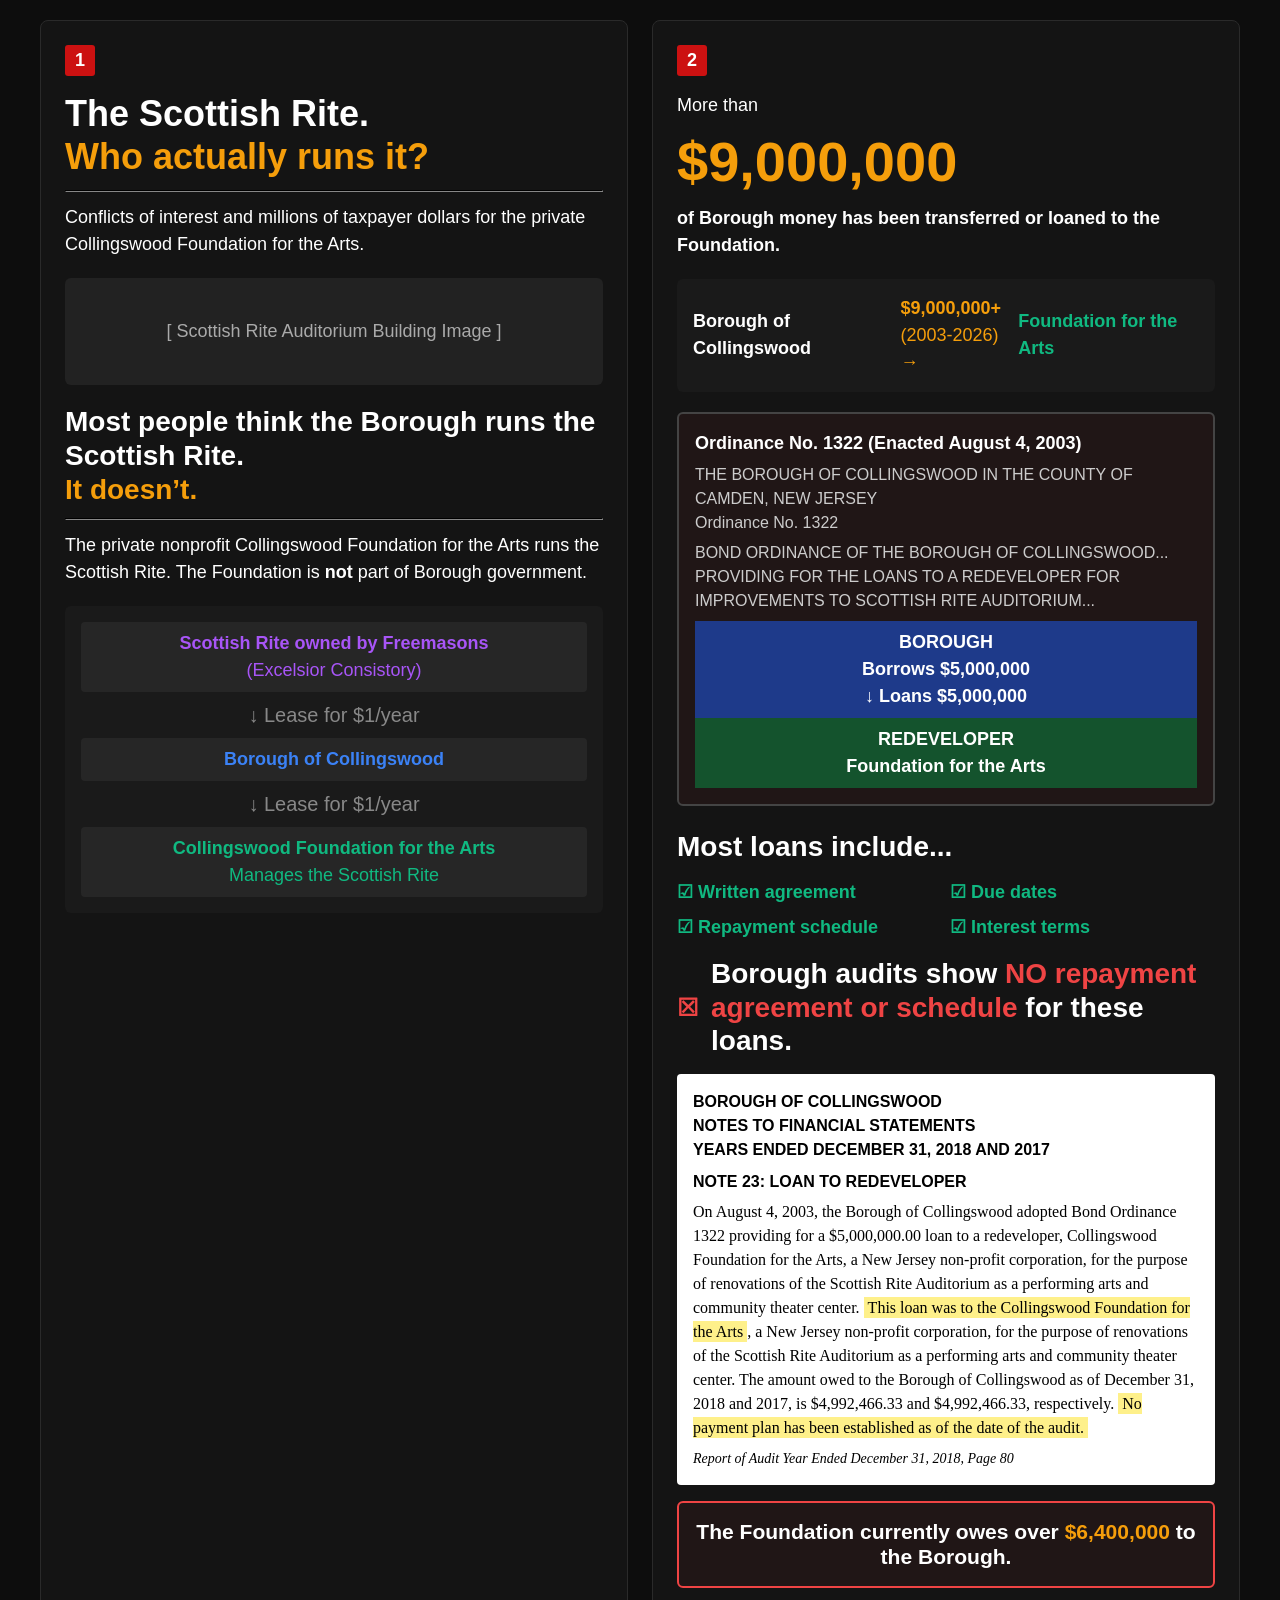
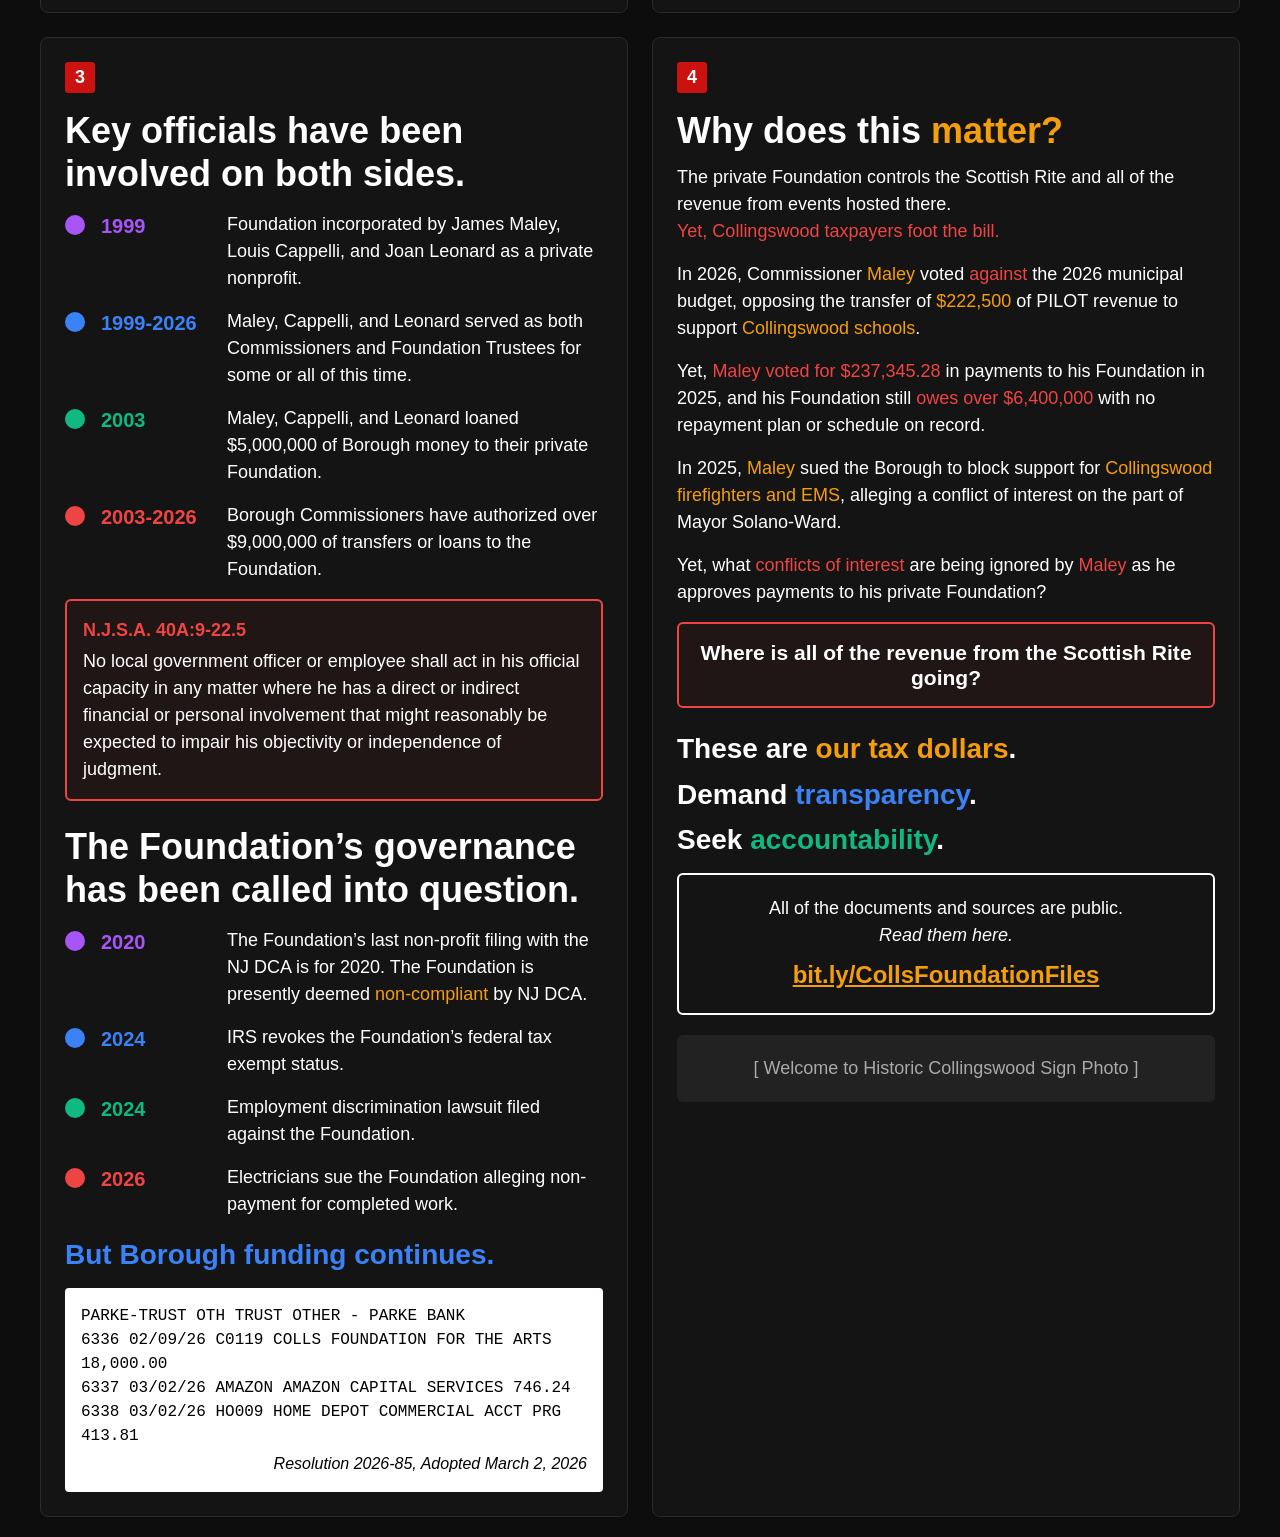
==== index.html @ 7a0a4e3b "Add index.html via upload" ====
<!DOCTYPE html>
<html lang="en">
<head>
    <meta charset="UTF-8">
    <meta name="viewport" content="width=device-width, initial-scale=1.0">
    <title>Collingswood Foundation for the Arts Information</title>
    <style>
        /* Base Reset & Styling */
        * {
            box-sizing: border-box;
            margin: 0;
            padding: 0;
        }

        body {
            background-color: #0d0d0d;
            color: #ffffff;
            font-family: -apple-system, BlinkMacSystemFont, "Segoe UI", Roboto, Helvetica, Arial, sans-serif;
            font-size: 18px; /* Ensures text stays larger than 16px constraint */
            line-height: 1.5;
            padding: 20px;
        }

        .container {
            max-width: 1200px;
            margin: 0 auto;
            display: grid;
            grid-template-columns: 1fr;
            gap: 24px;
        }

        @media (min-width: 900px) {
            .container {
                grid-template-columns: 1fr 1fr;
            }
        }

        /* Card / Section Modules */
        .card {
            background-color: #141414;
            border: 1px solid #2a2a2a;
            border-radius: 8px;
            padding: 24px;
            position: relative;
        }

        .slide-tag {
            display: inline-block;
            background-color: #cc1111;
            color: #ffffff;
            font-weight: bold;
            font-size: 18px;
            padding: 2px 10px;
            border-radius: 3px;
            margin-bottom: 16px;
        }

        /* Typography & Colors */
        h1, h2, h3 {
            line-height: 1.2;
            margin-bottom: 12px;
        }

        h1 {
            font-size: 36px;
        }

        h2 {
            font-size: 28px;
        }

        .text-orange { color: #f59e0b; }
        .text-red { color: #ef4444; }
        .text-blue { color: #3b82f6; }
        .text-green { color: #10b981; }
        .text-purple { color: #a855f7; }

        .stat-large {
            font-size: 56px;
            font-weight: 800;
            color: #f59e0b;
            line-height: 1.1;
            margin: 12px 0;
        }

        /* Lists & Outlines */
        ul {
            list-style: none;
            padding: 0;
        }

        li {
            margin-bottom: 12px;
            position: relative;
        }

        .bordered-box {
            border: 2px solid #ef4444;
            padding: 16px;
            border-radius: 6px;
            margin-top: 16px;
            background-color: rgba(239, 68, 68, 0.05);
        }

        .bordered-box-white {
            border: 2px solid #ffffff;
            padding: 20px;
            border-radius: 6px;
            margin-top: 16px;
            text-align: center;
        }

        /* Diagram Mockups */
        .flow-diagram {
            display: flex;
            flex-direction: column;
            align-items: center;
            gap: 8px;
            margin: 20px 0;
            background-color: #1a1a1a;
            padding: 16px;
            border-radius: 6px;
        }

        .flow-step {
            width: 100%;
            text-align: center;
            padding: 8px;
            background-color: #262626;
            border-radius: 4px;
            font-size: 18px;
        }

        .flow-arrow {
            color: #888888;
            font-size: 20px;
        }

        /* Timeline Items */
        .timeline {
            display: flex;
            flex-direction: column;
            gap: 16px;
            margin-top: 16px;
        }

        .timeline-item {
            display: flex;
            gap: 16px;
            align-items: flex-start;
        }

        .dot {
            height: 20px;
            width: 20px;
            border-radius: 50%;
            display: inline-block;
            flex-shrink: 0;
            margin-top: 4px;
        }

        .dot-purple { background-color: #a855f7; }
        .dot-blue { background-color: #3b82f6; }
        .dot-green { background-color: #10b981; }
        .dot-red { background-color: #ef4444; }

        .timeline-date {
            font-weight: bold;
            font-size: 20px;
            min-width: 110px;
        }

        /* Document / Audit Blocks */
        .doc-box {
            background-color: #ffffff;
            color: #000000;
            padding: 16px;
            border-radius: 4px;
            font-family: Georgia, serif;
            font-size: 16px;
            margin-top: 16px;
        }

        .doc-box strong {
            font-family: sans-serif;
        }

        .highlight-yellow {
            background-color: #fef08a;
            padding: 2px 4px;
        }

        /* Checklist */
        .checklist-grid {
            display: grid;
            grid-template-columns: 1fr 1fr;
            gap: 8px;
            margin: 16px 0;
        }

        .check-item {
            color: #10b981;
            font-weight: bold;
        }

        .cross-item {
            color: #ef4444;
            font-size: 24px;
            font-weight: bold;
        }

        a {
            color: #f59e0b;
            text-decoration: underline;
            word-break: break-all;
        }
    </style>
</head>
<body>

<div class="container">

    <!-- IMAGE 1 PANEL -->
    <div class="card">
        <span class="slide-tag">1</span>
        <h1>The Scottish Rite.<br><span class="text-orange">Who actually runs it?</span></h1>
        <hr style="border-color: #333; margin: 12px 0;">
        <p>Conflicts of interest and millions of taxpayer dollars for the private Collingswood Foundation for the Arts.</p>
        
        <div style="margin: 20px 0; background-color: #222; padding: 40px; text-align: center; border-radius: 6px; color: #aaa;">
            [ Scottish Rite Auditorium Building Image ]
        </div>

        <h2>Most people think the Borough runs the Scottish Rite.<br><span class="text-orange">It doesn’t.</span></h2>
        <hr style="border-color: #333; margin: 12px 0;">
        <p>The private nonprofit Collingswood Foundation for the Arts runs the Scottish Rite. The Foundation is <strong>not</strong> part of Borough government.</p>

        <div class="flow-diagram">
            <div class="flow-step text-purple"><strong>Scottish Rite owned by Freemasons</strong><br>(Excelsior Consistory)</div>
            <div class="flow-arrow">↓ Lease for $1/year</div>
            <div class="flow-step text-blue"><strong>Borough of Collingswood</strong></div>
            <div class="flow-arrow">↓ Lease for $1/year</div>
            <div class="flow-step text-green"><strong>Collingswood Foundation for the Arts</strong><br>Manages the Scottish Rite</div>
        </div>
    </div>

    <!-- IMAGE 2 PANEL -->
    <div class="card">
        <span class="slide-tag">2</span>
        <p>More than</p>
        <div class="stat-large">$9,000,000</div>
        <p><strong>of Borough money has been transferred or loaned to the Foundation.</strong></p>

        <div class="flow-diagram" style="flex-direction: row; justify-content: space-around;">
            <div><strong>Borough of Collingswood</strong></div>
            <div class="text-orange"><strong>$9,000,000+</strong><br>(2003-2026) →</div>
            <div class="text-green"><strong>Foundation for the Arts</strong></div>
        </div>

        <div class="bordered-box" style="border-color: #444;">
            <p><strong>Ordinance No. 1322 (Enacted August 4, 2003)</strong></p>
            <p style="font-size: 16px; color: #ccc; margin-top: 6px;">THE BOROUGH OF COLLINGSWOOD IN THE COUNTY OF CAMDEN, NEW JERSEY<br>Ordinance No. 1322</p>
            <p style="font-size: 16px; color: #ccc; margin-top: 6px;">BOND ORDINANCE OF THE BOROUGH OF COLLINGSWOOD... PROVIDING FOR THE LOANS TO A REDEVELOPER FOR IMPROVEMENTS TO SCOTTISH RITE AUDITORIUM...</p>
            <div style="background-color: #1e3a8a; padding: 8px; text-align: center; margin-top: 8px; font-weight: bold;">BOROUGH<br>Borrows $5,000,000<br>↓ Loans $5,000,000</div>
            <div style="background-color: #14532d; padding: 8px; text-align: center; font-weight: bold;">REDEVELOPER<br>Foundation for the Arts</div>
        </div>

        <h2 style="margin-top: 24px;">Most loans include...</h2>
        <div class="checklist-grid">
            <div class="check-item">☑ Written agreement</div>
            <div class="check-item">☑ Due dates</div>
            <div class="check-item">☑ Repayment schedule</div>
            <div class="check-item">☑ Interest terms</div>
        </div>

        <div style="display: flex; gap: 12px; align-items: center; margin-top: 16px;">
            <span class="cross-item">☒</span>
            <h2 style="margin: 0;">Borough audits show <span class="text-red">NO repayment agreement or schedule</span> for these loans.</h2>
        </div>

        <div class="doc-box">
            <strong>BOROUGH OF COLLINGSWOOD<br>NOTES TO FINANCIAL STATEMENTS<br>YEARS ENDED DECEMBER 31, 2018 AND 2017</strong>
            <p style="margin-top: 8px;"><strong>NOTE 23: LOAN TO REDEVELOPER</strong></p>
            <p style="margin-top: 6px;">On August 4, 2003, the Borough of Collingswood adopted Bond Ordinance 1322 providing for a $5,000,000.00 loan to a redeveloper, Collingswood Foundation for the Arts, a New Jersey non-profit corporation, for the purpose of renovations of the Scottish Rite Auditorium as a performing arts and community theater center. <span class="highlight-yellow">This loan was to the Collingswood Foundation for the Arts</span>, a New Jersey non-profit corporation, for the purpose of renovations of the Scottish Rite Auditorium as a performing arts and community theater center. The amount owed to the Borough of Collingswood as of December 31, 2018 and 2017, is $4,992,466.33 and $4,992,466.33, respectively. <span class="highlight-yellow">No payment plan has been established as of the date of the audit.</span></p>
            <p style="margin-top: 8px; font-style: italic; font-size: 14px;">Report of Audit Year Ended December 31, 2018, Page 80</p>
        </div>

        <div class="bordered-box">
            <h3 style="text-align: center; margin: 0;">The Foundation currently owes over <span class="text-orange">$6,400,000</span> to the Borough.</h3>
        </div>
    </div>

    <!-- IMAGE 3 PANEL -->
    <div class="card">
        <span class="slide-tag">3</span>
        <h1>Key officials have been involved on both sides.</h1>

        <div class="timeline">
            <div class="timeline-item">
                <span class="dot dot-purple"></span>
                <span class="timeline-date text-purple">1999</span>
                <div>Foundation incorporated by James Maley, Louis Cappelli, and Joan Leonard as a private nonprofit.</div>
            </div>
            <div class="timeline-item">
                <span class="dot dot-blue"></span>
                <span class="timeline-date text-blue">1999-2026</span>
                <div>Maley, Cappelli, and Leonard served as both Commissioners and Foundation Trustees for some or all of this time.</div>
            </div>
            <div class="timeline-item">
                <span class="dot dot-green"></span>
                <span class="timeline-date text-green">2003</span>
                <div>Maley, Cappelli, and Leonard loaned $5,000,000 of Borough money to their private Foundation.</div>
            </div>
            <div class="timeline-item">
                <span class="dot dot-red"></span>
                <span class="timeline-date text-red">2003-2026</span>
                <div>Borough Commissioners have authorized over $9,000,000 of transfers or loans to the Foundation.</div>
            </div>
        </div>

        <div class="bordered-box">
            <p class="text-red" style="font-weight: bold;">N.J.S.A. 40A:9-22.5</p>
            <p style="margin-top: 4px;">No local government officer or employee shall act in his official capacity in any matter where he has a direct or indirect financial or personal involvement that might reasonably be expected to impair his objectivity or independence of judgment.</p>
        </div>

        <h1 style="margin-top: 24px;">The Foundation’s governance has been called into question.</h1>

        <div class="timeline">
            <div class="timeline-item">
                <span class="dot dot-purple"></span>
                <span class="timeline-date text-purple">2020</span>
                <div>The Foundation’s last non-profit filing with the NJ DCA is for 2020. The Foundation is presently deemed <span class="text-orange">non-compliant</span> by NJ DCA.</div>
            </div>
            <div class="timeline-item">
                <span class="dot dot-blue"></span>
                <span class="timeline-date text-blue">2024</span>
                <div>IRS revokes the Foundation’s federal tax exempt status.</div>
            </div>
            <div class="timeline-item">
                <span class="dot dot-green"></span>
                <span class="timeline-date text-green">2024</span>
                <div>Employment discrimination lawsuit filed against the Foundation.</div>
            </div>
            <div class="timeline-item">
                <span class="dot dot-red"></span>
                <span class="timeline-date text-red">2026</span>
                <div>Electricians sue the Foundation alleging non-payment for completed work.</div>
            </div>
        </div>

        <h2 class="text-blue" style="margin-top: 20px;">But Borough funding continues.</h2>

        <div class="doc-box" style="font-family: monospace; font-size: 16px;">
            PARKE-TRUST OTH TRUST OTHER - PARKE BANK<br>
            6336 02/09/26 C0119 COLLS FOUNDATION FOR THE ARTS 18,000.00<br>
            6337 03/02/26 AMAZON AMAZON CAPITAL SERVICES 746.24<br>
            6338 03/02/26 HO009 HOME DEPOT COMMERCIAL ACCT PRG 413.81<br>
            <div style="text-align: right; font-style: italic; font-family: sans-serif; margin-top: 4px;">Resolution 2026-85, Adopted March 2, 2026</div>
        </div>
    </div>

    <!-- IMAGE 4 PANEL -->
    <div class="card">
        <span class="slide-tag">4</span>
        <h1>Why does this <span class="text-orange">matter?</span></h1>
        
        <p>The private Foundation controls the Scottish Rite and all of the revenue from events hosted there.<br><span class="text-red">Yet, Collingswood taxpayers foot the bill.</span></p>

        <p style="margin-top: 16px;">In 2026, Commissioner <span class="text-orange">Maley</span> voted <span class="text-red">against</span> the 2026 municipal budget, opposing the transfer of <span class="text-orange">$222,500</span> of PILOT revenue to support <span class="text-orange">Collingswood schools</span>.</p>

        <p style="margin-top: 16px;">Yet, <span class="text-red">Maley voted for $237,345.28</span> in payments to his Foundation in 2025, and his Foundation still <span class="text-red">owes over $6,400,000</span> with no repayment plan or schedule on record.</p>

        <p style="margin-top: 16px;">In 2025, <span class="text-orange">Maley</span> sued the Borough to block support for <span class="text-orange">Collingswood firefighters and EMS</span>, alleging a conflict of interest on the part of Mayor Solano-Ward.</p>

        <p style="margin-top: 16px;">Yet, what <span class="text-red">conflicts of interest</span> are being ignored by <span class="text-red">Maley</span> as he approves payments to his private Foundation?</p>

        <div class="bordered-box">
            <h3 style="text-align: center; margin: 0;">Where is all of the revenue from the Scottish Rite going?</h3>
        </div>

        <h2 style="margin-top: 24px;">These are <span class="text-orange">our tax dollars</span>.</h2>
        <h2>Demand <span class="text-blue">transparency</span>.</h2>
        <h2>Seek <span class="text-green">accountability</span>.</h2>

        <div class="bordered-box-white">
            <p>All of the documents and sources are public.<br><em>Read them here.</em></p>
            <p style="margin-top: 8px; font-size: 24px; font-weight: bold;">
                <a href="https://bit.ly/CollsFoundationFiles" target="_blank" rel="noopener">bit.ly/CollsFoundationFiles</a>
            </p>
        </div>

        <div style="margin-top: 20px; text-align: center; background-color: #222; padding: 20px; border-radius: 6px; color: #aaa;">
            [ Welcome to Historic Collingswood Sign Photo ]
        </div>
    </div>

</div>

<script>
    // Vanilla JS to confirm interactive ready state without dependencies
    document.addEventListener('DOMContentLoaded', () => {
        console.log("Collingswood Foundation document initialized successfully.");
    });
</script>
</body>
</html>
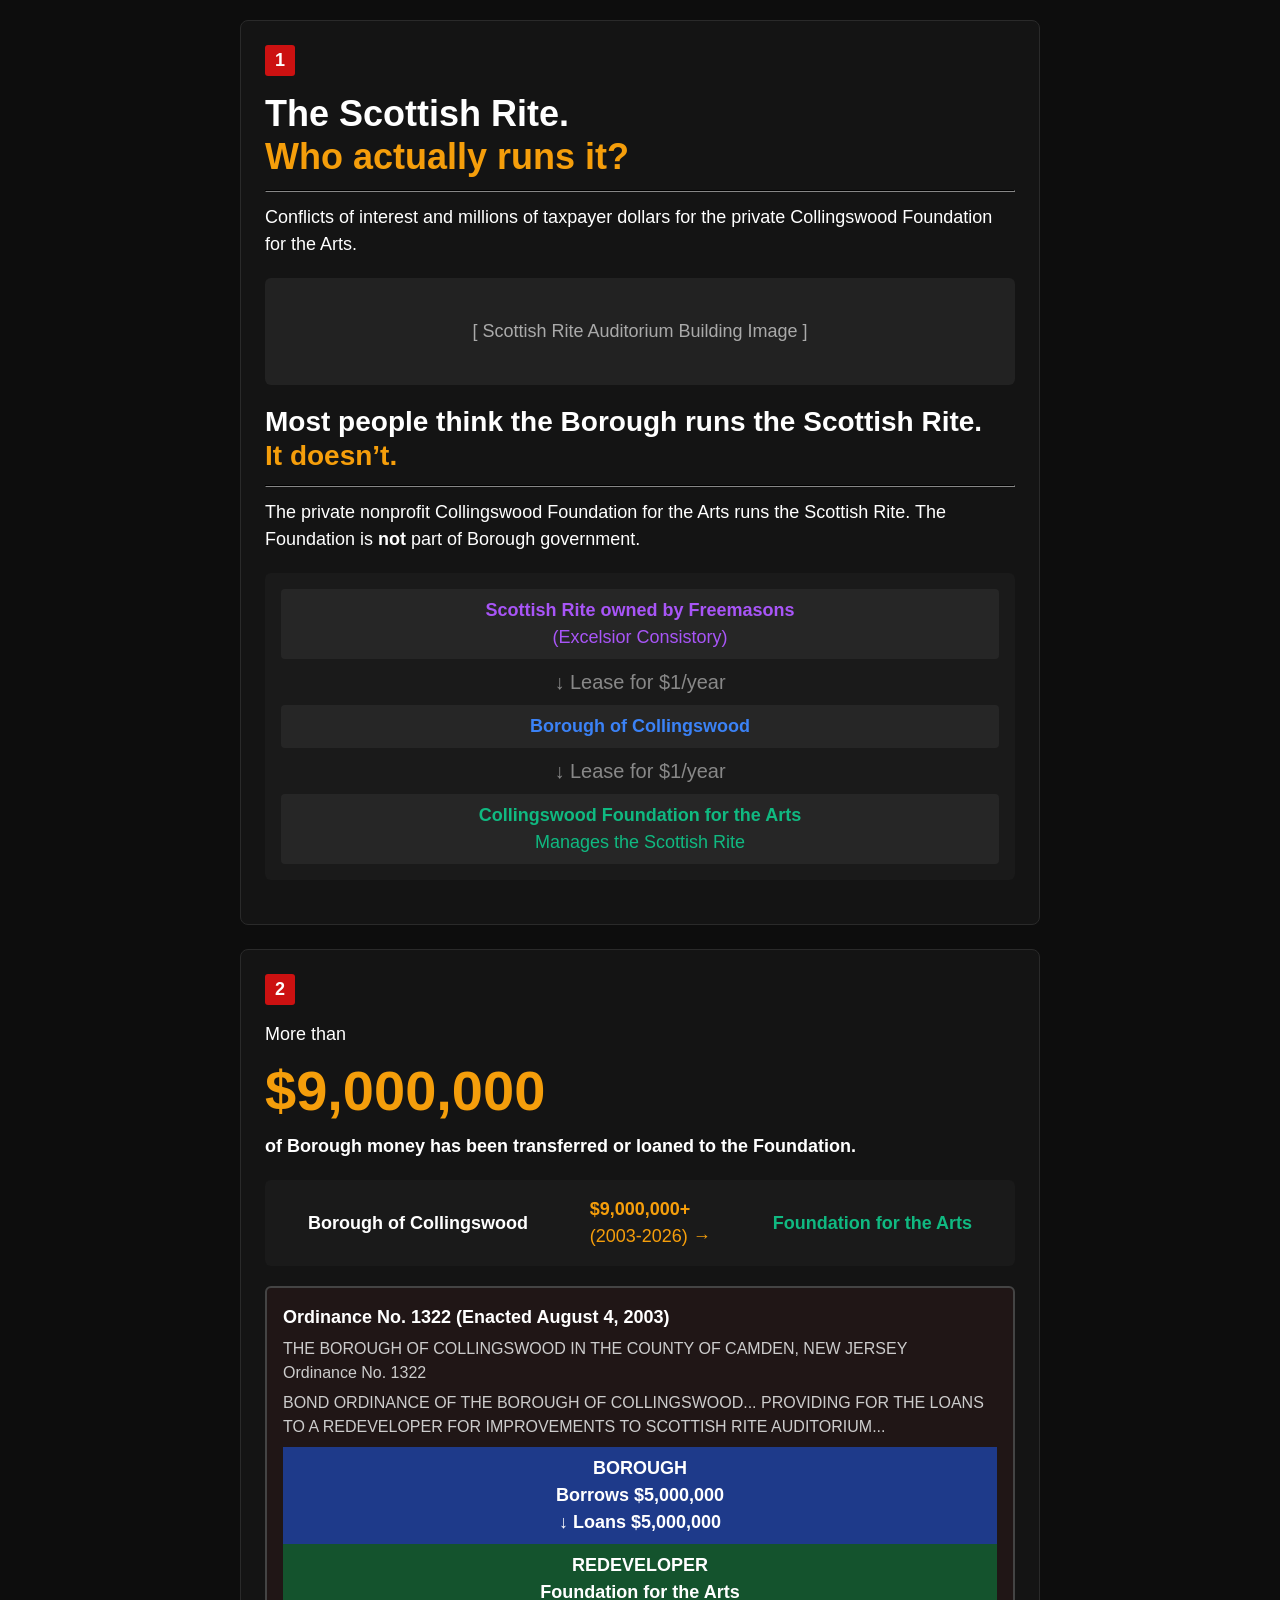
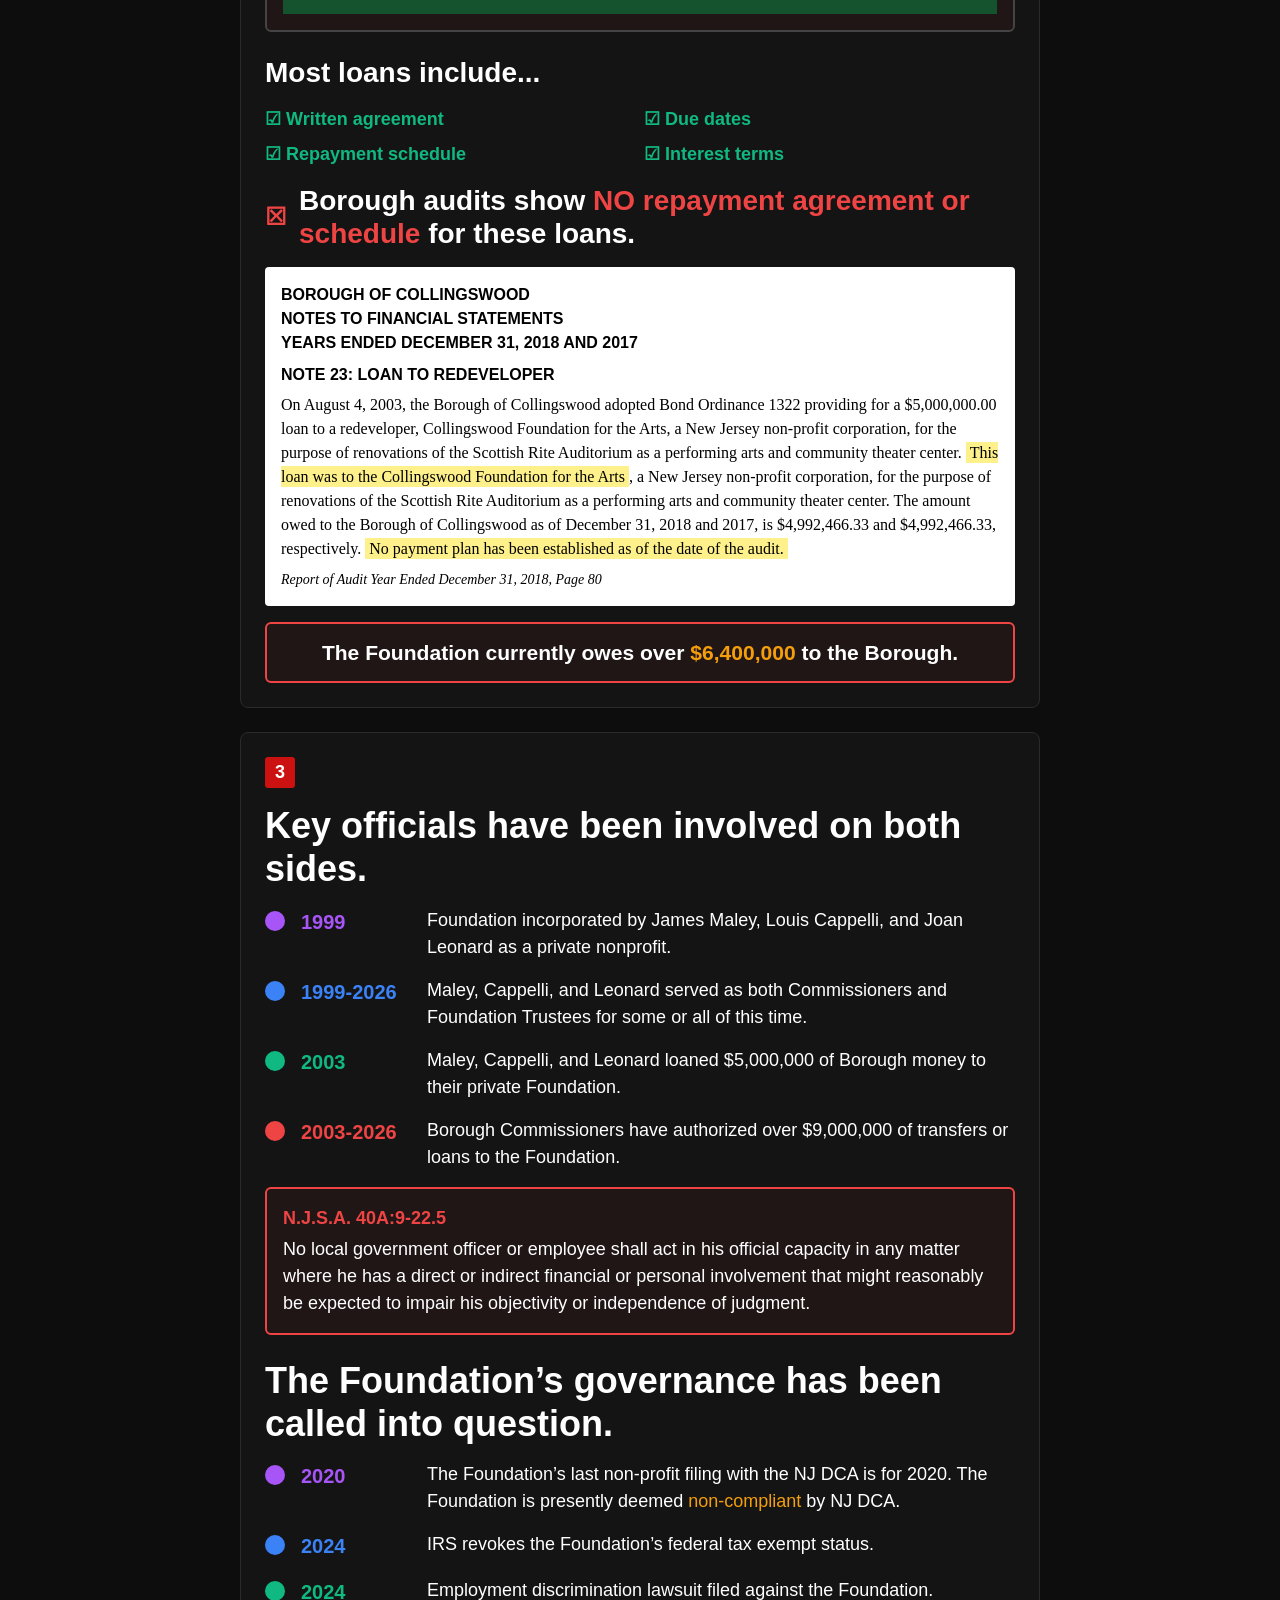
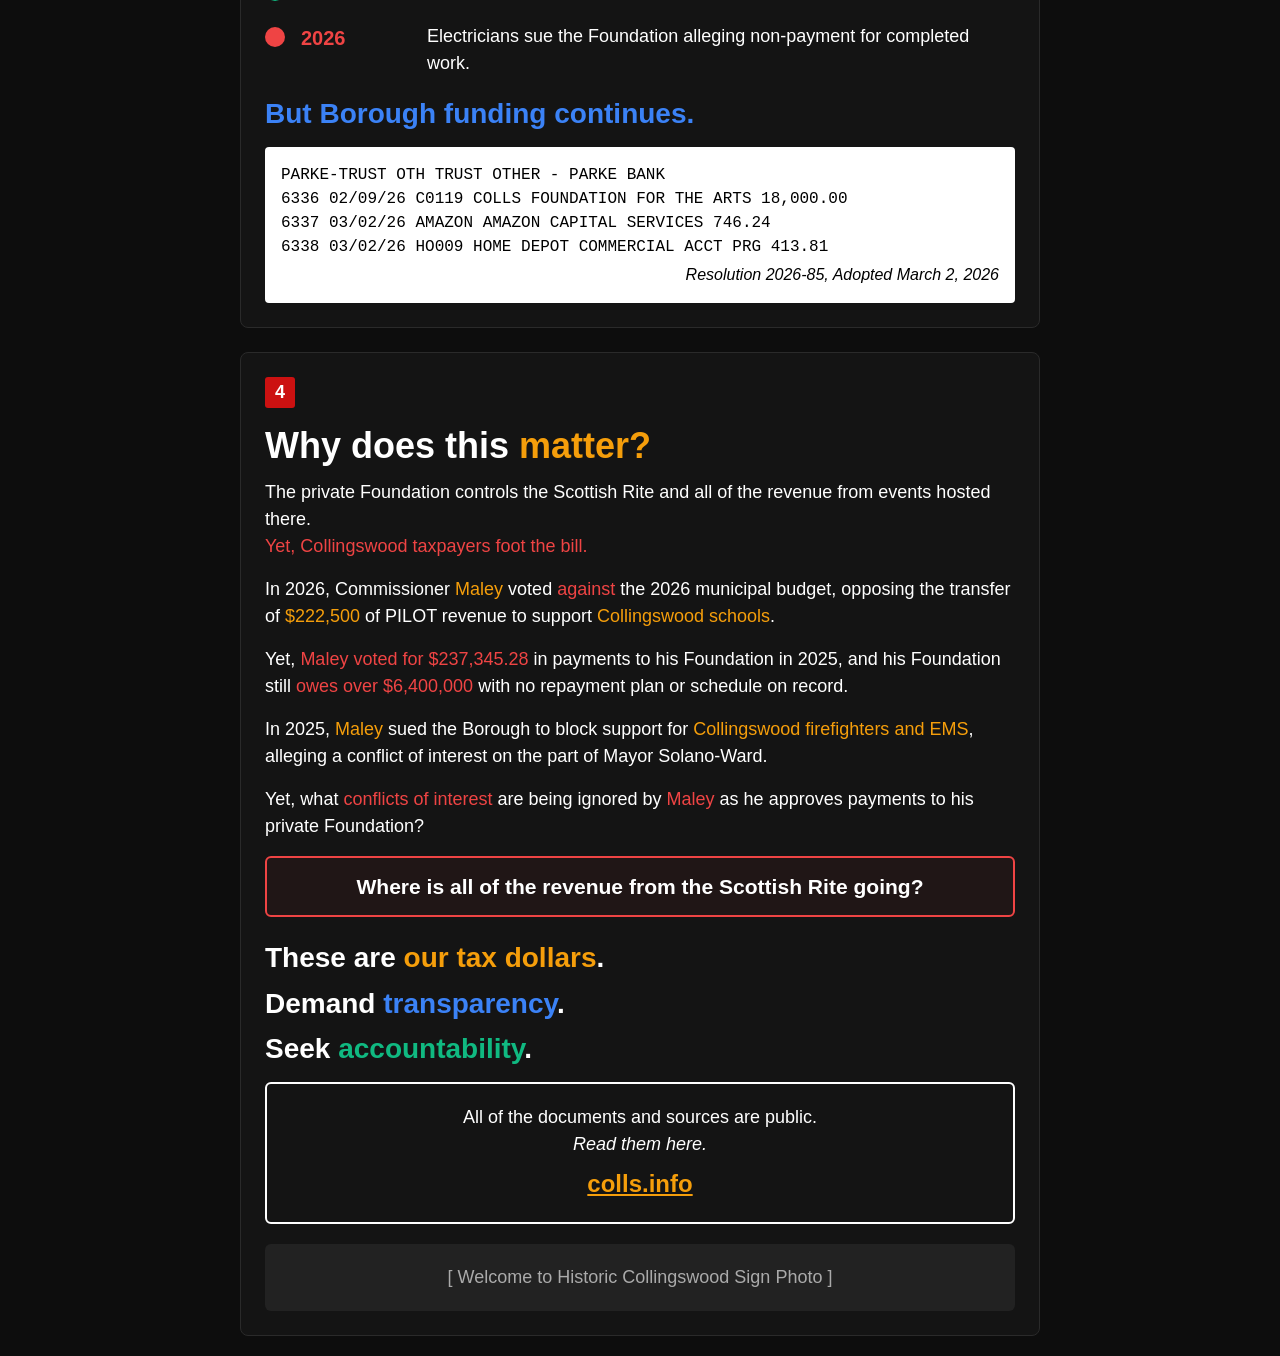
==== commit 7159fb01: "Update index.html Update to single column, new url" ====
--- a/index.html
+++ b/index.html
@@ -5,7 +5,7 @@
     <meta name="viewport" content="width=device-width, initial-scale=1.0">
     <title>Collingswood Foundation for the Arts Information</title>
     <style>
-        /* Base Reset & Styling */
+        /* Base Reset & Single Column Layout */
         * {
             box-sizing: border-box;
             margin: 0;
@@ -22,17 +22,11 @@
         }
 
         .container {
-            max-width: 1200px;
+            max-width: 800px; /* Constrained width for clean single-column reading */
             margin: 0 auto;
-            display: grid;
-            grid-template-columns: 1fr;
+            display: flex;
+            flex-direction: column;
             gap: 24px;
-        }
-
-        @media (min-width: 900px) {
-            .container {
-                grid-template-columns: 1fr 1fr;
-            }
         }
 
         /* Card / Section Modules */
@@ -193,9 +187,15 @@
         /* Checklist */
         .checklist-grid {
             display: grid;
-            grid-template-columns: 1fr 1fr;
+            grid-template-columns: 1fr;
             gap: 8px;
             margin: 16px 0;
+        }
+
+        @media (min-width: 500px) {
+            .checklist-grid {
+                grid-template-columns: 1fr 1fr;
+            }
         }
 
         .check-item {
@@ -385,7 +385,7 @@
         <div class="bordered-box-white">
             <p>All of the documents and sources are public.<br><em>Read them here.</em></p>
             <p style="margin-top: 8px; font-size: 24px; font-weight: bold;">
-                <a href="https://bit.ly/CollsFoundationFiles" target="_blank" rel="noopener">bit.ly/CollsFoundationFiles</a>
+                <a href="https://colls.info" target="_blank" rel="noopener">colls.info</a>
             </p>
         </div>
 
@@ -397,10 +397,9 @@
 </div>
 
 <script>
-    // Vanilla JS to confirm interactive ready state without dependencies
     document.addEventListener('DOMContentLoaded', () => {
-        console.log("Collingswood Foundation document initialized successfully.");
+        console.log("Collingswood Foundation document initialized with updated colls.info URL.");
     });
 </script>
 </body>
-</html>+</html>
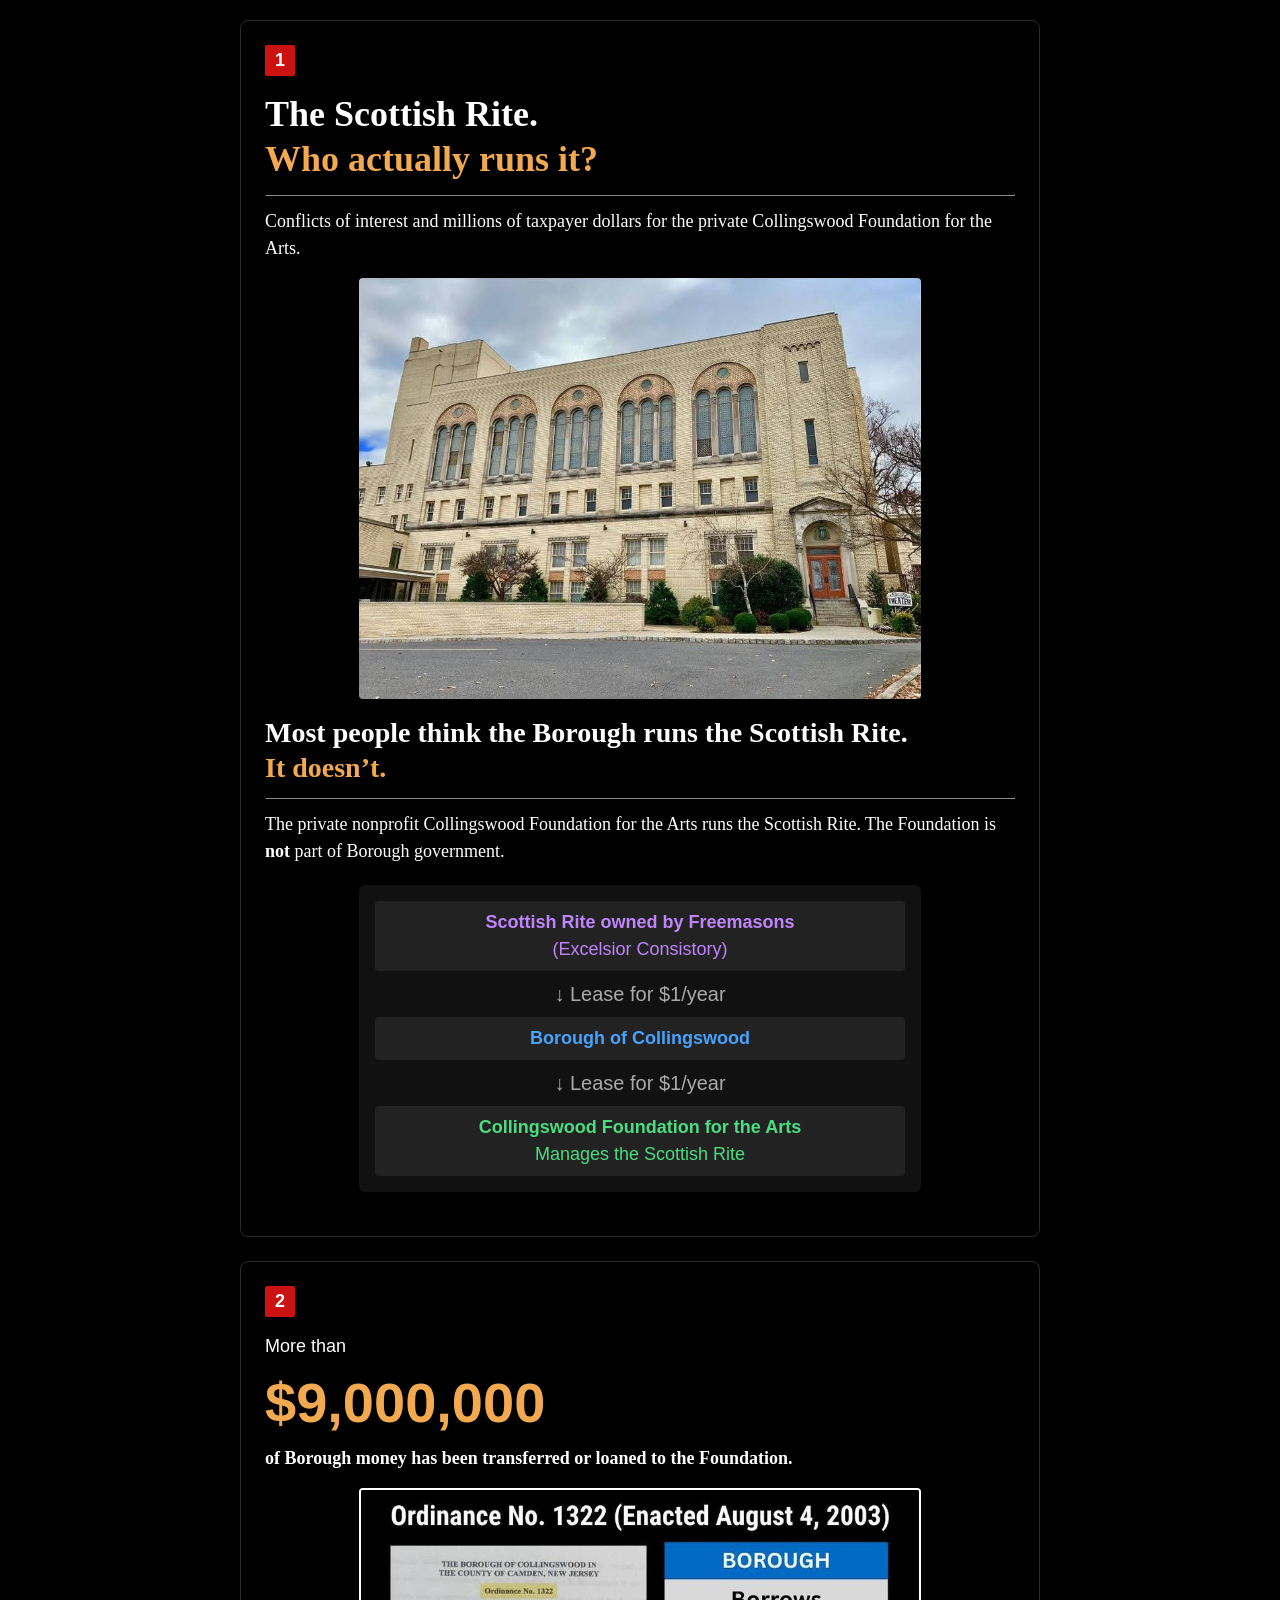
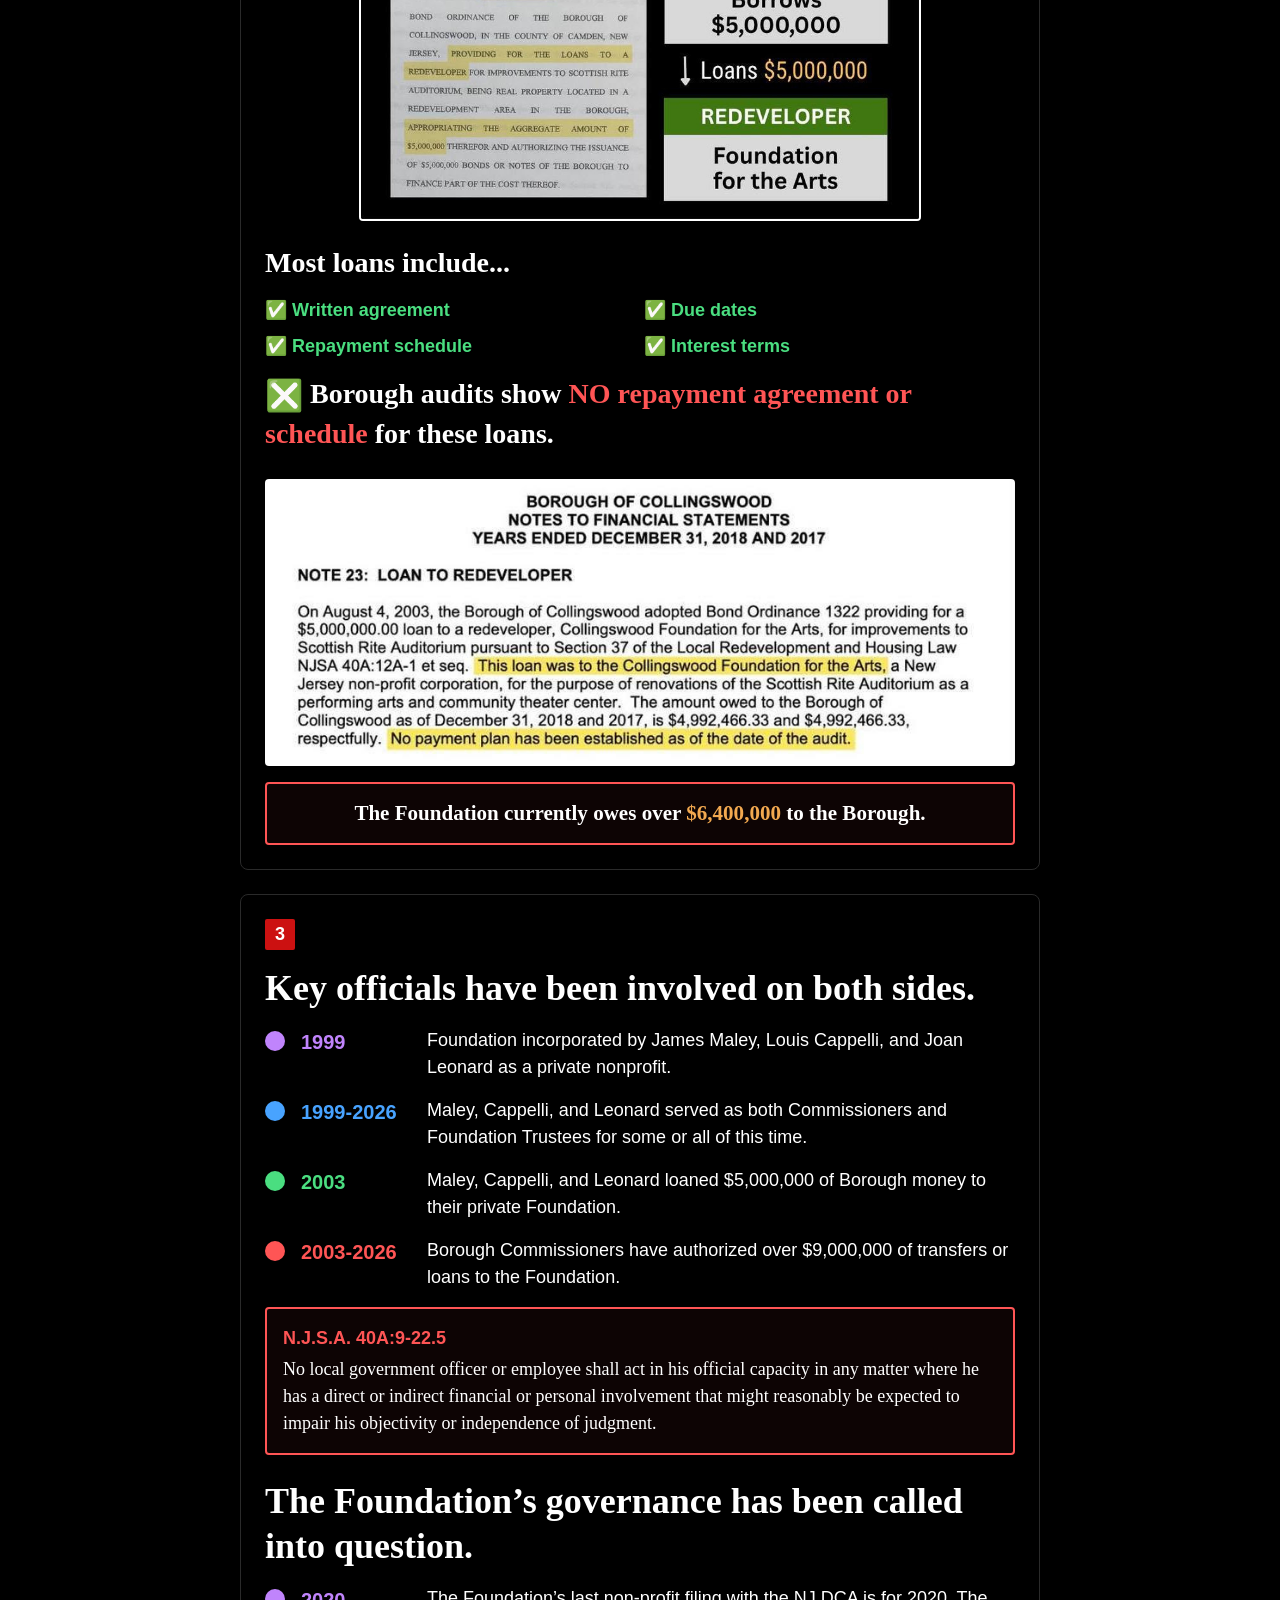
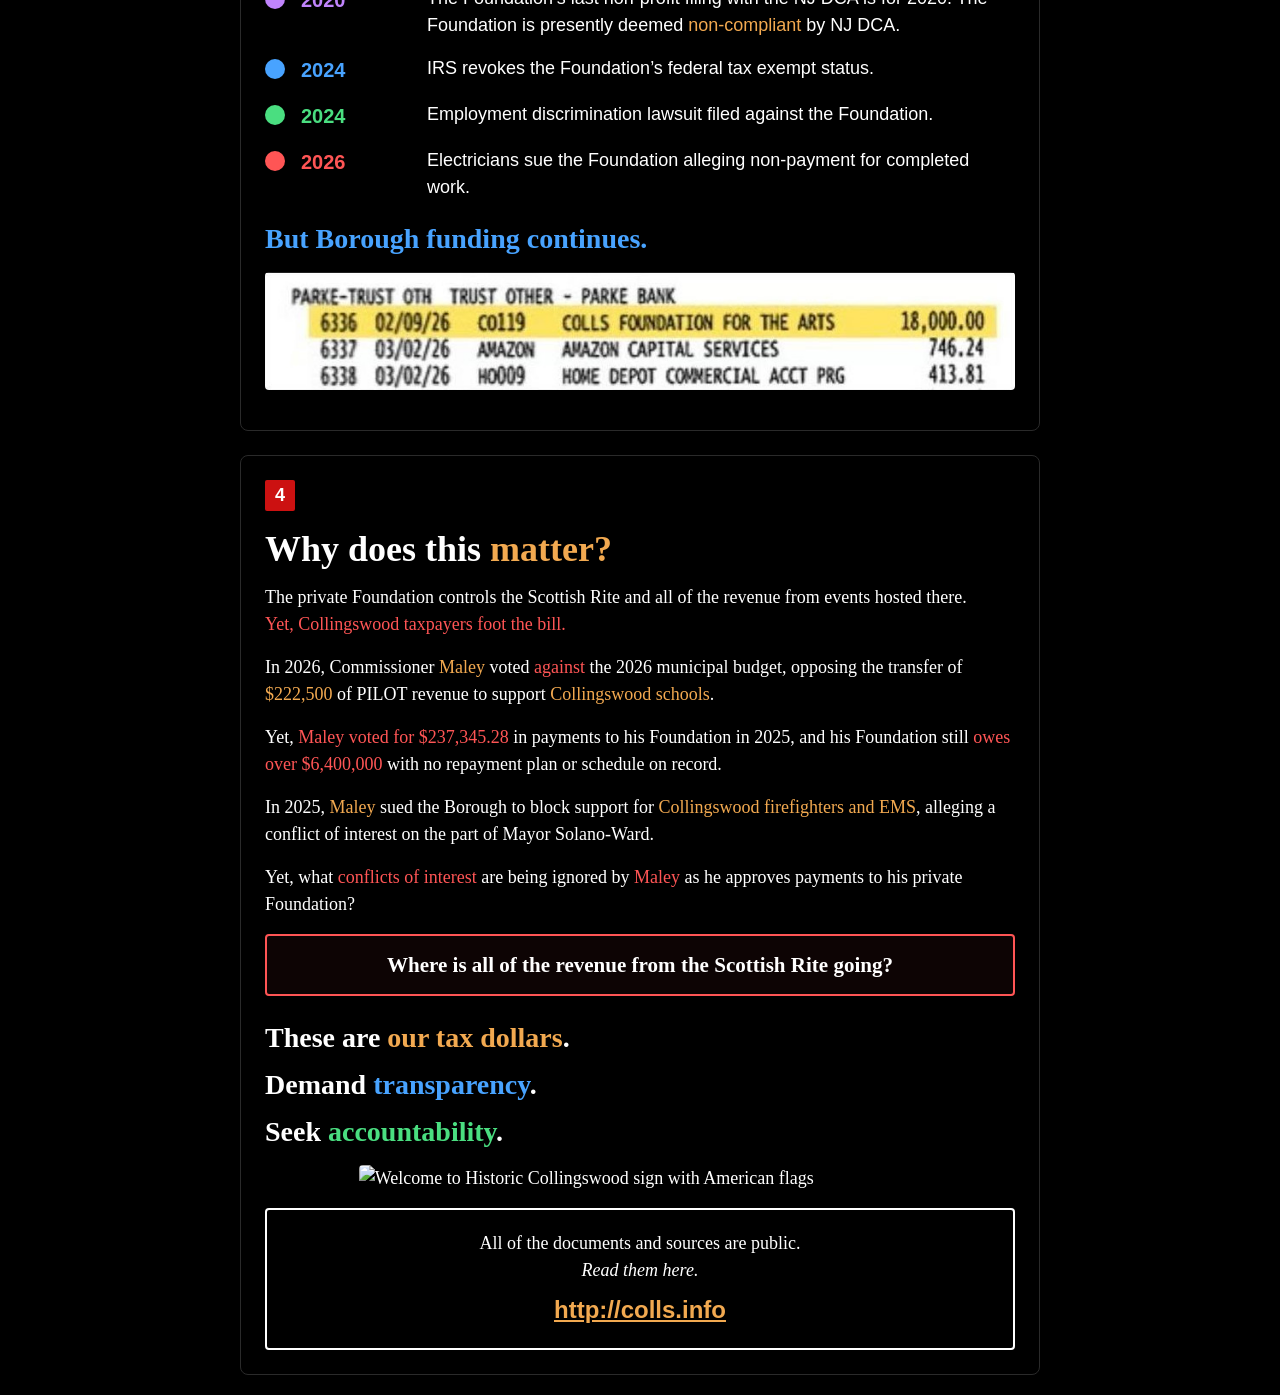
==== commit 33440d95: "Update index.html Updates + minification" ====
--- a/index.html
+++ b/index.html
@@ -1,405 +1,18 @@
 <!DOCTYPE html>
-<html lang="en">
-<head>
-    <meta charset="UTF-8">
-    <meta name="viewport" content="width=device-width, initial-scale=1.0">
-    <title>Collingswood Foundation for the Arts Information</title>
-    <style>
-        /* Base Reset & Single Column Layout */
-        * {
-            box-sizing: border-box;
-            margin: 0;
-            padding: 0;
-        }
-
-        body {
-            background-color: #0d0d0d;
-            color: #ffffff;
-            font-family: -apple-system, BlinkMacSystemFont, "Segoe UI", Roboto, Helvetica, Arial, sans-serif;
-            font-size: 18px; /* Ensures text stays larger than 16px constraint */
-            line-height: 1.5;
-            padding: 20px;
-        }
-
-        .container {
-            max-width: 800px; /* Constrained width for clean single-column reading */
-            margin: 0 auto;
-            display: flex;
-            flex-direction: column;
-            gap: 24px;
-        }
-
-        /* Card / Section Modules */
-        .card {
-            background-color: #141414;
-            border: 1px solid #2a2a2a;
-            border-radius: 8px;
-            padding: 24px;
-            position: relative;
-        }
-
-        .slide-tag {
-            display: inline-block;
-            background-color: #cc1111;
-            color: #ffffff;
-            font-weight: bold;
-            font-size: 18px;
-            padding: 2px 10px;
-            border-radius: 3px;
-            margin-bottom: 16px;
-        }
-
-        /* Typography & Colors */
-        h1, h2, h3 {
-            line-height: 1.2;
-            margin-bottom: 12px;
-        }
-
-        h1 {
-            font-size: 36px;
-        }
-
-        h2 {
-            font-size: 28px;
-        }
-
-        .text-orange { color: #f59e0b; }
-        .text-red { color: #ef4444; }
-        .text-blue { color: #3b82f6; }
-        .text-green { color: #10b981; }
-        .text-purple { color: #a855f7; }
-
-        .stat-large {
-            font-size: 56px;
-            font-weight: 800;
-            color: #f59e0b;
-            line-height: 1.1;
-            margin: 12px 0;
-        }
-
-        /* Lists & Outlines */
-        ul {
-            list-style: none;
-            padding: 0;
-        }
-
-        li {
-            margin-bottom: 12px;
-            position: relative;
-        }
-
-        .bordered-box {
-            border: 2px solid #ef4444;
-            padding: 16px;
-            border-radius: 6px;
-            margin-top: 16px;
-            background-color: rgba(239, 68, 68, 0.05);
-        }
-
-        .bordered-box-white {
-            border: 2px solid #ffffff;
-            padding: 20px;
-            border-radius: 6px;
-            margin-top: 16px;
-            text-align: center;
-        }
-
-        /* Diagram Mockups */
-        .flow-diagram {
-            display: flex;
-            flex-direction: column;
-            align-items: center;
-            gap: 8px;
-            margin: 20px 0;
-            background-color: #1a1a1a;
-            padding: 16px;
-            border-radius: 6px;
-        }
-
-        .flow-step {
-            width: 100%;
-            text-align: center;
-            padding: 8px;
-            background-color: #262626;
-            border-radius: 4px;
-            font-size: 18px;
-        }
-
-        .flow-arrow {
-            color: #888888;
-            font-size: 20px;
-        }
-
-        /* Timeline Items */
-        .timeline {
-            display: flex;
-            flex-direction: column;
-            gap: 16px;
-            margin-top: 16px;
-        }
-
-        .timeline-item {
-            display: flex;
-            gap: 16px;
-            align-items: flex-start;
-        }
-
-        .dot {
-            height: 20px;
-            width: 20px;
-            border-radius: 50%;
-            display: inline-block;
-            flex-shrink: 0;
-            margin-top: 4px;
-        }
-
-        .dot-purple { background-color: #a855f7; }
-        .dot-blue { background-color: #3b82f6; }
-        .dot-green { background-color: #10b981; }
-        .dot-red { background-color: #ef4444; }
-
-        .timeline-date {
-            font-weight: bold;
-            font-size: 20px;
-            min-width: 110px;
-        }
-
-        /* Document / Audit Blocks */
-        .doc-box {
-            background-color: #ffffff;
-            color: #000000;
-            padding: 16px;
-            border-radius: 4px;
-            font-family: Georgia, serif;
-            font-size: 16px;
-            margin-top: 16px;
-        }
-
-        .doc-box strong {
-            font-family: sans-serif;
-        }
-
-        .highlight-yellow {
-            background-color: #fef08a;
-            padding: 2px 4px;
-        }
-
-        /* Checklist */
-        .checklist-grid {
-            display: grid;
-            grid-template-columns: 1fr;
-            gap: 8px;
-            margin: 16px 0;
-        }
-
-        @media (min-width: 500px) {
-            .checklist-grid {
-                grid-template-columns: 1fr 1fr;
-            }
-        }
-
-        .check-item {
-            color: #10b981;
-            font-weight: bold;
-        }
-
-        .cross-item {
-            color: #ef4444;
-            font-size: 24px;
-            font-weight: bold;
-        }
-
-        a {
-            color: #f59e0b;
-            text-decoration: underline;
-            word-break: break-all;
-        }
-    </style>
-</head>
-<body>
-
-<div class="container">
-
-    <!-- IMAGE 1 PANEL -->
-    <div class="card">
-        <span class="slide-tag">1</span>
-        <h1>The Scottish Rite.<br><span class="text-orange">Who actually runs it?</span></h1>
-        <hr style="border-color: #333; margin: 12px 0;">
-        <p>Conflicts of interest and millions of taxpayer dollars for the private Collingswood Foundation for the Arts.</p>
-        
-        <div style="margin: 20px 0; background-color: #222; padding: 40px; text-align: center; border-radius: 6px; color: #aaa;">
-            [ Scottish Rite Auditorium Building Image ]
-        </div>
-
-        <h2>Most people think the Borough runs the Scottish Rite.<br><span class="text-orange">It doesn’t.</span></h2>
-        <hr style="border-color: #333; margin: 12px 0;">
-        <p>The private nonprofit Collingswood Foundation for the Arts runs the Scottish Rite. The Foundation is <strong>not</strong> part of Borough government.</p>
-
-        <div class="flow-diagram">
-            <div class="flow-step text-purple"><strong>Scottish Rite owned by Freemasons</strong><br>(Excelsior Consistory)</div>
-            <div class="flow-arrow">↓ Lease for $1/year</div>
-            <div class="flow-step text-blue"><strong>Borough of Collingswood</strong></div>
-            <div class="flow-arrow">↓ Lease for $1/year</div>
-            <div class="flow-step text-green"><strong>Collingswood Foundation for the Arts</strong><br>Manages the Scottish Rite</div>
-        </div>
-    </div>
-
-    <!-- IMAGE 2 PANEL -->
-    <div class="card">
-        <span class="slide-tag">2</span>
-        <p>More than</p>
-        <div class="stat-large">$9,000,000</div>
-        <p><strong>of Borough money has been transferred or loaned to the Foundation.</strong></p>
-
-        <div class="flow-diagram" style="flex-direction: row; justify-content: space-around;">
-            <div><strong>Borough of Collingswood</strong></div>
-            <div class="text-orange"><strong>$9,000,000+</strong><br>(2003-2026) →</div>
-            <div class="text-green"><strong>Foundation for the Arts</strong></div>
-        </div>
-
-        <div class="bordered-box" style="border-color: #444;">
-            <p><strong>Ordinance No. 1322 (Enacted August 4, 2003)</strong></p>
-            <p style="font-size: 16px; color: #ccc; margin-top: 6px;">THE BOROUGH OF COLLINGSWOOD IN THE COUNTY OF CAMDEN, NEW JERSEY<br>Ordinance No. 1322</p>
-            <p style="font-size: 16px; color: #ccc; margin-top: 6px;">BOND ORDINANCE OF THE BOROUGH OF COLLINGSWOOD... PROVIDING FOR THE LOANS TO A REDEVELOPER FOR IMPROVEMENTS TO SCOTTISH RITE AUDITORIUM...</p>
-            <div style="background-color: #1e3a8a; padding: 8px; text-align: center; margin-top: 8px; font-weight: bold;">BOROUGH<br>Borrows $5,000,000<br>↓ Loans $5,000,000</div>
-            <div style="background-color: #14532d; padding: 8px; text-align: center; font-weight: bold;">REDEVELOPER<br>Foundation for the Arts</div>
-        </div>
-
-        <h2 style="margin-top: 24px;">Most loans include...</h2>
-        <div class="checklist-grid">
-            <div class="check-item">☑ Written agreement</div>
-            <div class="check-item">☑ Due dates</div>
-            <div class="check-item">☑ Repayment schedule</div>
-            <div class="check-item">☑ Interest terms</div>
-        </div>
-
-        <div style="display: flex; gap: 12px; align-items: center; margin-top: 16px;">
-            <span class="cross-item">☒</span>
-            <h2 style="margin: 0;">Borough audits show <span class="text-red">NO repayment agreement or schedule</span> for these loans.</h2>
-        </div>
-
-        <div class="doc-box">
-            <strong>BOROUGH OF COLLINGSWOOD<br>NOTES TO FINANCIAL STATEMENTS<br>YEARS ENDED DECEMBER 31, 2018 AND 2017</strong>
-            <p style="margin-top: 8px;"><strong>NOTE 23: LOAN TO REDEVELOPER</strong></p>
-            <p style="margin-top: 6px;">On August 4, 2003, the Borough of Collingswood adopted Bond Ordinance 1322 providing for a $5,000,000.00 loan to a redeveloper, Collingswood Foundation for the Arts, a New Jersey non-profit corporation, for the purpose of renovations of the Scottish Rite Auditorium as a performing arts and community theater center. <span class="highlight-yellow">This loan was to the Collingswood Foundation for the Arts</span>, a New Jersey non-profit corporation, for the purpose of renovations of the Scottish Rite Auditorium as a performing arts and community theater center. The amount owed to the Borough of Collingswood as of December 31, 2018 and 2017, is $4,992,466.33 and $4,992,466.33, respectively. <span class="highlight-yellow">No payment plan has been established as of the date of the audit.</span></p>
-            <p style="margin-top: 8px; font-style: italic; font-size: 14px;">Report of Audit Year Ended December 31, 2018, Page 80</p>
-        </div>
-
-        <div class="bordered-box">
-            <h3 style="text-align: center; margin: 0;">The Foundation currently owes over <span class="text-orange">$6,400,000</span> to the Borough.</h3>
-        </div>
-    </div>
-
-    <!-- IMAGE 3 PANEL -->
-    <div class="card">
-        <span class="slide-tag">3</span>
-        <h1>Key officials have been involved on both sides.</h1>
-
-        <div class="timeline">
-            <div class="timeline-item">
-                <span class="dot dot-purple"></span>
-                <span class="timeline-date text-purple">1999</span>
-                <div>Foundation incorporated by James Maley, Louis Cappelli, and Joan Leonard as a private nonprofit.</div>
-            </div>
-            <div class="timeline-item">
-                <span class="dot dot-blue"></span>
-                <span class="timeline-date text-blue">1999-2026</span>
-                <div>Maley, Cappelli, and Leonard served as both Commissioners and Foundation Trustees for some or all of this time.</div>
-            </div>
-            <div class="timeline-item">
-                <span class="dot dot-green"></span>
-                <span class="timeline-date text-green">2003</span>
-                <div>Maley, Cappelli, and Leonard loaned $5,000,000 of Borough money to their private Foundation.</div>
-            </div>
-            <div class="timeline-item">
-                <span class="dot dot-red"></span>
-                <span class="timeline-date text-red">2003-2026</span>
-                <div>Borough Commissioners have authorized over $9,000,000 of transfers or loans to the Foundation.</div>
-            </div>
-        </div>
-
-        <div class="bordered-box">
-            <p class="text-red" style="font-weight: bold;">N.J.S.A. 40A:9-22.5</p>
-            <p style="margin-top: 4px;">No local government officer or employee shall act in his official capacity in any matter where he has a direct or indirect financial or personal involvement that might reasonably be expected to impair his objectivity or independence of judgment.</p>
-        </div>
-
-        <h1 style="margin-top: 24px;">The Foundation’s governance has been called into question.</h1>
-
-        <div class="timeline">
-            <div class="timeline-item">
-                <span class="dot dot-purple"></span>
-                <span class="timeline-date text-purple">2020</span>
-                <div>The Foundation’s last non-profit filing with the NJ DCA is for 2020. The Foundation is presently deemed <span class="text-orange">non-compliant</span> by NJ DCA.</div>
-            </div>
-            <div class="timeline-item">
-                <span class="dot dot-blue"></span>
-                <span class="timeline-date text-blue">2024</span>
-                <div>IRS revokes the Foundation’s federal tax exempt status.</div>
-            </div>
-            <div class="timeline-item">
-                <span class="dot dot-green"></span>
-                <span class="timeline-date text-green">2024</span>
-                <div>Employment discrimination lawsuit filed against the Foundation.</div>
-            </div>
-            <div class="timeline-item">
-                <span class="dot dot-red"></span>
-                <span class="timeline-date text-red">2026</span>
-                <div>Electricians sue the Foundation alleging non-payment for completed work.</div>
-            </div>
-        </div>
-
-        <h2 class="text-blue" style="margin-top: 20px;">But Borough funding continues.</h2>
-
-        <div class="doc-box" style="font-family: monospace; font-size: 16px;">
-            PARKE-TRUST OTH TRUST OTHER - PARKE BANK<br>
-            6336 02/09/26 C0119 COLLS FOUNDATION FOR THE ARTS 18,000.00<br>
-            6337 03/02/26 AMAZON AMAZON CAPITAL SERVICES 746.24<br>
-            6338 03/02/26 HO009 HOME DEPOT COMMERCIAL ACCT PRG 413.81<br>
-            <div style="text-align: right; font-style: italic; font-family: sans-serif; margin-top: 4px;">Resolution 2026-85, Adopted March 2, 2026</div>
-        </div>
-    </div>
-
-    <!-- IMAGE 4 PANEL -->
-    <div class="card">
-        <span class="slide-tag">4</span>
-        <h1>Why does this <span class="text-orange">matter?</span></h1>
-        
-        <p>The private Foundation controls the Scottish Rite and all of the revenue from events hosted there.<br><span class="text-red">Yet, Collingswood taxpayers foot the bill.</span></p>
-
-        <p style="margin-top: 16px;">In 2026, Commissioner <span class="text-orange">Maley</span> voted <span class="text-red">against</span> the 2026 municipal budget, opposing the transfer of <span class="text-orange">$222,500</span> of PILOT revenue to support <span class="text-orange">Collingswood schools</span>.</p>
-
-        <p style="margin-top: 16px;">Yet, <span class="text-red">Maley voted for $237,345.28</span> in payments to his Foundation in 2025, and his Foundation still <span class="text-red">owes over $6,400,000</span> with no repayment plan or schedule on record.</p>
-
-        <p style="margin-top: 16px;">In 2025, <span class="text-orange">Maley</span> sued the Borough to block support for <span class="text-orange">Collingswood firefighters and EMS</span>, alleging a conflict of interest on the part of Mayor Solano-Ward.</p>
-
-        <p style="margin-top: 16px;">Yet, what <span class="text-red">conflicts of interest</span> are being ignored by <span class="text-red">Maley</span> as he approves payments to his private Foundation?</p>
-
-        <div class="bordered-box">
-            <h3 style="text-align: center; margin: 0;">Where is all of the revenue from the Scottish Rite going?</h3>
-        </div>
-
-        <h2 style="margin-top: 24px;">These are <span class="text-orange">our tax dollars</span>.</h2>
-        <h2>Demand <span class="text-blue">transparency</span>.</h2>
-        <h2>Seek <span class="text-green">accountability</span>.</h2>
-
-        <div class="bordered-box-white">
-            <p>All of the documents and sources are public.<br><em>Read them here.</em></p>
-            <p style="margin-top: 8px; font-size: 24px; font-weight: bold;">
-                <a href="https://colls.info" target="_blank" rel="noopener">colls.info</a>
-            </p>
-        </div>
-
-        <div style="margin-top: 20px; text-align: center; background-color: #222; padding: 20px; border-radius: 6px; color: #aaa;">
-            [ Welcome to Historic Collingswood Sign Photo ]
-        </div>
-    </div>
-
-</div>
-
-<script>
-    document.addEventListener('DOMContentLoaded', () => {
-        console.log("Collingswood Foundation document initialized with updated colls.info URL.");
-    });
-</script>
-</body>
-</html>
+<html lang="en"><head><meta charset="UTF-8"><meta name="viewport" content="width=device-width, initial-scale=1.0"><title>Collingswood Foundation for the Arts Information</title><style>*{box-sizing:border-box;margin:0;padding:0}body{background-color:#000;color:#fff;font-family:Georgia,Cambria,"Times New Roman",Times,serif;font-size:18px;line-height:1.5;padding:20px}.container{max-width:800px;width:100%;margin:0 auto;display:flex;flex-direction:column;gap:24px}@media (max-width:768px){body{padding:12px}.container{max-width:100%}.card{padding:16px}.flow-diagram{width:100%!important}.img-constrained{width:100%!important}.mobile-img-link{display:block;cursor:pointer}}@media (min-width:769px){.mobile-img-link{pointer-events:none;cursor:default}}.card{background-color:#000;border:1px solid #2a2a2a;border-radius:8px;padding:24px;position:relative}.slide-tag{display:inline-block;background-color:#cc1111;color:#fff;font-family:-apple-system,BlinkMacSystemFont,"Segoe UI",Roboto,sans-serif;font-weight:700;font-size:18px;padding:2px 10px;border-radius:2px;margin-bottom:16px}h1,h2,h3{line-height:1.25;margin-bottom:12px}h1,h2{font-family:Georgia,Cambria,serif}h1{font-size:36px}h2{font-size:28px}.text-gold{color:#f2a950}.text-red{color:#ff5555}.text-blue{color:#48a3ff}.text-green{color:#4ade80}.text-purple{color:#c084fc}.stat-large{font-size:56px;font-weight:800;color:#f2a950;line-height:1.1;margin:12px 0;font-family:-apple-system,BlinkMacSystemFont,"Segoe UI",Roboto,sans-serif}.img-block{width:100%;height:auto;display:block;border-radius:4px;margin:16px 0}.img-constrained{width:75%;margin-left:auto;margin-right:auto}.img-bordered{border:2px solid #fff}.bordered-box{border:2px solid #ff5555;padding:16px;border-radius:4px;margin-top:16px;background-color:rgba(255,85,85,.05)}.bordered-box-white{border:2px solid #fff;padding:20px;border-radius:4px;margin-top:16px;text-align:center}.flow-diagram{width:75%;margin:20px auto;display:flex;flex-direction:column;align-items:center;gap:8px;background-color:#111;padding:16px;border-radius:6px;font-family:-apple-system,BlinkMacSystemFont,"Segoe UI",Roboto,sans-serif}.flow-step{width:100%;text-align:center;padding:8px;background-color:#222;border-radius:4px;font-size:18px}.flow-arrow{color:#aaa;font-size:20px}.timeline{display:flex;flex-direction:column;gap:16px;margin-top:16px;font-family:-apple-system,BlinkMacSystemFont,"Segoe UI",Roboto,sans-serif}.timeline-item{display:flex;gap:16px;align-items:flex-start}.dot{height:20px;width:20px;border-radius:50%;display:inline-block;flex-shrink:0;margin-top:4px}.dot-purple{background-color:#c084fc}.dot-blue{background-color:#48a3ff}.dot-green{background-color:#4ade80}.dot-red{background-color:#ff5555}.timeline-date{font-weight:700;font-size:20px;min-width:110px}.checklist-grid{display:grid;grid-template-columns:1fr;gap:8px;margin:16px 0;font-family:-apple-system,BlinkMacSystemFont,"Segoe UI",Roboto,sans-serif}@media (min-width:500px){.checklist-grid{grid-template-columns:1fr 1fr}}.check-item{color:#4ade80;font-weight:700}.emoji-icon{font-family:"Apple Color Emoji","Segoe UI Emoji","Segoe UI Symbol","Noto Color Emoji",sans-serif}a{color:#f2a950;text-decoration:underline;word-break:break-all}</style></head><body><div class="container"><div class="card"><span class="slide-tag">1</span><h1>The Scottish Rite.<br><span class="text-gold">Who actually runs it?</span></h1><hr style="border-color:#333;margin:12px 0"><p>Conflicts of interest and millions of taxpayer dollars for the private Collingswood Foundation for the Arts.</p><img src="sr.jpg" alt="Exterior view of the historic Scottish Rite Auditorium building in Collingswood" class="img-block img-constrained"><h2>Most people think the Borough runs the Scottish Rite.<br><span class="text-gold">It doesn’t.</span></h2><hr style="border-color:#333;margin:12px 0"><p>The private nonprofit Collingswood Foundation for the Arts runs the Scottish Rite. The Foundation is <strong>not</strong> part of Borough government.</p><div class="flow-diagram"><div class="flow-step text-purple"><strong>Scottish Rite owned by Freemasons</strong><br>(Excelsior Consistory)</div><div class="flow-arrow">↓ Lease for $1/year</div><div class="flow-step text-blue"><strong>Borough of Collingswood</strong></div><div class="flow-arrow">↓ Lease for $1/year</div><div class="flow-step text-green"><strong>Collingswood Foundation for the Arts</strong><br>Manages the Scottish Rite</div></div></div><div class="card"><span class="slide-tag">2</span><p style="font-family:-apple-system,BlinkMacSystemFont,'Segoe UI',Roboto,sans-serif">More than</p><div class="stat-large">$9,000,000</div><p><strong>of Borough money has been transferred or loaned to the Foundation.</strong></p><a href="ordinance.jpg" target="_blank" rel="noopener" class="mobile-img-link"><img src="ordinance.jpg" alt="Ordinance No. 1322 (Enacted August 4, 2003)
+THE BOROUGH OF COLLINGSWOOD IN THE COUNTY OF CAMDEN, NEW JERSEY
+Ordinance No. 1322
+BOND ORDINANCE OF THE BOROUGH OF COLLINGSWOOD... PROVIDING FOR THE LOANS TO A REDEVELOPER FOR IMPROVEMENTS TO SCOTTISH RITE AUDITORIUM...
+BOROUGH
+Borrows $5,000,000
+↓ Loans $5,000,000
+REDEVELOPER
+Foundation for the Arts" class="img-block img-constrained img-bordered"></a><h2 style="margin-top:24px">Most loans include...</h2><div class="checklist-grid"><div class="check-item"><span class="emoji-icon">✅</span> Written agreement</div><div class="check-item"><span class="emoji-icon">✅</span> Due dates</div><div class="check-item"><span class="emoji-icon">✅</span> Repayment schedule</div><div class="check-item"><span class="emoji-icon">✅</span> Interest terms</div></div><div style="display:flex;gap:12px;align-items:baseline;margin-top:16px"><h2><span class="emoji-icon" style="font-size:1.1em;vertical-align:middle">❎</span> <strong>Borough</strong> audits show <span class="text-red">NO repayment agreement or schedule</span> for these loans.</h2></div><a href="loan.jpg" target="_blank" rel="noopener" class="mobile-img-link"><img src="loan.jpg" alt="BOROUGH OF COLLINGSWOOD
+NOTES TO FINANCIAL STATEMENTS
+YEARS ENDED DECEMBER 31, 2018 AND 2017NOTE 23: LOAN TO REDEVELOPER
+On August 4, 2003, the Borough of Collingswood adopted Bond Ordinance 1322 providing for a $5,000,000.00 loan to a redeveloper, Collingswood Foundation for the Arts, a New Jersey non-profit corporation, for the purpose of renovations of the Scottish Rite Auditorium as a performing arts and community theater center. This loan was to the Collingswood Foundation for the Arts, a New Jersey non-profit corporation, for the purpose of renovations of the Scottish Rite Auditorium as a performing arts and community theater center. The amount owed to the Borough of Collingswood as of December 31, 2018 and 2017, is $4,992,466.33 and $4,992,466.33, respectively. No payment plan has been established as of the date of the audit.
+Report of Audit Year Ended December 31, 2018, Page 80" class="img-block"></a><div class="bordered-box"><h3 style="text-align:center;margin:0">The Foundation currently owes over <span class="text-gold">$6,400,000</span> to the Borough.</h3></div></div><div class="card"><span class="slide-tag">3</span><h1>Key officials have been involved on both sides.</h1><div class="timeline"><div class="timeline-item"><span class="dot dot-purple"></span><span class="timeline-date text-purple">1999</span><div>Foundation incorporated by James Maley, Louis Cappelli, and Joan Leonard as a private nonprofit.</div></div><div class="timeline-item"><span class="dot dot-blue"></span><span class="timeline-date text-blue">1999-2026</span><div>Maley, Cappelli, and Leonard served as both Commissioners and Foundation Trustees for some or all of this time.</div></div><div class="timeline-item"><span class="dot dot-green"></span><span class="timeline-date text-green">2003</span><div>Maley, Cappelli, and Leonard loaned $5,000,000 of Borough money to their private Foundation.</div></div><div class="timeline-item"><span class="dot dot-red"></span><span class="timeline-date text-red">2003-2026</span><div>Borough Commissioners have authorized over $9,000,000 of transfers or loans to the Foundation.</div></div></div><div class="bordered-box"><p class="text-red" style="font-weight:700;font-family:-apple-system,BlinkMacSystemFont,'Segoe UI',Roboto,sans-serif">N.J.S.A. 40A:9-22.5</p><p style="margin-top:4px">No local government officer or employee shall act in his official capacity in any matter where he has a direct or indirect financial or personal involvement that might reasonably be expected to impair his objectivity or independence of judgment.</p></div><h1 style="margin-top:24px">The Foundation’s governance has been called into question.</h1><div class="timeline"><div class="timeline-item"><span class="dot dot-purple"></span><span class="timeline-date text-purple">2020</span><div>The Foundation’s last non-profit filing with the NJ DCA is for 2020. The Foundation is presently deemed <span class="text-gold">non-compliant</span> by NJ DCA.</div></div><div class="timeline-item"><span class="dot dot-blue"></span><span class="timeline-date text-blue">2024</span><div>IRS revokes the Foundation’s federal tax exempt status.</div></div><div class="timeline-item"><span class="dot dot-green"></span><span class="timeline-date text-green">2024</span><div>Employment discrimination lawsuit filed against the Foundation.</div></div><div class="timeline-item"><span class="dot dot-red"></span><span class="timeline-date text-red">2026</span><div>Electricians sue the Foundation alleging non-payment for completed work.</div></div></div><h2 class="text-blue" style="margin-top:20px">But Borough funding continues.</h2><a href="funding.jpg" target="_blank" rel="noopener" class="mobile-img-link"><img src="funding.jpg" alt="PARKE-TRUST OTH TRUST OTHER - PARKE BANK
+6336 02/09/26 C0119 COLLS FOUNDATION FOR THE ARTS 18,000.00
+6337 03/02/26 AMAZON AMAZON CAPITAL SERVICES 746.24
+6338 03/02/26 HO009 HOME DEPOT COMMERCIAL ACCT PRG 413.81
+Resolution 2026-85, Adopted March 2, 2026" class="img-block"></a></div><div class="card"><span class="slide-tag">4</span><h1>Why does this <span class="text-gold">matter?</span></h1><p>The private Foundation controls the Scottish Rite and all of the revenue from events hosted there.<br><span class="text-red">Yet, Collingswood taxpayers foot the bill.</span></p><p style="margin-top:16px">In 2026, Commissioner <span class="text-gold">Maley</span> voted <span class="text-red">against</span> the 2026 municipal budget, opposing the transfer of <span class="text-gold">$222,500</span> of PILOT revenue to support <span class="text-gold">Collingswood schools</span>.</p><p style="margin-top:16px">Yet, <span class="text-red">Maley voted for $237,345.28</span> in payments to his Foundation in 2025, and his Foundation still <span class="text-red">owes over $6,400,000</span> with no repayment plan or schedule on record.</p><p style="margin-top:16px">In 2025, <span class="text-gold">Maley</span> sued the Borough to block support for <span class="text-gold">Collingswood firefighters and EMS</span>, alleging a conflict of interest on the part of Mayor Solano-Ward.</p><p style="margin-top:16px">Yet, what <span class="text-red">conflicts of interest</span> are being ignored by <span class="text-red">Maley</span> as he approves payments to his private Foundation?</p><div class="bordered-box"><h3 style="text-align:center;margin:0">Where is all of the revenue from the Scottish Rite going?</h3></div><h2 style="margin-top:24px">These are <span class="text-gold">our tax dollars</span>.</h2><h2>Demand <span class="text-blue">transparency</span>.</h2><h2>Seek <span class="text-green">accountability</span>.</h2><img src="welcome.jpg" alt="Welcome to Historic Collingswood sign with American flags" class="img-block img-constrained"><div class="bordered-box-white"><p>All of the documents and sources are public.<br><em>Read them here.</em></p><p style="margin-top:8px;font-size:24px;font-weight:700;font-family:-apple-system,BlinkMacSystemFont,'Segoe UI',Roboto,sans-serif"><a href="http://colls.info" target="_blank" rel="noopener">http://colls.info</a></p></div></div></div><script>document.addEventListener("DOMContentLoaded",()=>{console.log("Minified document ready.")});</script></body></html>
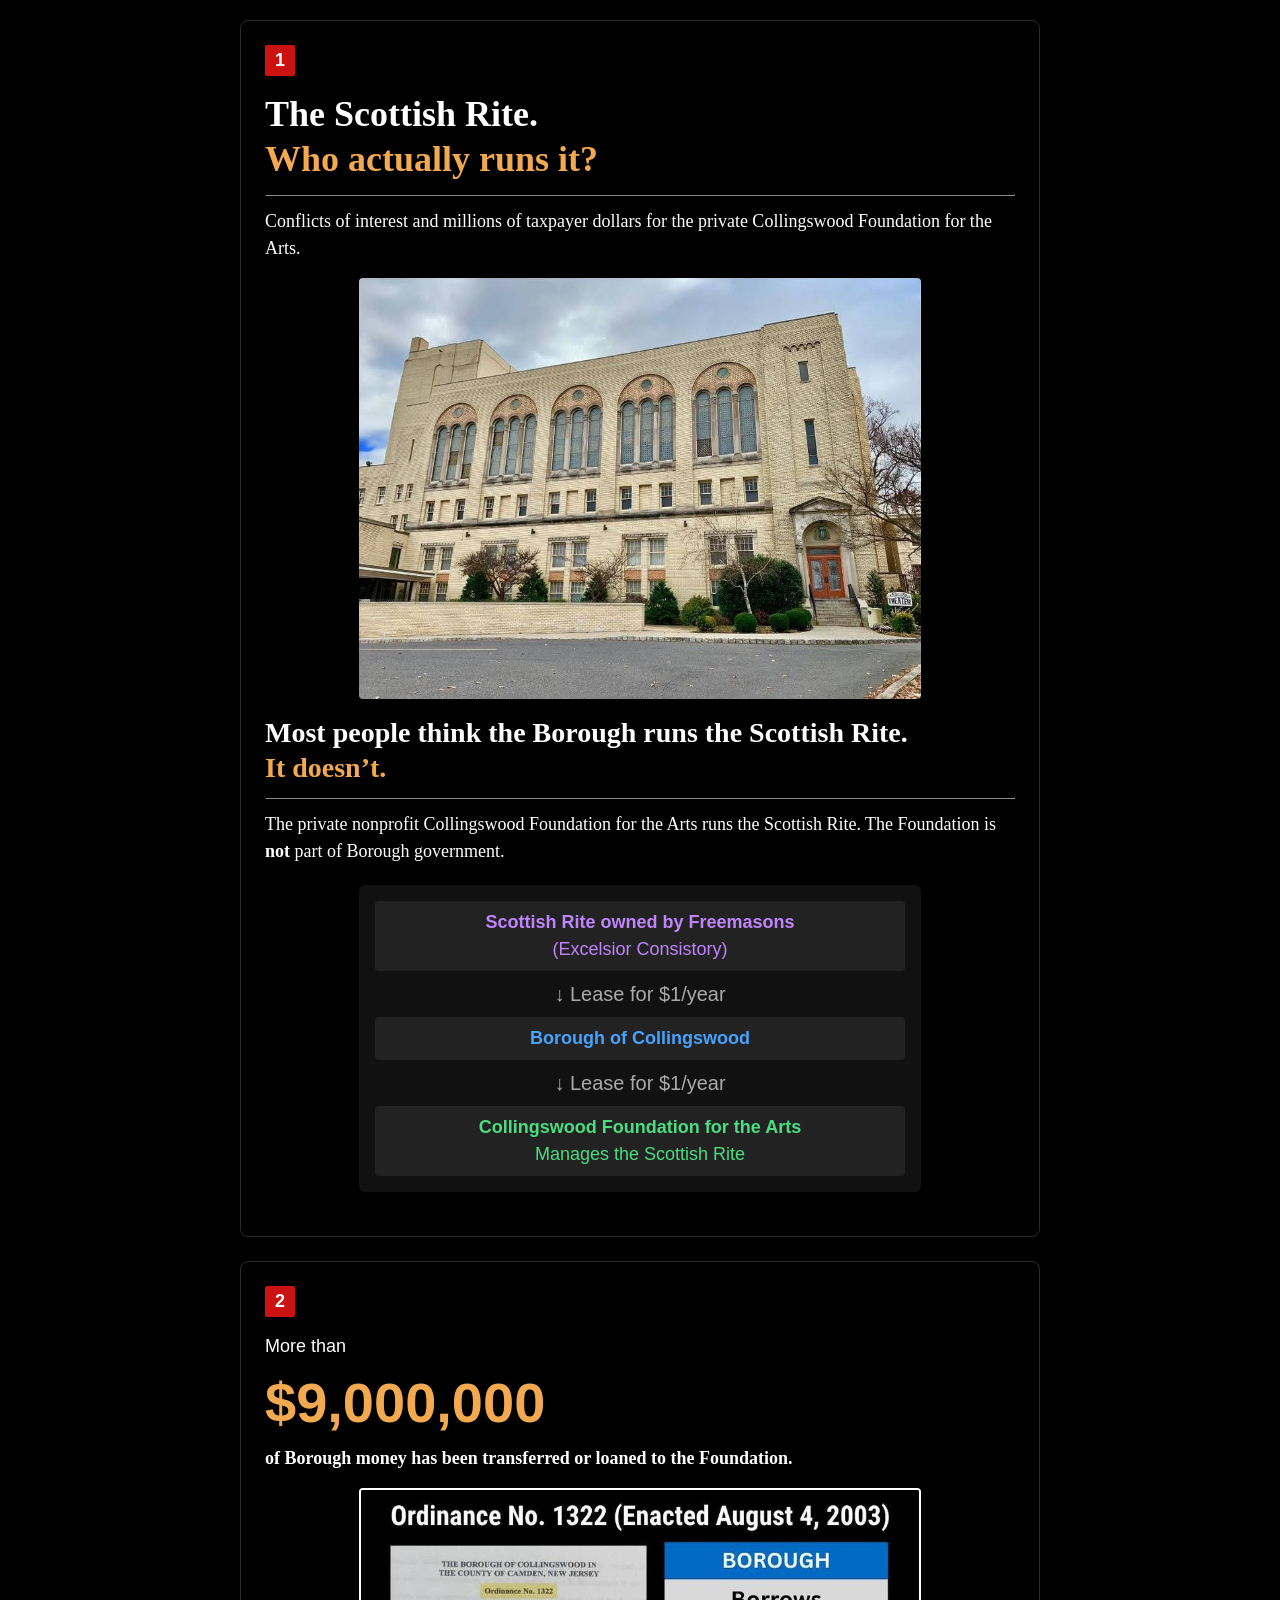
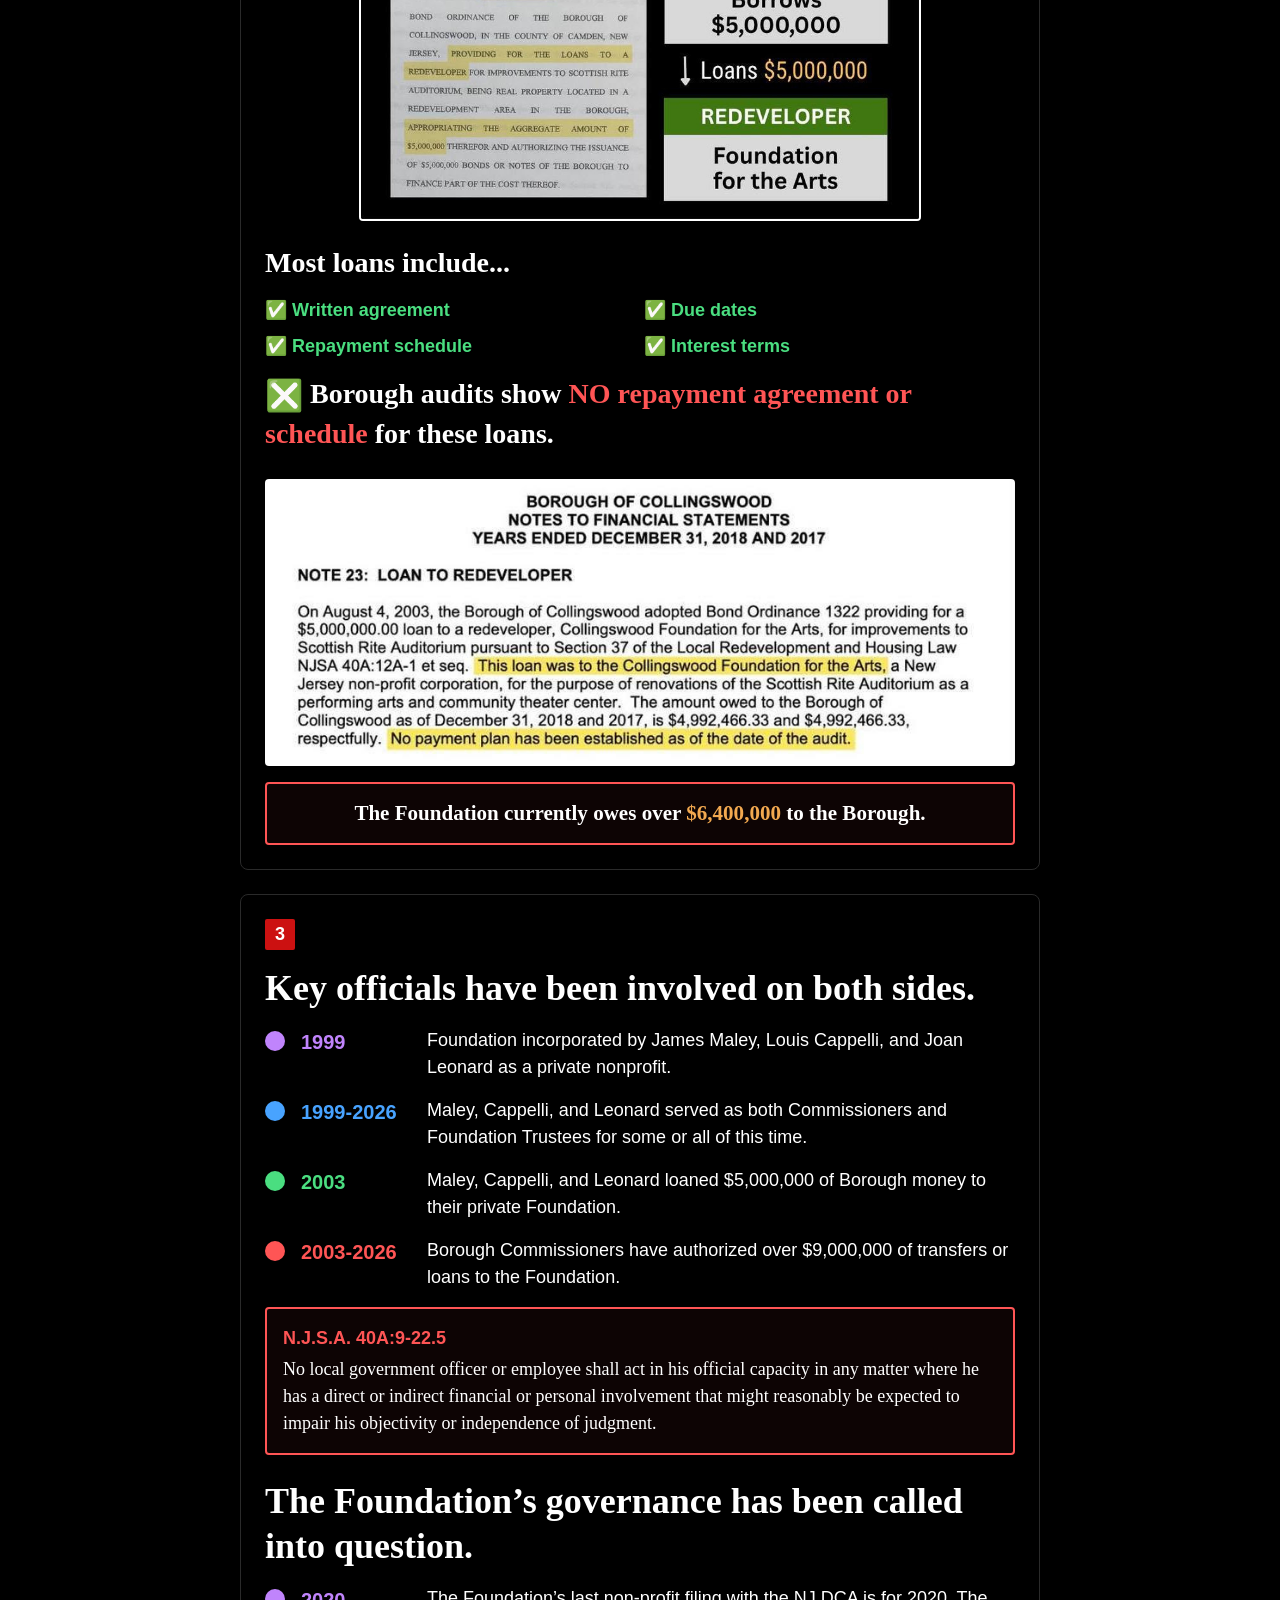
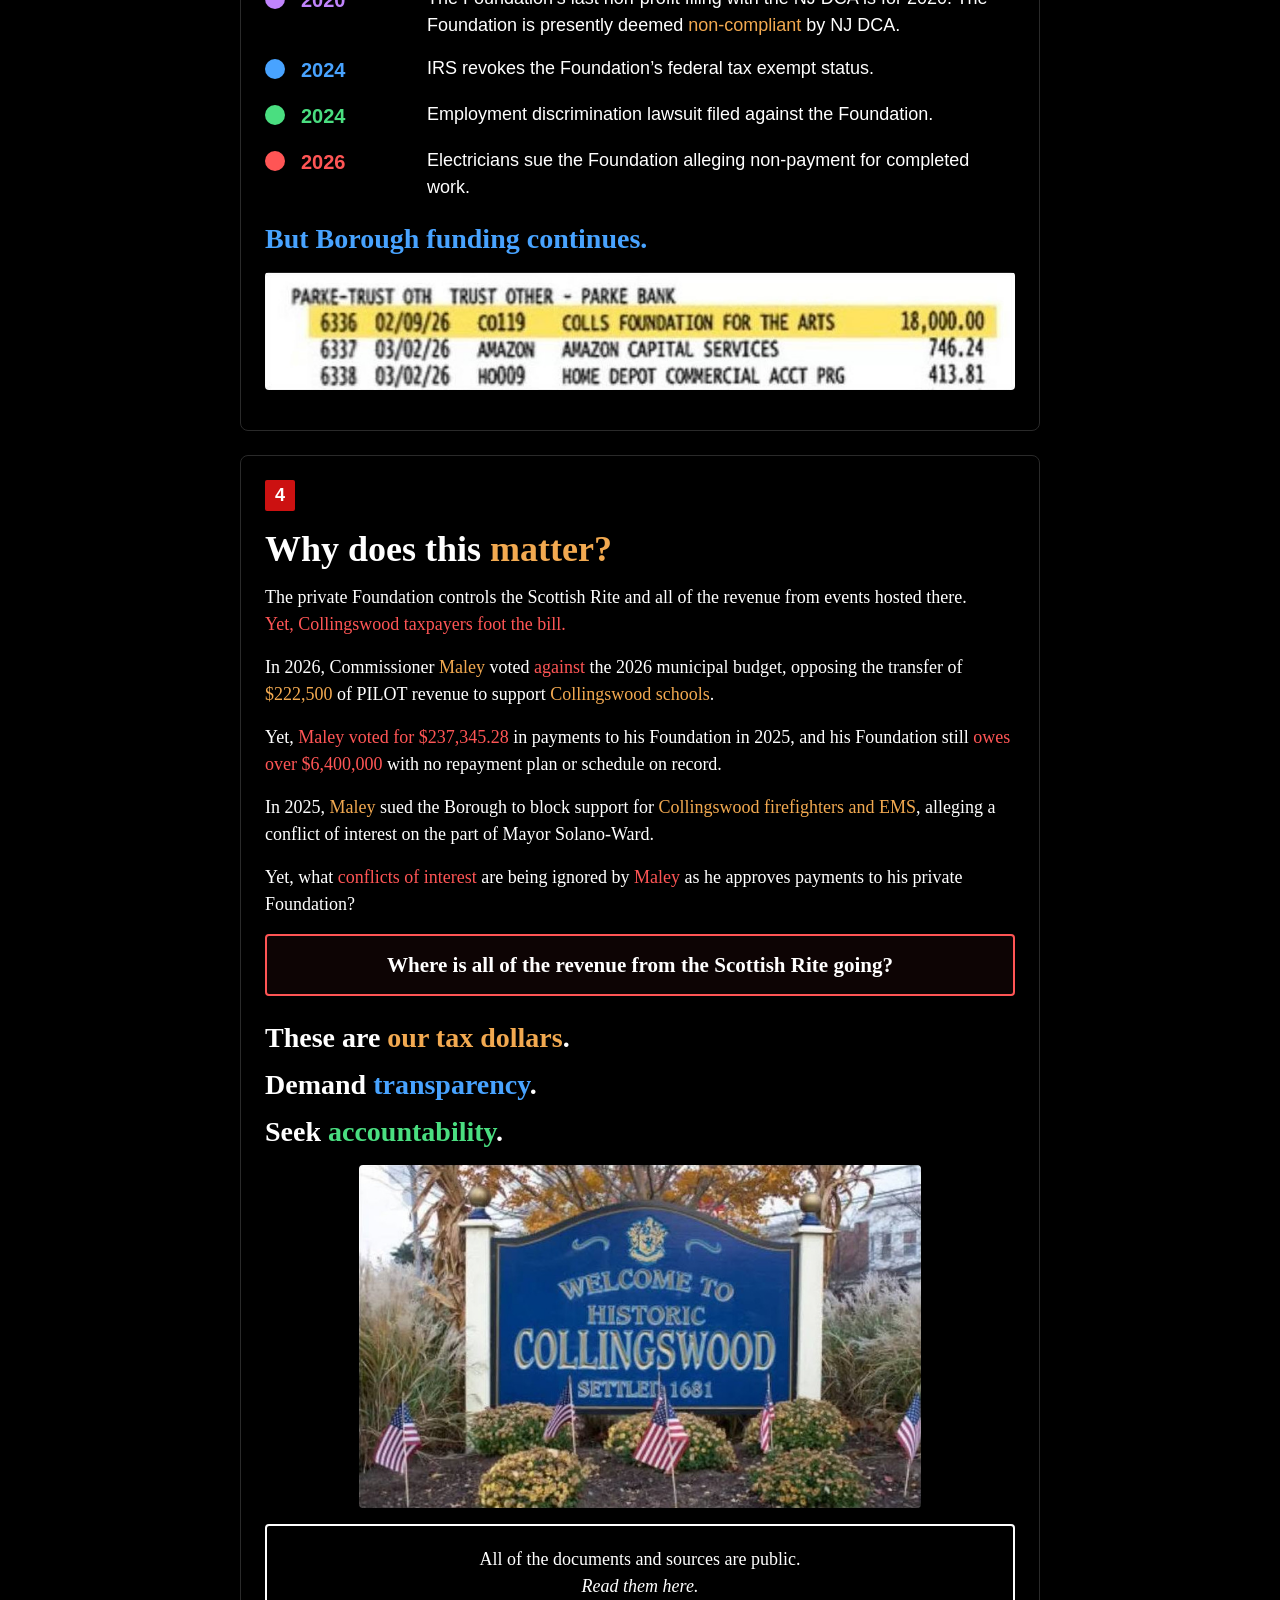
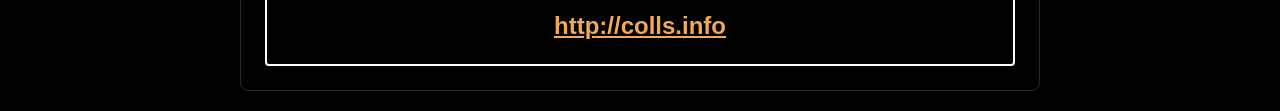
==== commit f19f03a3: "Update index.html" ====
--- a/index.html
+++ b/index.html
@@ -1,5 +1,5 @@
 <!DOCTYPE html>
-<html lang="en"><head><meta charset="UTF-8"><meta name="viewport" content="width=device-width, initial-scale=1.0"><title>Collingswood Foundation for the Arts Information</title><style>*{box-sizing:border-box;margin:0;padding:0}body{background-color:#000;color:#fff;font-family:Georgia,Cambria,"Times New Roman",Times,serif;font-size:18px;line-height:1.5;padding:20px}.container{max-width:800px;width:100%;margin:0 auto;display:flex;flex-direction:column;gap:24px}@media (max-width:768px){body{padding:12px}.container{max-width:100%}.card{padding:16px}.flow-diagram{width:100%!important}.img-constrained{width:100%!important}.mobile-img-link{display:block;cursor:pointer}}@media (min-width:769px){.mobile-img-link{pointer-events:none;cursor:default}}.card{background-color:#000;border:1px solid #2a2a2a;border-radius:8px;padding:24px;position:relative}.slide-tag{display:inline-block;background-color:#cc1111;color:#fff;font-family:-apple-system,BlinkMacSystemFont,"Segoe UI",Roboto,sans-serif;font-weight:700;font-size:18px;padding:2px 10px;border-radius:2px;margin-bottom:16px}h1,h2,h3{line-height:1.25;margin-bottom:12px}h1,h2{font-family:Georgia,Cambria,serif}h1{font-size:36px}h2{font-size:28px}.text-gold{color:#f2a950}.text-red{color:#ff5555}.text-blue{color:#48a3ff}.text-green{color:#4ade80}.text-purple{color:#c084fc}.stat-large{font-size:56px;font-weight:800;color:#f2a950;line-height:1.1;margin:12px 0;font-family:-apple-system,BlinkMacSystemFont,"Segoe UI",Roboto,sans-serif}.img-block{width:100%;height:auto;display:block;border-radius:4px;margin:16px 0}.img-constrained{width:75%;margin-left:auto;margin-right:auto}.img-bordered{border:2px solid #fff}.bordered-box{border:2px solid #ff5555;padding:16px;border-radius:4px;margin-top:16px;background-color:rgba(255,85,85,.05)}.bordered-box-white{border:2px solid #fff;padding:20px;border-radius:4px;margin-top:16px;text-align:center}.flow-diagram{width:75%;margin:20px auto;display:flex;flex-direction:column;align-items:center;gap:8px;background-color:#111;padding:16px;border-radius:6px;font-family:-apple-system,BlinkMacSystemFont,"Segoe UI",Roboto,sans-serif}.flow-step{width:100%;text-align:center;padding:8px;background-color:#222;border-radius:4px;font-size:18px}.flow-arrow{color:#aaa;font-size:20px}.timeline{display:flex;flex-direction:column;gap:16px;margin-top:16px;font-family:-apple-system,BlinkMacSystemFont,"Segoe UI",Roboto,sans-serif}.timeline-item{display:flex;gap:16px;align-items:flex-start}.dot{height:20px;width:20px;border-radius:50%;display:inline-block;flex-shrink:0;margin-top:4px}.dot-purple{background-color:#c084fc}.dot-blue{background-color:#48a3ff}.dot-green{background-color:#4ade80}.dot-red{background-color:#ff5555}.timeline-date{font-weight:700;font-size:20px;min-width:110px}.checklist-grid{display:grid;grid-template-columns:1fr;gap:8px;margin:16px 0;font-family:-apple-system,BlinkMacSystemFont,"Segoe UI",Roboto,sans-serif}@media (min-width:500px){.checklist-grid{grid-template-columns:1fr 1fr}}.check-item{color:#4ade80;font-weight:700}.emoji-icon{font-family:"Apple Color Emoji","Segoe UI Emoji","Segoe UI Symbol","Noto Color Emoji",sans-serif}a{color:#f2a950;text-decoration:underline;word-break:break-all}</style></head><body><div class="container"><div class="card"><span class="slide-tag">1</span><h1>The Scottish Rite.<br><span class="text-gold">Who actually runs it?</span></h1><hr style="border-color:#333;margin:12px 0"><p>Conflicts of interest and millions of taxpayer dollars for the private Collingswood Foundation for the Arts.</p><img src="sr.jpg" alt="Exterior view of the historic Scottish Rite Auditorium building in Collingswood" class="img-block img-constrained"><h2>Most people think the Borough runs the Scottish Rite.<br><span class="text-gold">It doesn’t.</span></h2><hr style="border-color:#333;margin:12px 0"><p>The private nonprofit Collingswood Foundation for the Arts runs the Scottish Rite. The Foundation is <strong>not</strong> part of Borough government.</p><div class="flow-diagram"><div class="flow-step text-purple"><strong>Scottish Rite owned by Freemasons</strong><br>(Excelsior Consistory)</div><div class="flow-arrow">↓ Lease for $1/year</div><div class="flow-step text-blue"><strong>Borough of Collingswood</strong></div><div class="flow-arrow">↓ Lease for $1/year</div><div class="flow-step text-green"><strong>Collingswood Foundation for the Arts</strong><br>Manages the Scottish Rite</div></div></div><div class="card"><span class="slide-tag">2</span><p style="font-family:-apple-system,BlinkMacSystemFont,'Segoe UI',Roboto,sans-serif">More than</p><div class="stat-large">$9,000,000</div><p><strong>of Borough money has been transferred or loaned to the Foundation.</strong></p><a href="ordinance.jpg" target="_blank" rel="noopener" class="mobile-img-link"><img src="ordinance.jpg" alt="Ordinance No. 1322 (Enacted August 4, 2003)
+<html lang="en"><head><meta charset="UTF-8"><meta name="viewport" content="width=device-width, initial-scale=1.0"><title>Collingswood Foundation for the Arts Information</title><style>*{box-sizing:border-box;margin:0;padding:0}body{background-color:#000;color:#fff;font-family:Georgia,Cambria,"Times New Roman",Times,serif;font-size:18px;line-height:1.5;padding:20px}.container{max-width:800px;width:100%;margin:0 auto;display:flex;flex-direction:column;gap:24px}@media (max-width:768px){body{padding:12px}.container{max-width:100%}.card{padding:16px}.flow-diagram{width:100%!important}.img-constrained{width:100%!important}.mobile-img-link{display:block;cursor:pointer}}@media (min-width:769px){.mobile-img-link{pointer-events:none;cursor:default}}.card{background-color:#000;border:1px solid #2a2a2a;border-radius:8px;padding:24px;position:relative}.slide-tag{display:inline-block;background-color:#cc1111;color:#fff;font-family:-apple-system,BlinkMacSystemFont,"Segoe UI",Roboto,sans-serif;font-weight:700;font-size:18px;padding:2px 10px;border-radius:2px;margin-bottom:16px}h1,h2,h3{line-height:1.25;margin-bottom:12px}h1,h2{font-family:Georgia,Cambria,serif}h1{font-size:36px}h2{font-size:28px}.text-gold{color:#f2a950}.text-red{color:#ff5555}.text-blue{color:#48a3ff}.text-green{color:#4ade80}.text-purple{color:#c084fc}.stat-large{font-size:56px;font-weight:800;color:#f2a950;line-height:1.1;margin:12px 0;font-family:-apple-system,BlinkMacSystemFont,"Segoe UI",Roboto,sans-serif}.img-block{width:100%;height:auto;display:block;border-radius:4px;margin:16px 0}.img-constrained{width:75%;margin-left:auto;margin-right:auto}.img-bordered{border:2px solid #fff}.bordered-box{border:2px solid #ff5555;padding:16px;border-radius:4px;margin-top:16px;background-color:rgba(255,85,85,.05)}.bordered-box-white{border:2px solid #fff;padding:20px;border-radius:4px;margin-top:16px;text-align:center}.flow-diagram{width:75%;margin:20px auto;display:flex;flex-direction:column;align-items:center;gap:8px;background-color:#111;padding:16px;border-radius:6px;font-family:-apple-system,BlinkMacSystemFont,"Segoe UI",Roboto,sans-serif}.flow-step{width:100%;text-align:center;padding:8px;background-color:#222;border-radius:4px;font-size:18px}.flow-arrow{color:#aaa;font-size:20px}.timeline{display:flex;flex-direction:column;gap:16px;margin-top:16px;font-family:-apple-system,BlinkMacSystemFont,"Segoe UI",Roboto,sans-serif}.timeline-item{display:flex;gap:16px;align-items:flex-start}.dot{height:20px;width:20px;border-radius:50%;display:inline-block;flex-shrink:0;margin-top:4px}.dot-purple{background-color:#c084fc}.dot-blue{background-color:#48a3ff}.dot-green{background-color:#4ade80}.dot-red{background-color:#ff5555}.timeline-date{font-weight:700;font-size:20px;min-width:110px}.checklist-grid{display:grid;grid-template-columns:1fr;gap:8px;margin:16px 0;font-family:-apple-system,BlinkMacSystemFont,"Segoe UI",Roboto,sans-serif}@media (min-width:500px){.checklist-grid{grid-template-columns:1fr 1fr}}.check-item{color:#4ade80;font-weight:700}.emoji-icon{font-family:"Apple Color Emoji","Segoe UI Emoji","Segoe UI Symbol","Noto Color Emoji",sans-serif}a{color:#f2a950;text-decoration:underline;word-break:break-all}</style><script defer src="https://cloud.umami.is/script.js" data-website-id="50db972f-7d30-4193-a4b9-c1b0707da14d"></script></head><body><div class="container"><div class="card"><span class="slide-tag">1</span><h1>The Scottish Rite.<br><span class="text-gold">Who actually runs it?</span></h1><hr style="border-color:#333;margin:12px 0"><p>Conflicts of interest and millions of taxpayer dollars for the private Collingswood Foundation for the Arts.</p><img src="sr.jpg" alt="Exterior view of the historic Scottish Rite Auditorium building in Collingswood" class="img-block img-constrained"><h2>Most people think the Borough runs the Scottish Rite.<br><span class="text-gold">It doesn’t.</span></h2><hr style="border-color:#333;margin:12px 0"><p>The private nonprofit Collingswood Foundation for the Arts runs the Scottish Rite. The Foundation is <strong>not</strong> part of Borough government.</p><div class="flow-diagram"><div class="flow-step text-purple"><strong>Scottish Rite owned by Freemasons</strong><br>(Excelsior Consistory)</div><div class="flow-arrow">↓ Lease for $1/year</div><div class="flow-step text-blue"><strong>Borough of Collingswood</strong></div><div class="flow-arrow">↓ Lease for $1/year</div><div class="flow-step text-green"><strong>Collingswood Foundation for the Arts</strong><br>Manages the Scottish Rite</div></div></div><div class="card"><span class="slide-tag">2</span><p style="font-family:-apple-system,BlinkMacSystemFont,'Segoe UI',Roboto,sans-serif">More than</p><div class="stat-large">$9,000,000</div><p><strong>of Borough money has been transferred or loaned to the Foundation.</strong></p><a href="ordinance.jpg" target="_blank" rel="noopener" class="mobile-img-link"><img src="ordinance.jpg" alt="Ordinance No. 1322 (Enacted August 4, 2003)
 THE BOROUGH OF COLLINGSWOOD IN THE COUNTY OF CAMDEN, NEW JERSEY
 Ordinance No. 1322
 BOND ORDINANCE OF THE BOROUGH OF COLLINGSWOOD... PROVIDING FOR THE LOANS TO A REDEVELOPER FOR IMPROVEMENTS TO SCOTTISH RITE AUDITORIUM...
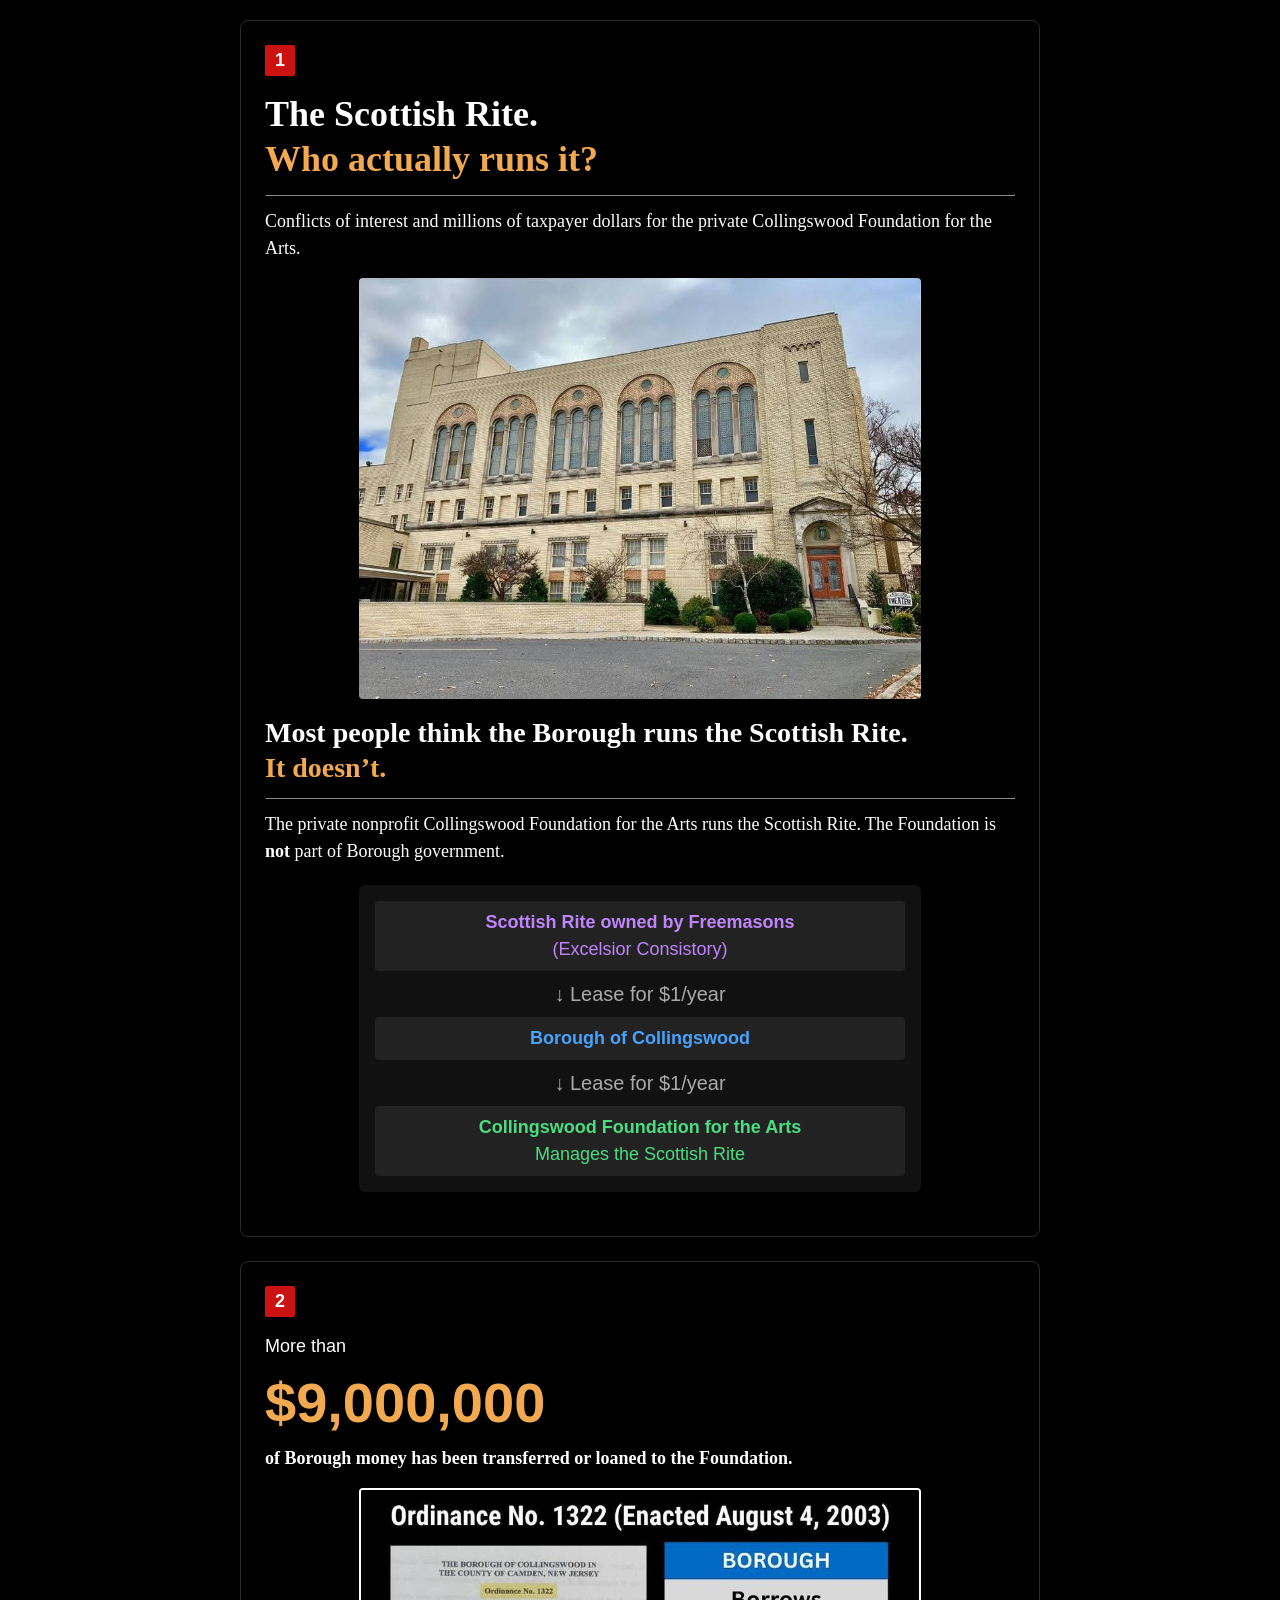
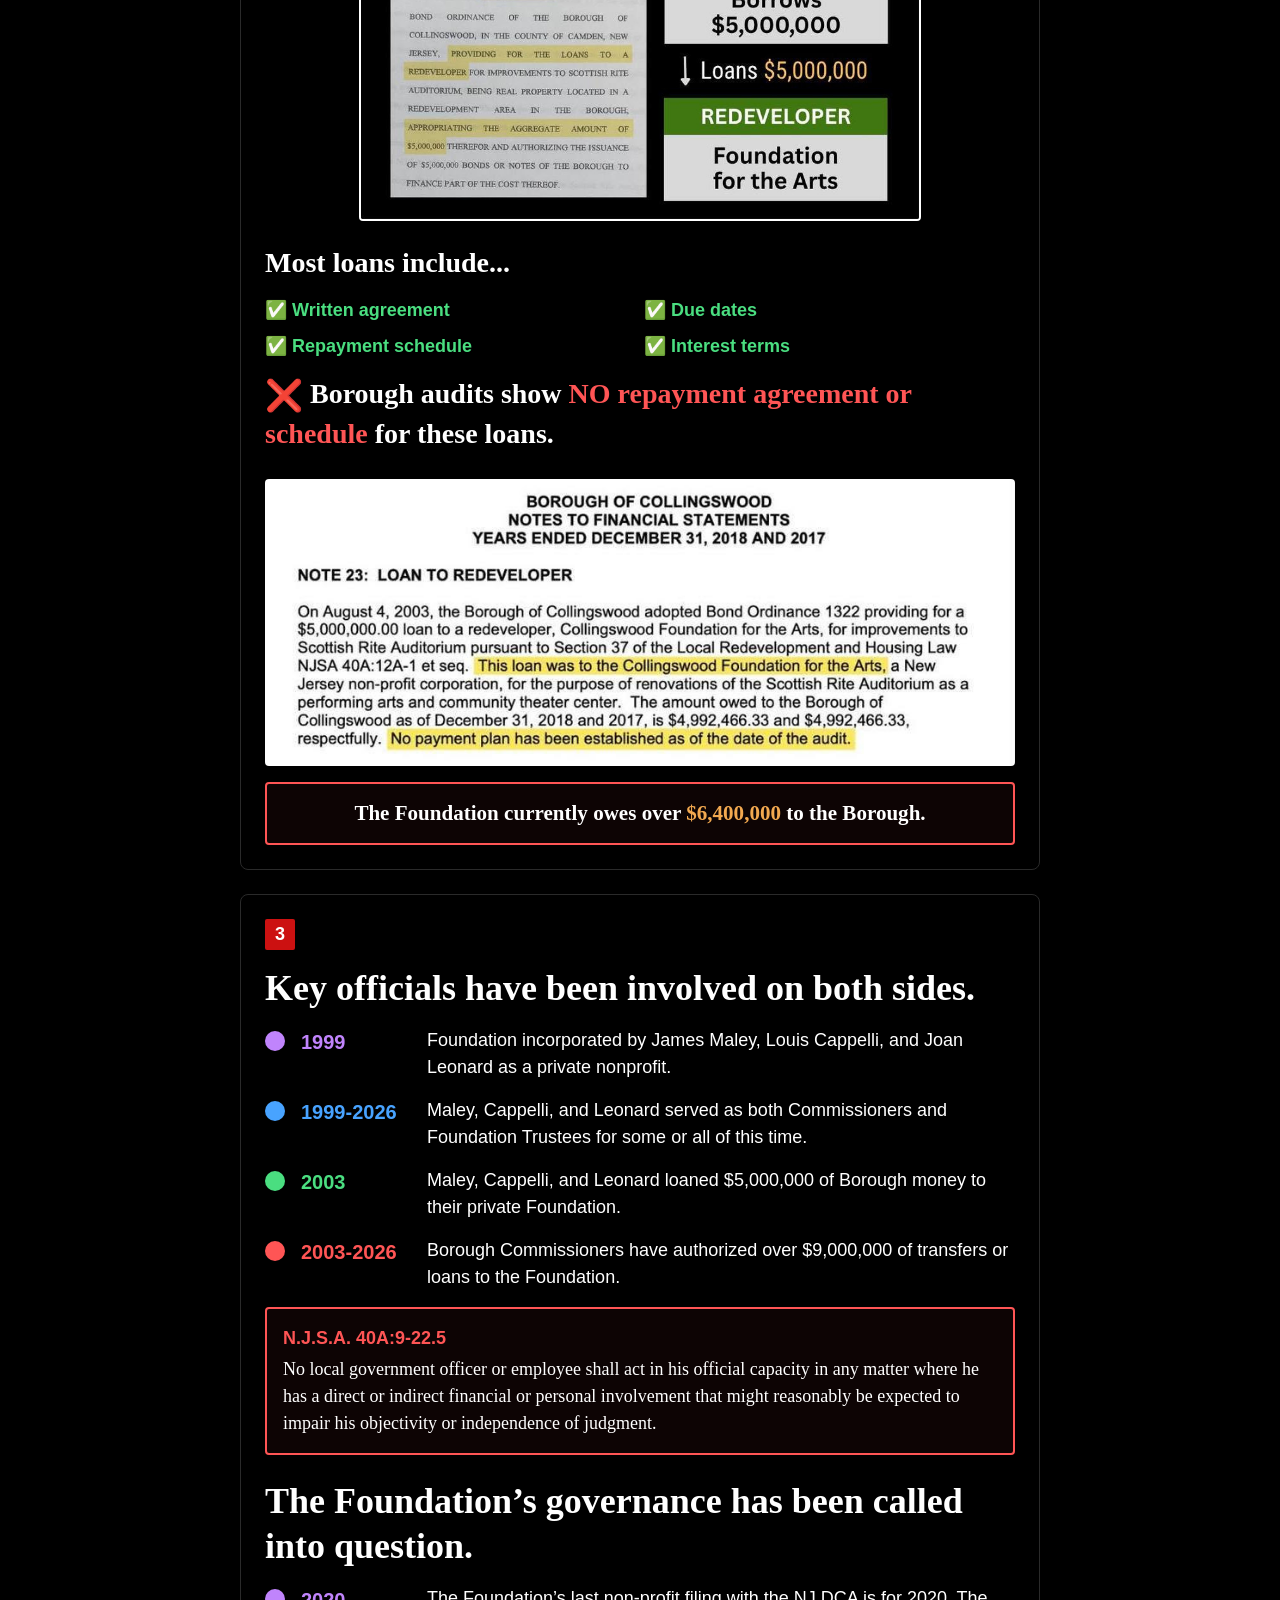
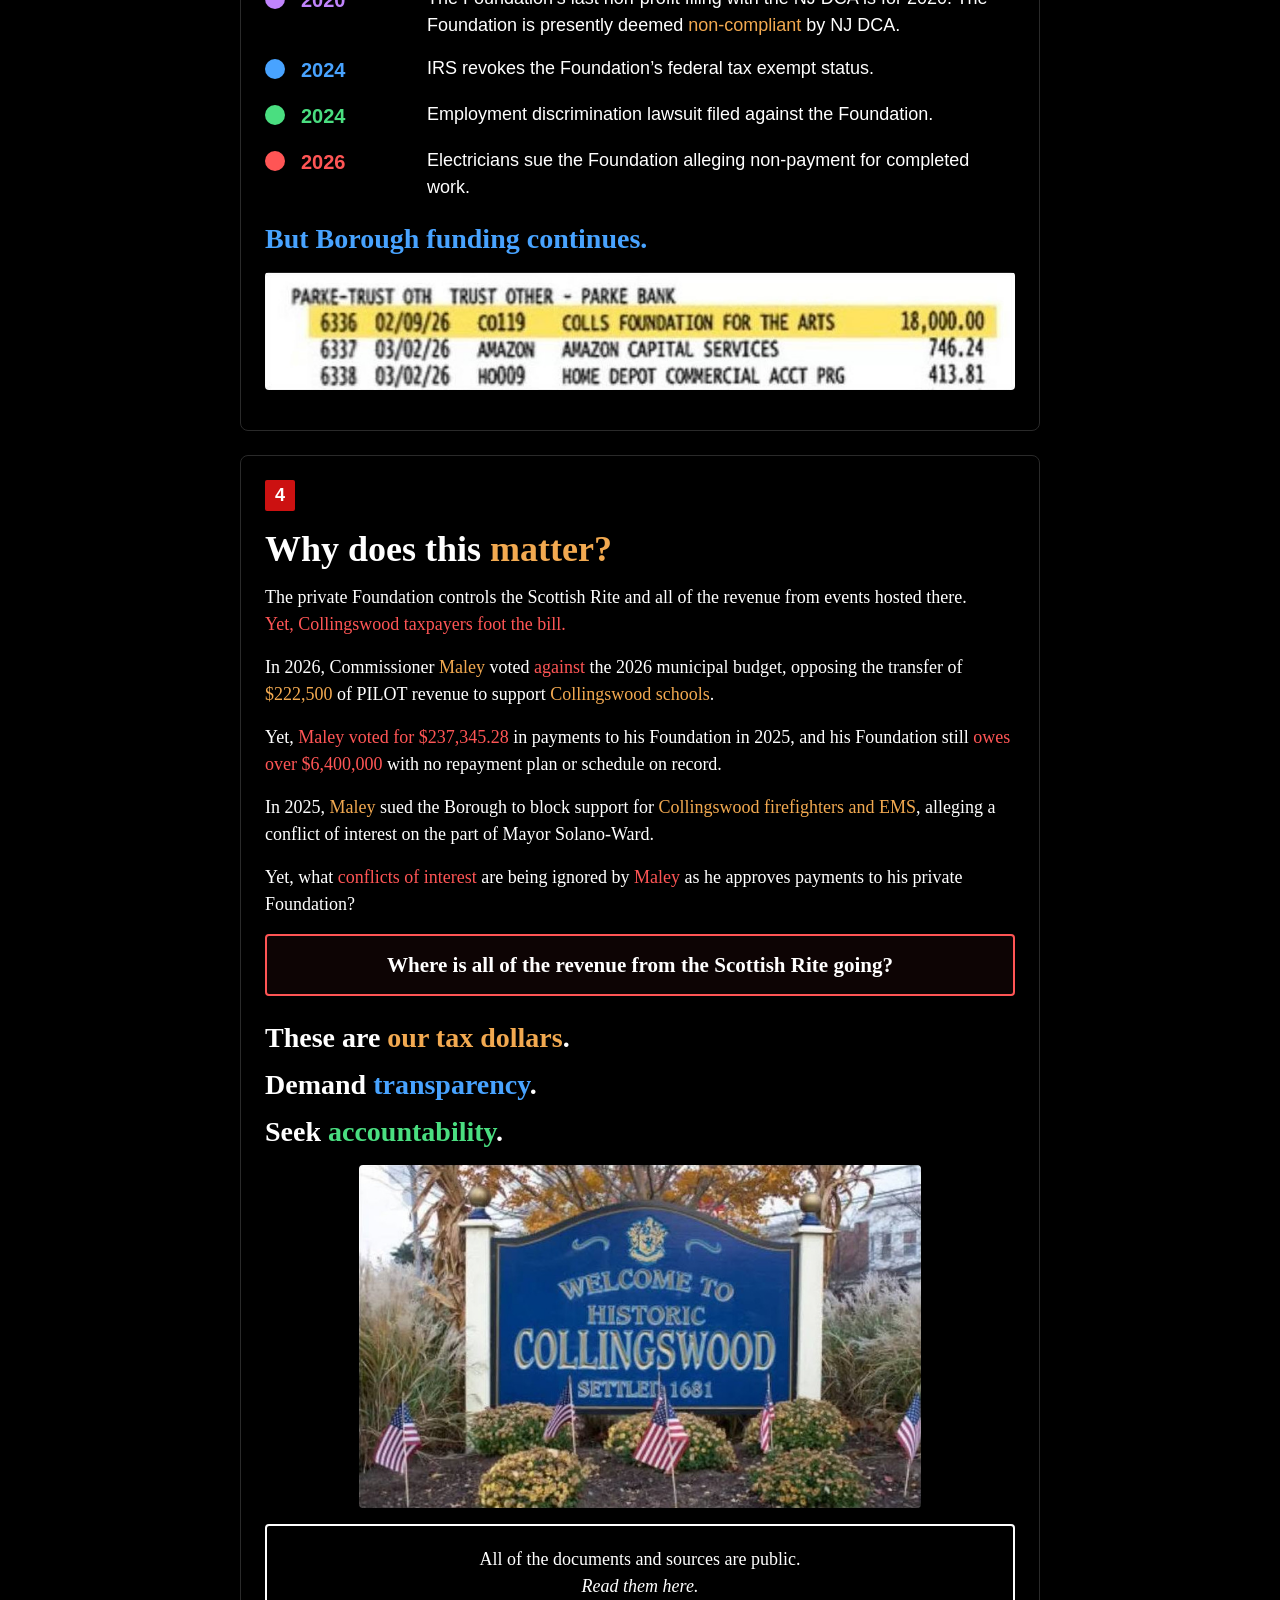
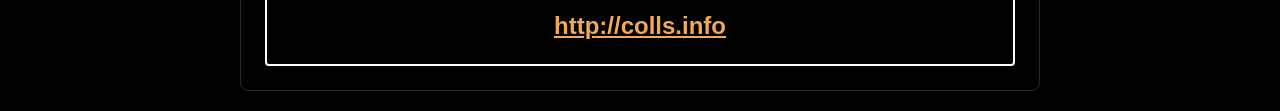
==== commit 2639d747: "Update index.html Update ❌" ====
--- a/index.html
+++ b/index.html
@@ -7,7 +7,7 @@
 Borrows $5,000,000
 ↓ Loans $5,000,000
 REDEVELOPER
-Foundation for the Arts" class="img-block img-constrained img-bordered"></a><h2 style="margin-top:24px">Most loans include...</h2><div class="checklist-grid"><div class="check-item"><span class="emoji-icon">✅</span> Written agreement</div><div class="check-item"><span class="emoji-icon">✅</span> Due dates</div><div class="check-item"><span class="emoji-icon">✅</span> Repayment schedule</div><div class="check-item"><span class="emoji-icon">✅</span> Interest terms</div></div><div style="display:flex;gap:12px;align-items:baseline;margin-top:16px"><h2><span class="emoji-icon" style="font-size:1.1em;vertical-align:middle">❎</span> <strong>Borough</strong> audits show <span class="text-red">NO repayment agreement or schedule</span> for these loans.</h2></div><a href="loan.jpg" target="_blank" rel="noopener" class="mobile-img-link"><img src="loan.jpg" alt="BOROUGH OF COLLINGSWOOD
+Foundation for the Arts" class="img-block img-constrained img-bordered"></a><h2 style="margin-top:24px">Most loans include...</h2><div class="checklist-grid"><div class="check-item"><span class="emoji-icon">✅</span> Written agreement</div><div class="check-item"><span class="emoji-icon">✅</span> Due dates</div><div class="check-item"><span class="emoji-icon">✅</span> Repayment schedule</div><div class="check-item"><span class="emoji-icon">✅</span> Interest terms</div></div><div style="display:flex;gap:12px;align-items:baseline;margin-top:16px"><h2><span class="emoji-icon" style="font-size:1.1em;vertical-align:middle">❌</span> <strong>Borough</strong> audits show <span class="text-red">NO repayment agreement or schedule</span> for these loans.</h2></div><a href="loan.jpg" target="_blank" rel="noopener" class="mobile-img-link"><img src="loan.jpg" alt="BOROUGH OF COLLINGSWOOD
 NOTES TO FINANCIAL STATEMENTS
 YEARS ENDED DECEMBER 31, 2018 AND 2017NOTE 23: LOAN TO REDEVELOPER
 On August 4, 2003, the Borough of Collingswood adopted Bond Ordinance 1322 providing for a $5,000,000.00 loan to a redeveloper, Collingswood Foundation for the Arts, a New Jersey non-profit corporation, for the purpose of renovations of the Scottish Rite Auditorium as a performing arts and community theater center. This loan was to the Collingswood Foundation for the Arts, a New Jersey non-profit corporation, for the purpose of renovations of the Scottish Rite Auditorium as a performing arts and community theater center. The amount owed to the Borough of Collingswood as of December 31, 2018 and 2017, is $4,992,466.33 and $4,992,466.33, respectively. No payment plan has been established as of the date of the audit.
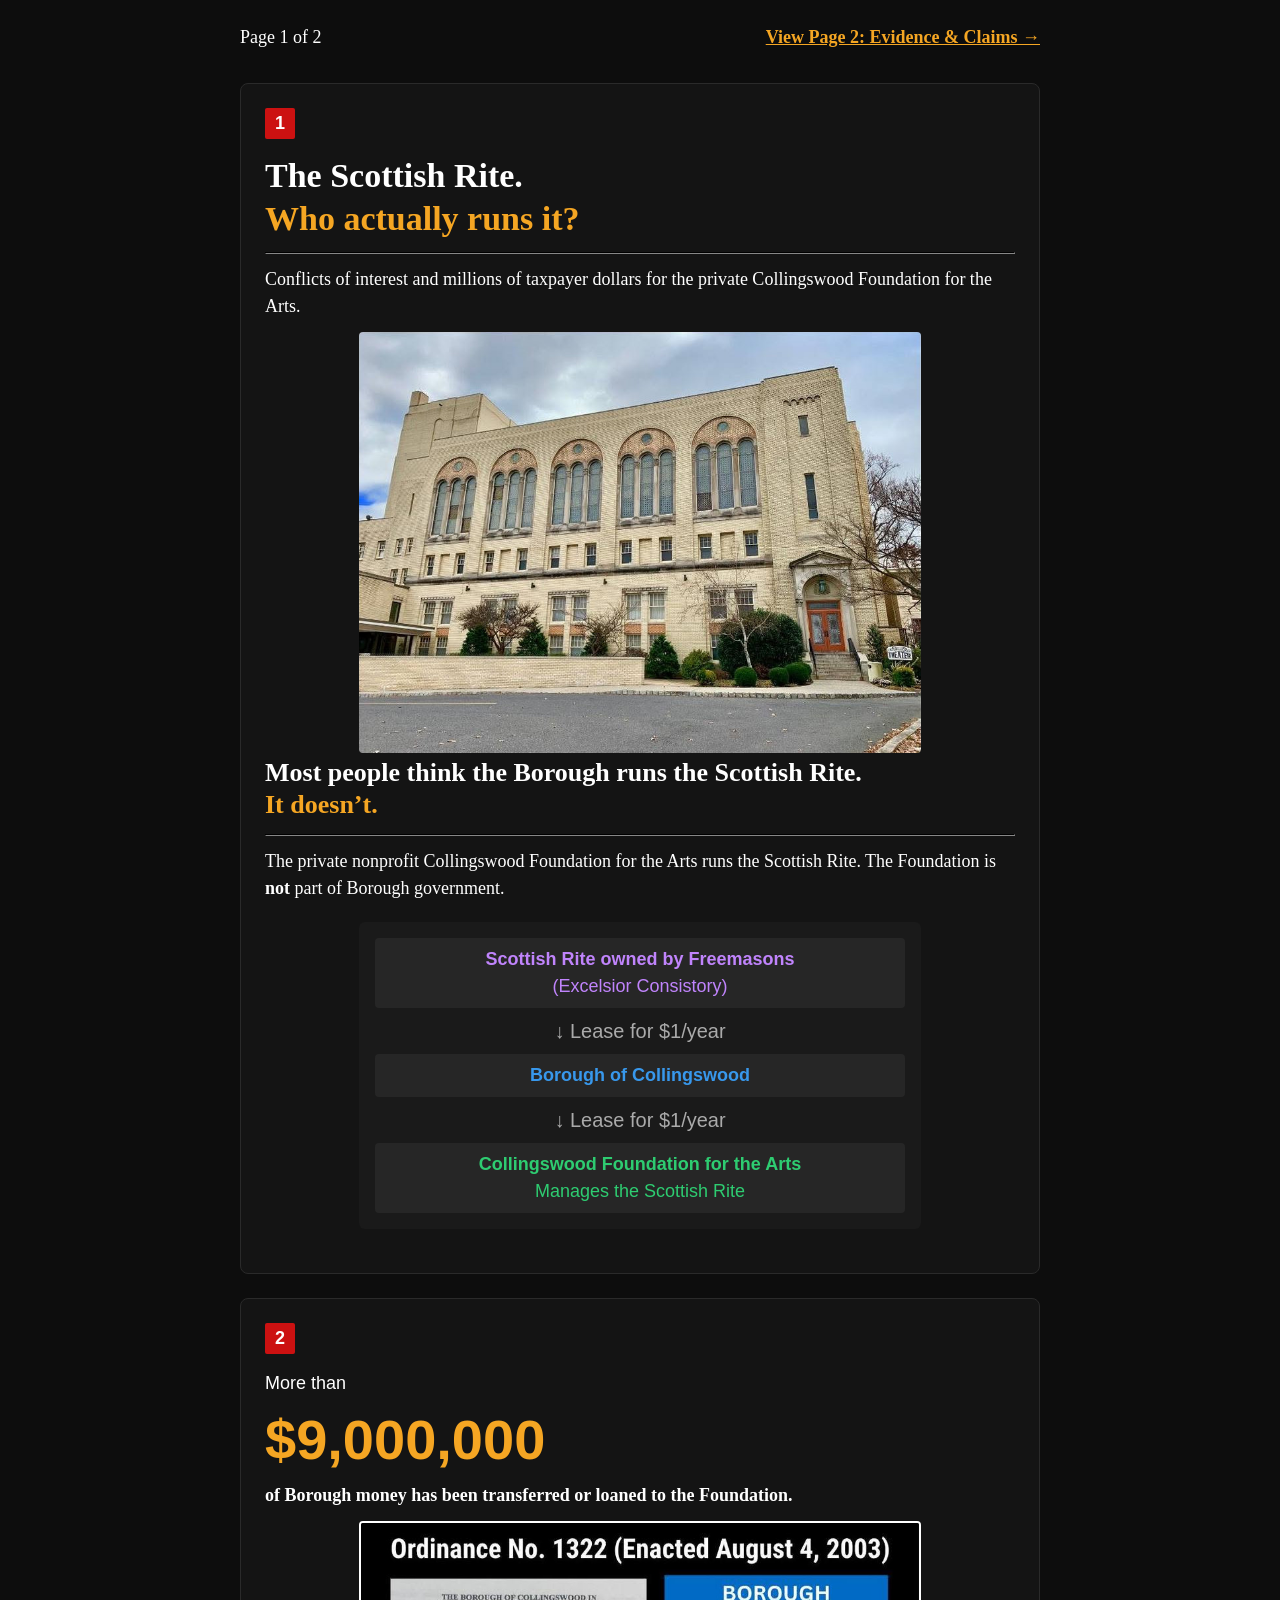
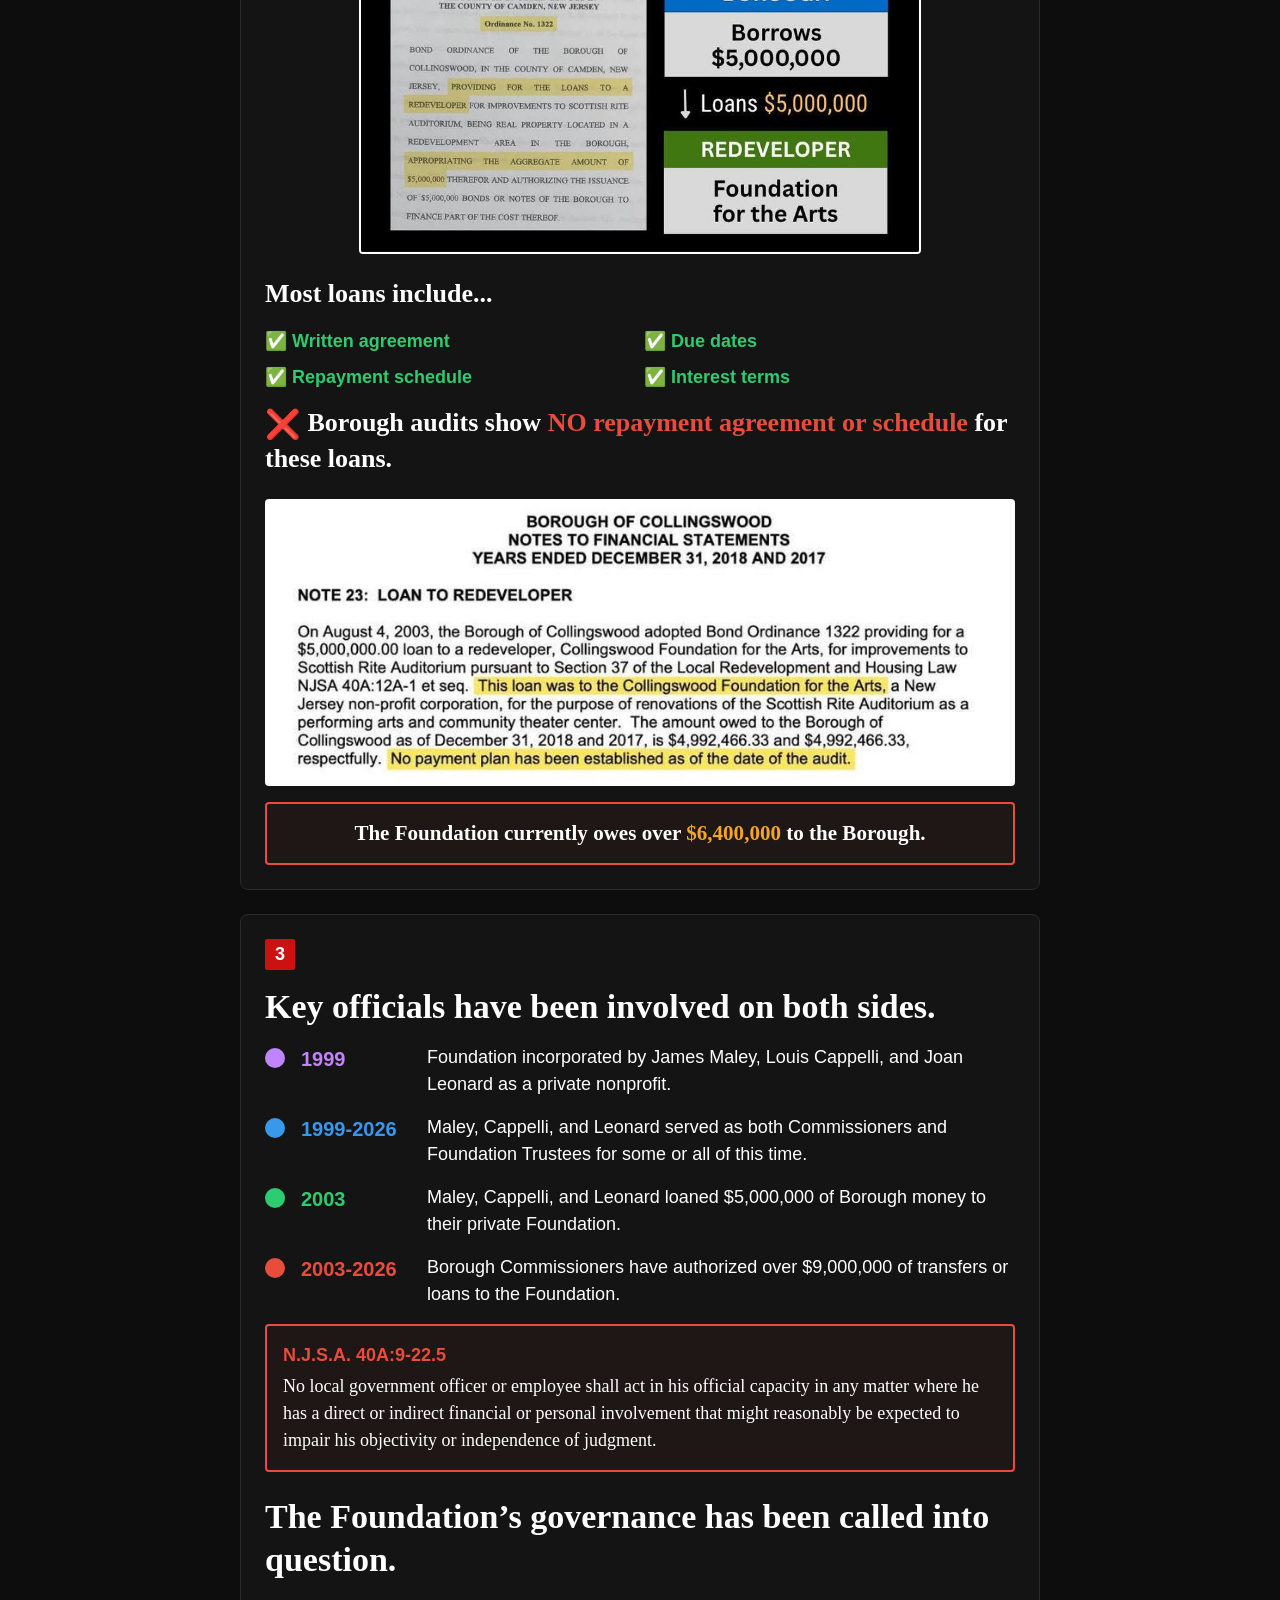
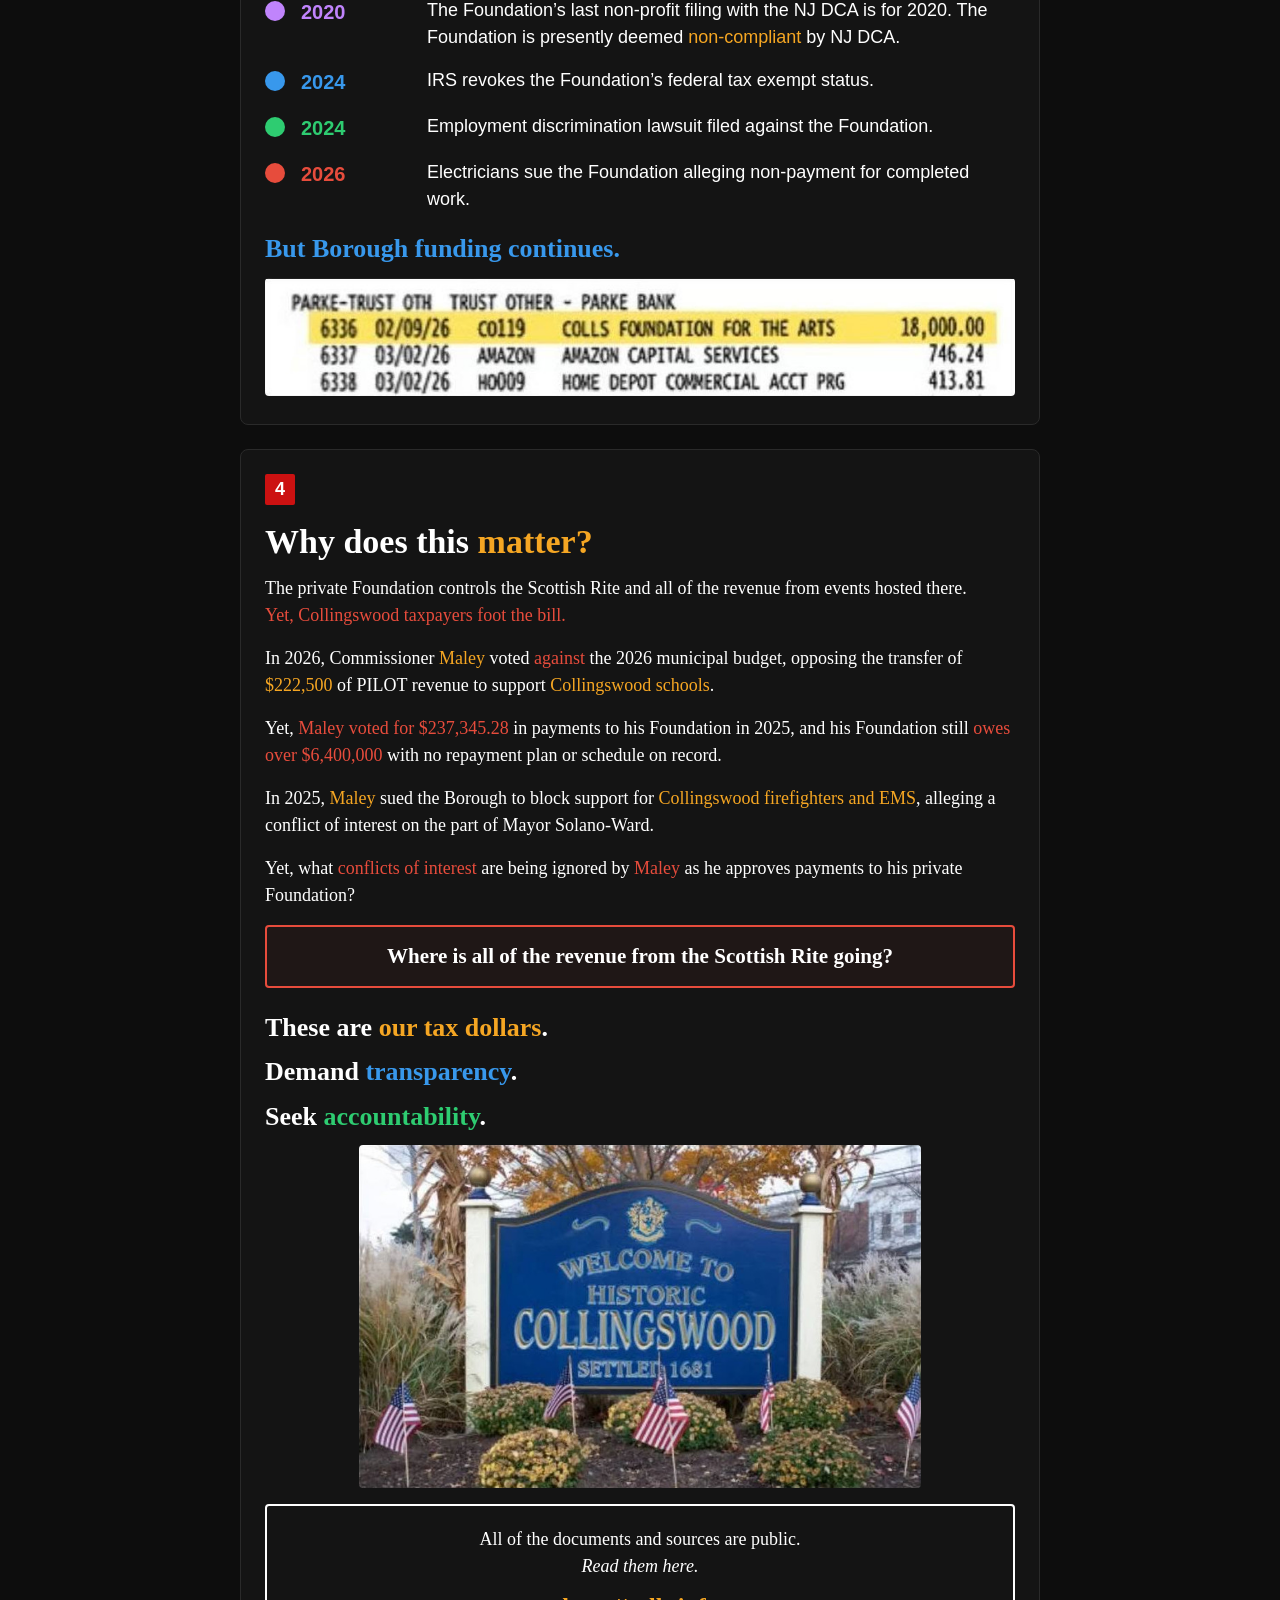
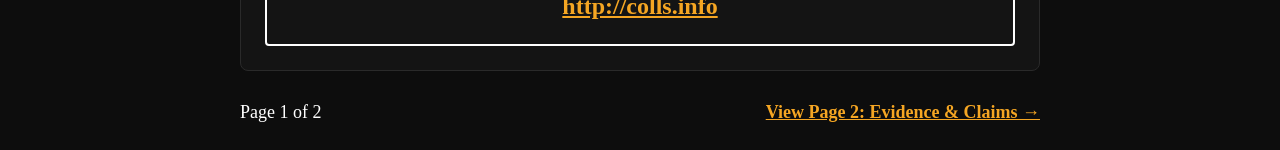
==== commit 59c7023a: "Big page 2 update via upload" ====
--- a/index.html
+++ b/index.html
@@ -1,18 +1,185 @@
 <!DOCTYPE html>
-<html lang="en"><head><meta charset="UTF-8"><meta name="viewport" content="width=device-width, initial-scale=1.0"><title>Collingswood Foundation for the Arts Information</title><style>*{box-sizing:border-box;margin:0;padding:0}body{background-color:#000;color:#fff;font-family:Georgia,Cambria,"Times New Roman",Times,serif;font-size:18px;line-height:1.5;padding:20px}.container{max-width:800px;width:100%;margin:0 auto;display:flex;flex-direction:column;gap:24px}@media (max-width:768px){body{padding:12px}.container{max-width:100%}.card{padding:16px}.flow-diagram{width:100%!important}.img-constrained{width:100%!important}.mobile-img-link{display:block;cursor:pointer}}@media (min-width:769px){.mobile-img-link{pointer-events:none;cursor:default}}.card{background-color:#000;border:1px solid #2a2a2a;border-radius:8px;padding:24px;position:relative}.slide-tag{display:inline-block;background-color:#cc1111;color:#fff;font-family:-apple-system,BlinkMacSystemFont,"Segoe UI",Roboto,sans-serif;font-weight:700;font-size:18px;padding:2px 10px;border-radius:2px;margin-bottom:16px}h1,h2,h3{line-height:1.25;margin-bottom:12px}h1,h2{font-family:Georgia,Cambria,serif}h1{font-size:36px}h2{font-size:28px}.text-gold{color:#f2a950}.text-red{color:#ff5555}.text-blue{color:#48a3ff}.text-green{color:#4ade80}.text-purple{color:#c084fc}.stat-large{font-size:56px;font-weight:800;color:#f2a950;line-height:1.1;margin:12px 0;font-family:-apple-system,BlinkMacSystemFont,"Segoe UI",Roboto,sans-serif}.img-block{width:100%;height:auto;display:block;border-radius:4px;margin:16px 0}.img-constrained{width:75%;margin-left:auto;margin-right:auto}.img-bordered{border:2px solid #fff}.bordered-box{border:2px solid #ff5555;padding:16px;border-radius:4px;margin-top:16px;background-color:rgba(255,85,85,.05)}.bordered-box-white{border:2px solid #fff;padding:20px;border-radius:4px;margin-top:16px;text-align:center}.flow-diagram{width:75%;margin:20px auto;display:flex;flex-direction:column;align-items:center;gap:8px;background-color:#111;padding:16px;border-radius:6px;font-family:-apple-system,BlinkMacSystemFont,"Segoe UI",Roboto,sans-serif}.flow-step{width:100%;text-align:center;padding:8px;background-color:#222;border-radius:4px;font-size:18px}.flow-arrow{color:#aaa;font-size:20px}.timeline{display:flex;flex-direction:column;gap:16px;margin-top:16px;font-family:-apple-system,BlinkMacSystemFont,"Segoe UI",Roboto,sans-serif}.timeline-item{display:flex;gap:16px;align-items:flex-start}.dot{height:20px;width:20px;border-radius:50%;display:inline-block;flex-shrink:0;margin-top:4px}.dot-purple{background-color:#c084fc}.dot-blue{background-color:#48a3ff}.dot-green{background-color:#4ade80}.dot-red{background-color:#ff5555}.timeline-date{font-weight:700;font-size:20px;min-width:110px}.checklist-grid{display:grid;grid-template-columns:1fr;gap:8px;margin:16px 0;font-family:-apple-system,BlinkMacSystemFont,"Segoe UI",Roboto,sans-serif}@media (min-width:500px){.checklist-grid{grid-template-columns:1fr 1fr}}.check-item{color:#4ade80;font-weight:700}.emoji-icon{font-family:"Apple Color Emoji","Segoe UI Emoji","Segoe UI Symbol","Noto Color Emoji",sans-serif}a{color:#f2a950;text-decoration:underline;word-break:break-all}</style><script defer src="https://cloud.umami.is/script.js" data-website-id="50db972f-7d30-4193-a4b9-c1b0707da14d"></script></head><body><div class="container"><div class="card"><span class="slide-tag">1</span><h1>The Scottish Rite.<br><span class="text-gold">Who actually runs it?</span></h1><hr style="border-color:#333;margin:12px 0"><p>Conflicts of interest and millions of taxpayer dollars for the private Collingswood Foundation for the Arts.</p><img src="sr.jpg" alt="Exterior view of the historic Scottish Rite Auditorium building in Collingswood" class="img-block img-constrained"><h2>Most people think the Borough runs the Scottish Rite.<br><span class="text-gold">It doesn’t.</span></h2><hr style="border-color:#333;margin:12px 0"><p>The private nonprofit Collingswood Foundation for the Arts runs the Scottish Rite. The Foundation is <strong>not</strong> part of Borough government.</p><div class="flow-diagram"><div class="flow-step text-purple"><strong>Scottish Rite owned by Freemasons</strong><br>(Excelsior Consistory)</div><div class="flow-arrow">↓ Lease for $1/year</div><div class="flow-step text-blue"><strong>Borough of Collingswood</strong></div><div class="flow-arrow">↓ Lease for $1/year</div><div class="flow-step text-green"><strong>Collingswood Foundation for the Arts</strong><br>Manages the Scottish Rite</div></div></div><div class="card"><span class="slide-tag">2</span><p style="font-family:-apple-system,BlinkMacSystemFont,'Segoe UI',Roboto,sans-serif">More than</p><div class="stat-large">$9,000,000</div><p><strong>of Borough money has been transferred or loaned to the Foundation.</strong></p><a href="ordinance.jpg" target="_blank" rel="noopener" class="mobile-img-link"><img src="ordinance.jpg" alt="Ordinance No. 1322 (Enacted August 4, 2003)
-THE BOROUGH OF COLLINGSWOOD IN THE COUNTY OF CAMDEN, NEW JERSEY
-Ordinance No. 1322
-BOND ORDINANCE OF THE BOROUGH OF COLLINGSWOOD... PROVIDING FOR THE LOANS TO A REDEVELOPER FOR IMPROVEMENTS TO SCOTTISH RITE AUDITORIUM...
-BOROUGH
-Borrows $5,000,000
-↓ Loans $5,000,000
-REDEVELOPER
-Foundation for the Arts" class="img-block img-constrained img-bordered"></a><h2 style="margin-top:24px">Most loans include...</h2><div class="checklist-grid"><div class="check-item"><span class="emoji-icon">✅</span> Written agreement</div><div class="check-item"><span class="emoji-icon">✅</span> Due dates</div><div class="check-item"><span class="emoji-icon">✅</span> Repayment schedule</div><div class="check-item"><span class="emoji-icon">✅</span> Interest terms</div></div><div style="display:flex;gap:12px;align-items:baseline;margin-top:16px"><h2><span class="emoji-icon" style="font-size:1.1em;vertical-align:middle">❌</span> <strong>Borough</strong> audits show <span class="text-red">NO repayment agreement or schedule</span> for these loans.</h2></div><a href="loan.jpg" target="_blank" rel="noopener" class="mobile-img-link"><img src="loan.jpg" alt="BOROUGH OF COLLINGSWOOD
-NOTES TO FINANCIAL STATEMENTS
-YEARS ENDED DECEMBER 31, 2018 AND 2017NOTE 23: LOAN TO REDEVELOPER
-On August 4, 2003, the Borough of Collingswood adopted Bond Ordinance 1322 providing for a $5,000,000.00 loan to a redeveloper, Collingswood Foundation for the Arts, a New Jersey non-profit corporation, for the purpose of renovations of the Scottish Rite Auditorium as a performing arts and community theater center. This loan was to the Collingswood Foundation for the Arts, a New Jersey non-profit corporation, for the purpose of renovations of the Scottish Rite Auditorium as a performing arts and community theater center. The amount owed to the Borough of Collingswood as of December 31, 2018 and 2017, is $4,992,466.33 and $4,992,466.33, respectively. No payment plan has been established as of the date of the audit.
-Report of Audit Year Ended December 31, 2018, Page 80" class="img-block"></a><div class="bordered-box"><h3 style="text-align:center;margin:0">The Foundation currently owes over <span class="text-gold">$6,400,000</span> to the Borough.</h3></div></div><div class="card"><span class="slide-tag">3</span><h1>Key officials have been involved on both sides.</h1><div class="timeline"><div class="timeline-item"><span class="dot dot-purple"></span><span class="timeline-date text-purple">1999</span><div>Foundation incorporated by James Maley, Louis Cappelli, and Joan Leonard as a private nonprofit.</div></div><div class="timeline-item"><span class="dot dot-blue"></span><span class="timeline-date text-blue">1999-2026</span><div>Maley, Cappelli, and Leonard served as both Commissioners and Foundation Trustees for some or all of this time.</div></div><div class="timeline-item"><span class="dot dot-green"></span><span class="timeline-date text-green">2003</span><div>Maley, Cappelli, and Leonard loaned $5,000,000 of Borough money to their private Foundation.</div></div><div class="timeline-item"><span class="dot dot-red"></span><span class="timeline-date text-red">2003-2026</span><div>Borough Commissioners have authorized over $9,000,000 of transfers or loans to the Foundation.</div></div></div><div class="bordered-box"><p class="text-red" style="font-weight:700;font-family:-apple-system,BlinkMacSystemFont,'Segoe UI',Roboto,sans-serif">N.J.S.A. 40A:9-22.5</p><p style="margin-top:4px">No local government officer or employee shall act in his official capacity in any matter where he has a direct or indirect financial or personal involvement that might reasonably be expected to impair his objectivity or independence of judgment.</p></div><h1 style="margin-top:24px">The Foundation’s governance has been called into question.</h1><div class="timeline"><div class="timeline-item"><span class="dot dot-purple"></span><span class="timeline-date text-purple">2020</span><div>The Foundation’s last non-profit filing with the NJ DCA is for 2020. The Foundation is presently deemed <span class="text-gold">non-compliant</span> by NJ DCA.</div></div><div class="timeline-item"><span class="dot dot-blue"></span><span class="timeline-date text-blue">2024</span><div>IRS revokes the Foundation’s federal tax exempt status.</div></div><div class="timeline-item"><span class="dot dot-green"></span><span class="timeline-date text-green">2024</span><div>Employment discrimination lawsuit filed against the Foundation.</div></div><div class="timeline-item"><span class="dot dot-red"></span><span class="timeline-date text-red">2026</span><div>Electricians sue the Foundation alleging non-payment for completed work.</div></div></div><h2 class="text-blue" style="margin-top:20px">But Borough funding continues.</h2><a href="funding.jpg" target="_blank" rel="noopener" class="mobile-img-link"><img src="funding.jpg" alt="PARKE-TRUST OTH TRUST OTHER - PARKE BANK
-6336 02/09/26 C0119 COLLS FOUNDATION FOR THE ARTS 18,000.00
-6337 03/02/26 AMAZON AMAZON CAPITAL SERVICES 746.24
-6338 03/02/26 HO009 HOME DEPOT COMMERCIAL ACCT PRG 413.81
-Resolution 2026-85, Adopted March 2, 2026" class="img-block"></a></div><div class="card"><span class="slide-tag">4</span><h1>Why does this <span class="text-gold">matter?</span></h1><p>The private Foundation controls the Scottish Rite and all of the revenue from events hosted there.<br><span class="text-red">Yet, Collingswood taxpayers foot the bill.</span></p><p style="margin-top:16px">In 2026, Commissioner <span class="text-gold">Maley</span> voted <span class="text-red">against</span> the 2026 municipal budget, opposing the transfer of <span class="text-gold">$222,500</span> of PILOT revenue to support <span class="text-gold">Collingswood schools</span>.</p><p style="margin-top:16px">Yet, <span class="text-red">Maley voted for $237,345.28</span> in payments to his Foundation in 2025, and his Foundation still <span class="text-red">owes over $6,400,000</span> with no repayment plan or schedule on record.</p><p style="margin-top:16px">In 2025, <span class="text-gold">Maley</span> sued the Borough to block support for <span class="text-gold">Collingswood firefighters and EMS</span>, alleging a conflict of interest on the part of Mayor Solano-Ward.</p><p style="margin-top:16px">Yet, what <span class="text-red">conflicts of interest</span> are being ignored by <span class="text-red">Maley</span> as he approves payments to his private Foundation?</p><div class="bordered-box"><h3 style="text-align:center;margin:0">Where is all of the revenue from the Scottish Rite going?</h3></div><h2 style="margin-top:24px">These are <span class="text-gold">our tax dollars</span>.</h2><h2>Demand <span class="text-blue">transparency</span>.</h2><h2>Seek <span class="text-green">accountability</span>.</h2><img src="welcome.jpg" alt="Welcome to Historic Collingswood sign with American flags" class="img-block img-constrained"><div class="bordered-box-white"><p>All of the documents and sources are public.<br><em>Read them here.</em></p><p style="margin-top:8px;font-size:24px;font-weight:700;font-family:-apple-system,BlinkMacSystemFont,'Segoe UI',Roboto,sans-serif"><a href="http://colls.info" target="_blank" rel="noopener">http://colls.info</a></p></div></div></div><script>document.addEventListener("DOMContentLoaded",()=>{console.log("Minified document ready.")});</script></body></html>
+<html lang="en">
+<head>
+    <meta charset="UTF-8">
+    <meta name="viewport" content="width=device-width, initial-scale=1.0">
+    <title>The Scottish Rite: Who Actually Runs It?</title>
+    <!-- Umami Analytics -->
+    <script defer src="https://cloud.umami.is/script.js" data-website-id="50db972f-7d30-4193-a4b9-c1b0707da14d"></script>
+    <link rel="stylesheet" href="style.css">
+</head>
+<body class="theme-dark">
+
+<div class="container">
+
+    <!-- Top Navigation -->
+    <div class="page-nav nav-top">
+        <span>Page 1 of 2</span>
+        <a href="claims.html"><strong>View Page 2: Evidence &amp; Claims &rarr;</strong></a>
+    </div>
+
+    <!-- CARD 1 -->
+    <div class="card">
+        <span class="slide-tag">1</span>
+        <h1 class="serif-heading">The Scottish Rite.<br><span class="text-gold">Who actually runs it?</span></h1>
+        <hr style="border-color: #333333; margin: 12px 0;">
+        <p>Conflicts of interest and millions of taxpayer dollars for the private Collingswood Foundation for the Arts.</p>
+        
+        <!-- Scottish Rite photo intentionally unlinked -->
+        <img src="sr.jpg" alt="Exterior view of the historic Scottish Rite Auditorium building in Collingswood" class="img-block img-constrained">
+
+        <h2 class="serif-heading">Most people think the Borough runs the Scottish Rite.<br><span class="text-gold">It doesn’t.</span></h2>
+        <hr style="border-color: #333333; margin: 12px 0;">
+        <p>The private nonprofit Collingswood Foundation for the Arts runs the Scottish Rite. The Foundation is <strong>not</strong> part of Borough government.</p>
+
+        <div class="flow-diagram">
+            <div class="flow-step text-purple"><strong>Scottish Rite owned by Freemasons</strong><br>(Excelsior Consistory)</div>
+            <div class="flow-arrow">↓ Lease for $1/year</div>
+            <div class="flow-step text-blue"><strong>Borough of Collingswood</strong></div>
+            <div class="flow-arrow">↓ Lease for $1/year</div>
+            <div class="flow-step text-green"><strong>Collingswood Foundation for the Arts</strong><br>Manages the Scottish Rite</div>
+        </div>
+    </div>
+
+    <!-- CARD 2 -->
+    <div class="card">
+        <span class="slide-tag">2</span>
+        <p style="font-family: -apple-system, BlinkMacSystemFont, 'Segoe UI', Roboto, sans-serif;">More than</p>
+        <div class="stat-large">$9,000,000</div>
+        <p><strong>of Borough money has been transferred or loaned to the Foundation.</strong></p>
+
+        <a href="ordinance.jpg" target="_blank" rel="noopener">
+            <img src="ordinance.jpg" alt="Ordinance No. 1322 (Enacted August 4, 2003) BOND ORDINANCE OF THE BOROUGH OF COLLINGSWOOD PROVIDING FOR LOANS TO A REDEVELOPER FOR IMPROVEMENTS TO SCOTTISH RITE AUDITORIUM" class="img-block img-constrained img-bordered">
+        </a>
+
+        <h2 class="serif-heading" style="margin-top: 24px;">Most loans include...</h2>
+        <div class="checklist-grid">
+            <div class="check-item"><span class="emoji-icon">✅</span> Written agreement</div>
+            <div class="check-item"><span class="emoji-icon">✅</span> Due dates</div>
+            <div class="check-item"><span class="emoji-icon">✅</span> Repayment schedule</div>
+            <div class="check-item"><span class="emoji-icon">✅</span> Interest terms</div>
+        </div>
+
+        <div style="display: flex; gap: 12px; align-items: baseline; margin-top: 16px;">
+            <h2 class="serif-heading"><span class="emoji-icon" style="font-size: 1.1em; vertical-align: middle;">❌</span> <strong>Borough</strong> audits show <span class="text-red">NO repayment agreement or schedule</span> for these loans.</h2>
+        </div>
+
+        <a href="loan.jpg" target="_blank" rel="noopener">
+            <img src="loan.jpg" alt="BOROUGH OF COLLINGSWOOD NOTES TO FINANCIAL STATEMENTS YEARS ENDED DECEMBER 31, 2018 AND 2017 NOTE 23: LOAN TO REDEVELOPER" class="img-block">
+        </a>
+
+        <div class="bordered-box">
+            <h3 style="text-align: center; margin: 0;">The Foundation currently owes over <span class="text-gold">$6,400,000</span> to the Borough.</h3>
+        </div>
+    </div>
+
+    <!-- CARD 3 -->
+    <div class="card">
+        <span class="slide-tag">3</span>
+        <h1 class="serif-heading">Key officials have been involved on both sides.</h1>
+
+        <div class="timeline">
+            <div class="timeline-item">
+                <span class="dot dot-purple"></span>
+                <span class="timeline-date text-purple">1999</span>
+                <div>Foundation incorporated by James Maley, Louis Cappelli, and Joan Leonard as a private nonprofit.</div>
+            </div>
+            <div class="timeline-item">
+                <span class="dot dot-blue"></span>
+                <span class="timeline-date text-blue">1999-2026</span>
+                <div>Maley, Cappelli, and Leonard served as both Commissioners and Foundation Trustees for some or all of this time.</div>
+            </div>
+            <div class="timeline-item">
+                <span class="dot dot-green"></span>
+                <span class="timeline-date text-green">2003</span>
+                <div>Maley, Cappelli, and Leonard loaned $5,000,000 of Borough money to their private Foundation.</div>
+            </div>
+            <div class="timeline-item">
+                <span class="dot dot-red"></span>
+                <span class="timeline-date text-red">2003-2026</span>
+                <div>Borough Commissioners have authorized over $9,000,000 of transfers or loans to the Foundation.</div>
+            </div>
+        </div>
+
+        <div class="bordered-box">
+            <p class="text-red" style="font-weight: bold; font-family: -apple-system, BlinkMacSystemFont, 'Segoe UI', Roboto, sans-serif;">N.J.S.A. 40A:9-22.5</p>
+            <p style="margin-top: 4px;">No local government officer or employee shall act in his official capacity in any matter where he has a direct or indirect financial or personal involvement that might reasonably be expected to impair his objectivity or independence of judgment.</p>
+        </div>
+
+        <h1 class="serif-heading" style="margin-top: 24px;">The Foundation’s governance has been called into question.</h1>
+
+        <div class="timeline">
+            <div class="timeline-item">
+                <span class="dot dot-purple"></span>
+                <span class="timeline-date text-purple">2020</span>
+                <div>The Foundation’s last non-profit filing with the NJ DCA is for 2020. The Foundation is presently deemed <span class="text-gold">non-compliant</span> by NJ DCA.</div>
+            </div>
+            <div class="timeline-item">
+                <span class="dot dot-blue"></span>
+                <span class="timeline-date text-blue">2024</span>
+                <div>IRS revokes the Foundation’s federal tax exempt status.</div>
+            </div>
+            <div class="timeline-item">
+                <span class="dot dot-green"></span>
+                <span class="timeline-date text-green">2024</span>
+                <div>Employment discrimination lawsuit filed against the Foundation.</div>
+            </div>
+            <div class="timeline-item">
+                <span class="dot dot-red"></span>
+                <span class="timeline-date text-red">2026</span>
+                <div>Electricians sue the Foundation alleging non-payment for completed work.</div>
+            </div>
+        </div>
+
+        <h2 class="text-blue serif-heading" style="margin-top: 20px;">But Borough funding continues.</h2>
+
+        <a href="funding.jpg" target="_blank" rel="noopener">
+            <img src="funding.jpg" alt="PARKE-TRUST OTH TRUST OTHER - PARKE BANK Resolution 2026-85, Adopted March 2, 2026" class="img-block">
+        </a>
+    </div>
+
+    <!-- CARD 4 -->
+    <div class="card">
+        <span class="slide-tag">4</span>
+        <h1 class="serif-heading">Why does this <span class="text-gold">matter?</span></h1>
+        
+        <p>The private Foundation controls the Scottish Rite and all of the revenue from events hosted there.<br><span class="text-red">Yet, Collingswood taxpayers foot the bill.</span></p>
+
+        <p style="margin-top: 16px;">In 2026, Commissioner <span class="text-gold">Maley</span> voted <span class="text-red">against</span> the 2026 municipal budget, opposing the transfer of <span class="text-gold">$222,500</span> of PILOT revenue to support <span class="text-gold">Collingswood schools</span>.</p>
+
+        <p style="margin-top: 16px;">Yet, <span class="text-red">Maley voted for $237,345.28</span> in payments to his Foundation in 2025, and his Foundation still <span class="text-red">owes over $6,400,000</span> with no repayment plan or schedule on record.</p>
+
+        <p style="margin-top: 16px;">In 2025, <span class="text-gold">Maley</span> sued the Borough to block support for <span class="text-gold">Collingswood firefighters and EMS</span>, alleging a conflict of interest on the part of Mayor Solano-Ward.</p>
+
+        <p style="margin-top: 16px;">Yet, what <span class="text-red">conflicts of interest</span> are being ignored by <span class="text-red">Maley</span> as he approves payments to his private Foundation?</p>
+
+        <div class="bordered-box">
+            <h3 class="serif-heading" style="text-align: center; margin: 0;">Where is all of the revenue from the Scottish Rite going?</h3>
+        </div>
+
+        <h2 class="serif-heading" style="margin-top: 24px;">These are <span class="text-gold">our tax dollars</span>.</h2>
+        <h2 class="serif-heading">Demand <span class="text-blue">transparency</span>.</h2>
+        <h2 class="serif-heading">Seek <span class="text-green">accountability</span>.</h2>
+
+        <a href="welcome.jpg" target="_blank" rel="noopener">
+            <img src="welcome.jpg" alt="Welcome to Historic Collingswood sign with American flags" class="img-block img-constrained">
+        </a>
+
+        <div class="bordered-box-white">
+            <p>All of the documents and sources are public.<br><em>Read them here.</em></p>
+            <p style="margin-top: 8px; font-size: 24px; font-weight: bold;">
+                <a href="http://colls.info" target="_blank" rel="noopener">http://colls.info</a>
+            </p>
+        </div>
+    </div>
+
+    <!-- Bottom Navigation -->
+    <div class="page-nav">
+        <span>Page 1 of 2</span>
+        <a href="claims.html"><strong>View Page 2: Evidence &amp; Claims &rarr;</strong></a>
+    </div>
+
+</div>
+
+</body>
+</html>
--- a/style.css
+++ b/style.css
@@ -0,0 +1,329 @@
+/* Base Reset & Layout Constraints */
+* {
+    box-sizing: border-box;
+    margin: 0;
+    padding: 0;
+}
+
+body {
+    font-size: 18px;
+    line-height: 1.5;
+    padding: 20px;
+}
+
+/* Page Themes */
+body.theme-dark {
+    background-color: #0d0d0d;
+    color: #ffffff;
+    font-family: Georgia, Cambria, "Times New Roman", serif;
+}
+
+body.theme-blue {
+    background-color: #004b93;
+    color: #ffffff;
+    font-family: -apple-system, BlinkMacSystemFont, "Segoe UI", Roboto, Arial, sans-serif;
+}
+
+.container {
+    max-width: 800px;
+    width: 100%;
+    margin: 0 auto;
+    display: flex;
+    flex-direction: column;
+    gap: 24px;
+}
+
+/* Card Modules */
+.card {
+    border-radius: 8px;
+    padding: 24px;
+    position: relative;
+}
+
+body.theme-dark .card {
+    background-color: #141414;
+    border: 1px solid #2a2a2a;
+}
+
+body.theme-blue .card {
+    background-color: #0056aa;
+    border: 1px solid #003e7a;
+}
+
+.slide-tag {
+    display: inline-block;
+    background-color: #cc1111;
+    color: #ffffff;
+    font-family: -apple-system, BlinkMacSystemFont, "Segoe UI", Roboto, sans-serif;
+    font-weight: bold;
+    font-size: 18px;
+    padding: 2px 10px;
+    border-radius: 2px;
+    margin-bottom: 16px;
+}
+
+/* Typography Rules */
+.serif-heading,
+.serif-text {
+    font-family: Georgia, Cambria, "Times New Roman", serif !important;
+}
+
+h1, h2, h3 {
+    line-height: 1.25;
+    margin-bottom: 12px;
+}
+
+h1 { font-size: 34px; }
+h2 { font-size: 26px; }
+
+/* Calibrated Colors from Reference Slides */
+.text-white { color: #ffffff !important; }
+.text-gold { color: #f5a623 !important; }
+.text-red { color: #e74c3c; }
+.text-blue { color: #3898ec; }
+.text-green { color: #2ecc71; }
+.text-purple { color: #c084fc; }
+
+.stat-large {
+    font-size: 56px;
+    font-weight: 800;
+    color: #f5a623;
+    line-height: 1.1;
+    margin: 12px 0;
+    font-family: -apple-system, BlinkMacSystemFont, "Segoe UI", Roboto, sans-serif;
+}
+
+.stat-medium {
+    font-size: 32px;
+    font-weight: 800;
+    color: #f5a623;
+    font-family: -apple-system, BlinkMacSystemFont, "Segoe UI", Roboto, sans-serif;
+}
+
+/* Images & Outlines */
+.img-block {
+    width: 100%;
+    height: auto;
+    display: block;
+    border-radius: 4px;
+    margin: 12px 0 4px 0;
+}
+
+.img-constrained {
+    width: 75%;
+    margin-left: auto;
+    margin-right: auto;
+}
+
+.img-bordered {
+    border: 2px solid #ffffff;
+}
+
+.img-caption {
+    font-size: 14px;
+    text-align: center;
+    font-style: italic;
+    color: #ffffff;
+    margin-bottom: 12px;
+}
+
+/* Bordered Box Styles */
+.bordered-box {
+    border: 2px solid #e74c3c;
+    padding: 16px;
+    border-radius: 4px;
+    margin-top: 16px;
+    background-color: rgba(231, 76, 60, 0.05);
+}
+
+.bordered-box-blue {
+    border: 2px solid #3898ec;
+    padding: 16px;
+    border-radius: 4px;
+    margin-top: 16px;
+    background-color: rgba(56, 152, 236, 0.1);
+}
+
+/* Footer Box Matching Page 1 */
+.bordered-box-white {
+    border: 2px solid #ffffff;
+    padding: 20px;
+    border-radius: 4px;
+    margin-top: 16px;
+    text-align: center;
+    font-family: Georgia, Cambria, "Times New Roman", serif;
+}
+
+/* Standardized 100x100 QR Container in Row */
+.qr-container-row {
+    display: flex;
+    justify-content: space-between;
+    align-items: flex-start;
+    gap: 16px;
+    font-family: Georgia, Cambria, "Times New Roman", serif;
+}
+
+.qr-box {
+    width: 100px !important;
+    height: 100px !important;
+    min-width: 100px !important;
+    min-height: 100px !important;
+    max-width: 100px !important;
+    max-height: 100px !important;
+    background-color: #ffffff;
+    border: 3px solid #003366;
+    padding: 3px;
+    box-sizing: border-box;
+    flex-shrink: 0;
+    display: flex;
+    align-items: center;
+    justify-content: center;
+}
+
+.qr-box img {
+    width: 100% !important;
+    height: 100% !important;
+    display: block;
+    object-fit: contain;
+}
+
+/* Flow Diagrams & Timelines */
+.flow-diagram {
+    width: 75%;
+    margin: 20px auto;
+    display: flex;
+    flex-direction: column;
+    align-items: center;
+    gap: 8px;
+    background-color: #1a1a1a;
+    padding: 16px;
+    border-radius: 6px;
+    font-family: -apple-system, BlinkMacSystemFont, "Segoe UI", Roboto, sans-serif;
+}
+
+.flow-step {
+    width: 100%;
+    text-align: center;
+    padding: 8px;
+    background-color: #262626;
+    border-radius: 4px;
+    font-size: 18px;
+}
+
+.flow-arrow {
+    color: #aaaaaa;
+    font-size: 20px;
+}
+
+.timeline {
+    display: flex;
+    flex-direction: column;
+    gap: 16px;
+    margin-top: 16px;
+    font-family: -apple-system, BlinkMacSystemFont, "Segoe UI", Roboto, sans-serif;
+}
+
+.timeline-item {
+    display: flex;
+    gap: 16px;
+    align-items: flex-start;
+}
+
+.dot {
+    height: 20px;
+    width: 20px;
+    border-radius: 50%;
+    display: inline-block;
+    flex-shrink: 0;
+    margin-top: 4px;
+}
+
+.dot-purple { background-color: #c084fc; }
+.dot-blue { background-color: #3898ec; }
+.dot-green { background-color: #2ecc71; }
+.dot-red { background-color: #e74c3c; }
+
+.timeline-date {
+    font-weight: bold;
+    font-size: 20px;
+    min-width: 110px;
+}
+
+.checklist-grid {
+    display: grid;
+    grid-template-columns: 1fr;
+    gap: 8px;
+    margin: 16px 0;
+    font-family: -apple-system, BlinkMacSystemFont, "Segoe UI", Roboto, sans-serif;
+}
+
+@media (min-width: 500px) {
+    .checklist-grid {
+        grid-template-columns: 1fr 1fr;
+    }
+}
+
+.check-item {
+    color: #2ecc71;
+    font-weight: bold;
+}
+
+.emoji-icon {
+    font-family: "Apple Color Emoji", "Segoe UI Emoji", "Segoe UI Symbol", "Noto Color Emoji", sans-serif;
+}
+
+a {
+    color: #f5a623;
+    text-decoration: underline;
+    word-break: break-all;
+}
+
+/* Clean Page Navigation */
+.page-nav {
+    display: flex;
+    justify-content: space-between;
+    align-items: center;
+    padding: 4px 0;
+    background: none;
+}
+
+.nav-top {
+    margin-bottom: 4px;
+}
+
+/* Desktop: Disable image links so they remain static images */
+@media (min-width: 769px) {
+    a.img-link {
+        pointer-events: none;
+        cursor: default;
+    }
+}
+
+/* Mobile Responsiveness & Active Image Links */
+@media (max-width: 768px) {
+    body {
+        padding: 12px;
+    }
+    .container {
+        max-width: 100%;
+    }
+    .card {
+        padding: 16px;
+    }
+    .flow-diagram,
+    .img-constrained {
+        width: 100% !important;
+    }
+    a.img-link {
+        display: block;
+        cursor: pointer;
+        pointer-events: auto;
+    }
+    .qr-container-row {
+        flex-direction: column;
+        align-items: flex-start;
+    }
+    .qr-box {
+        margin-top: 8px;
+    }
+}
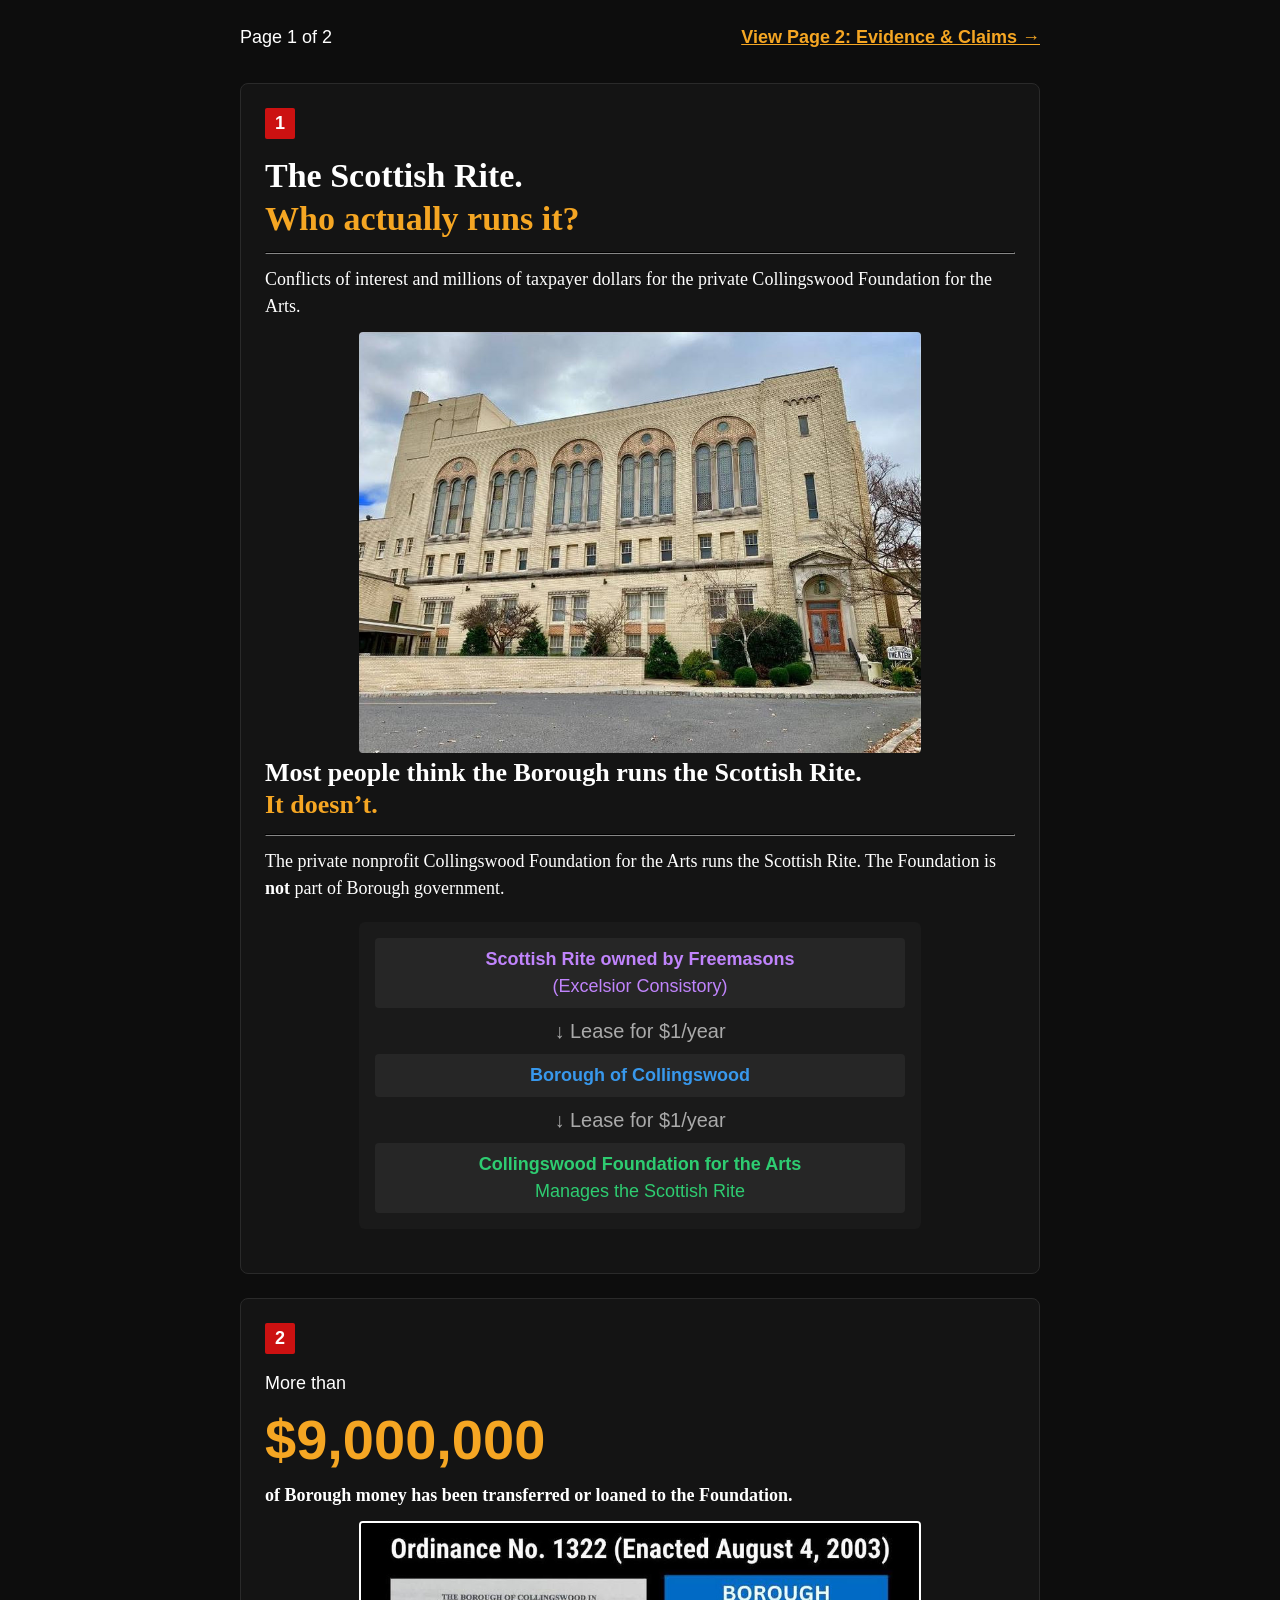
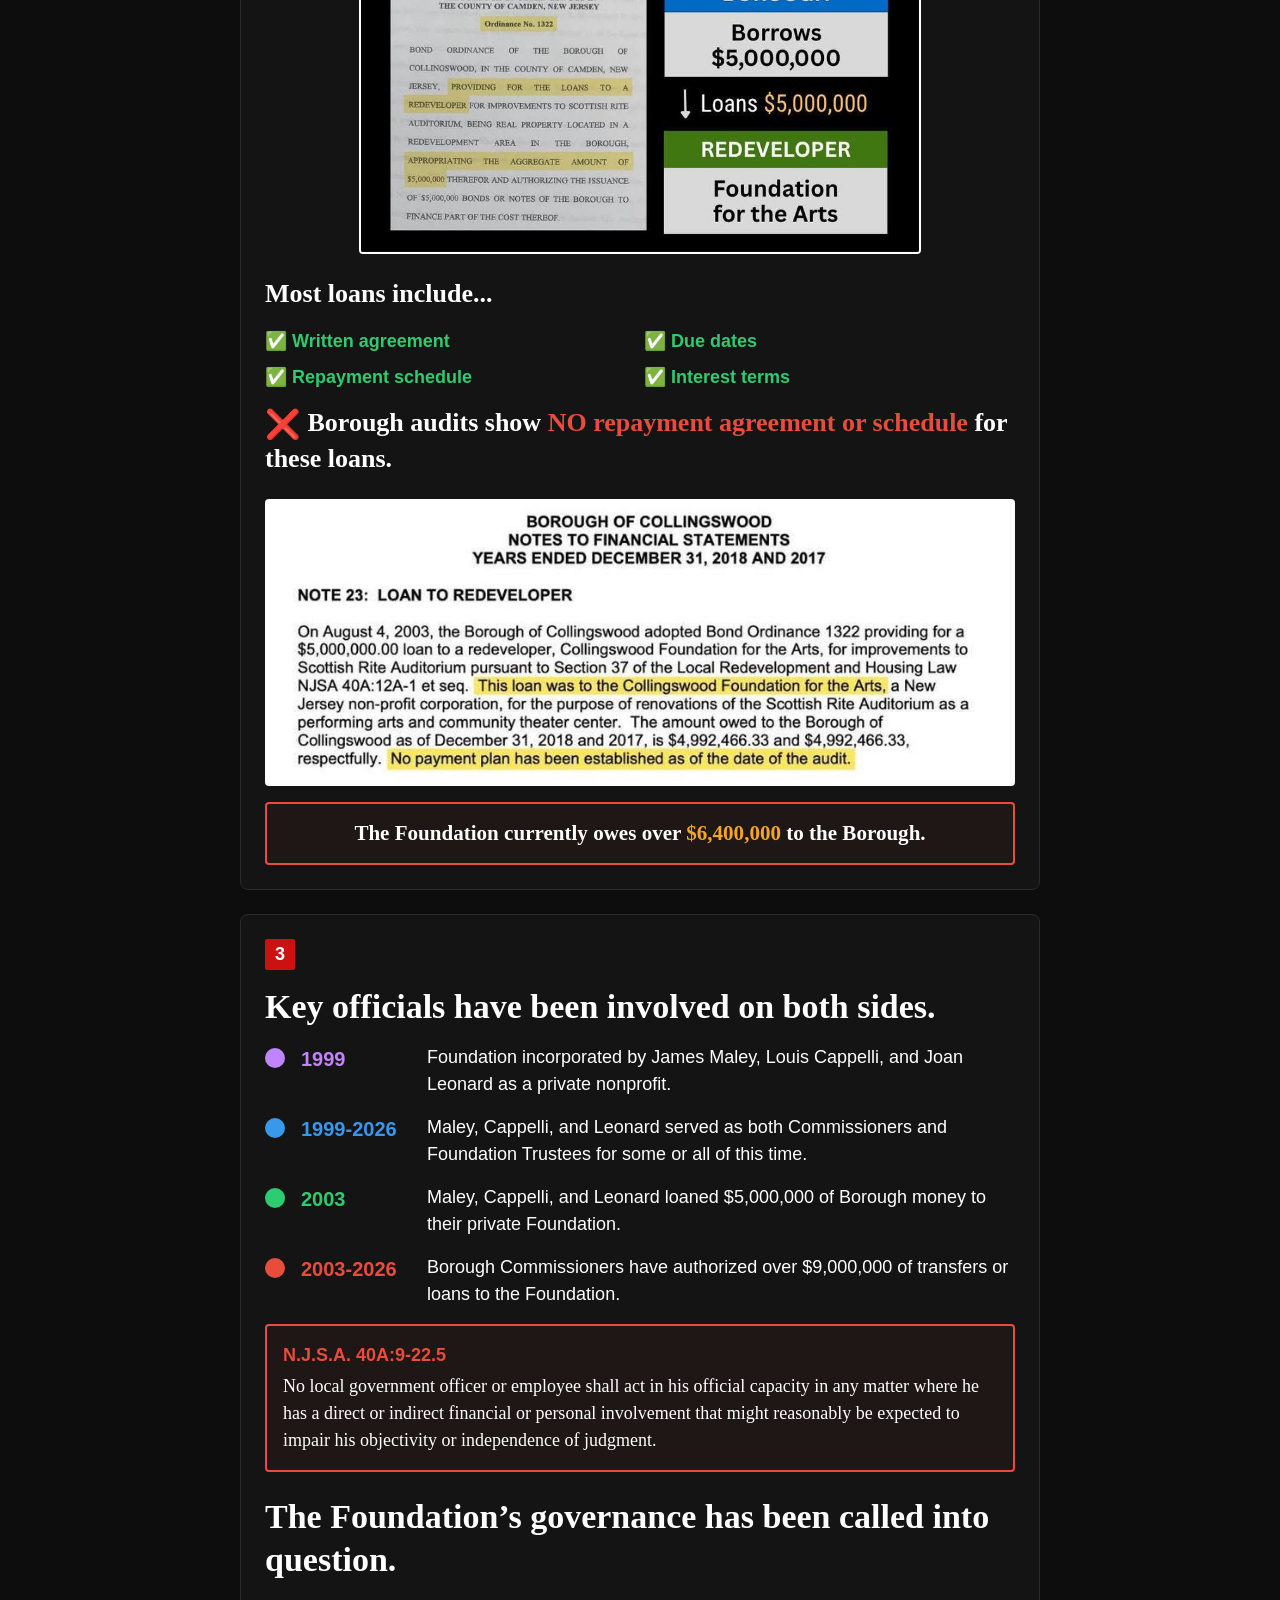
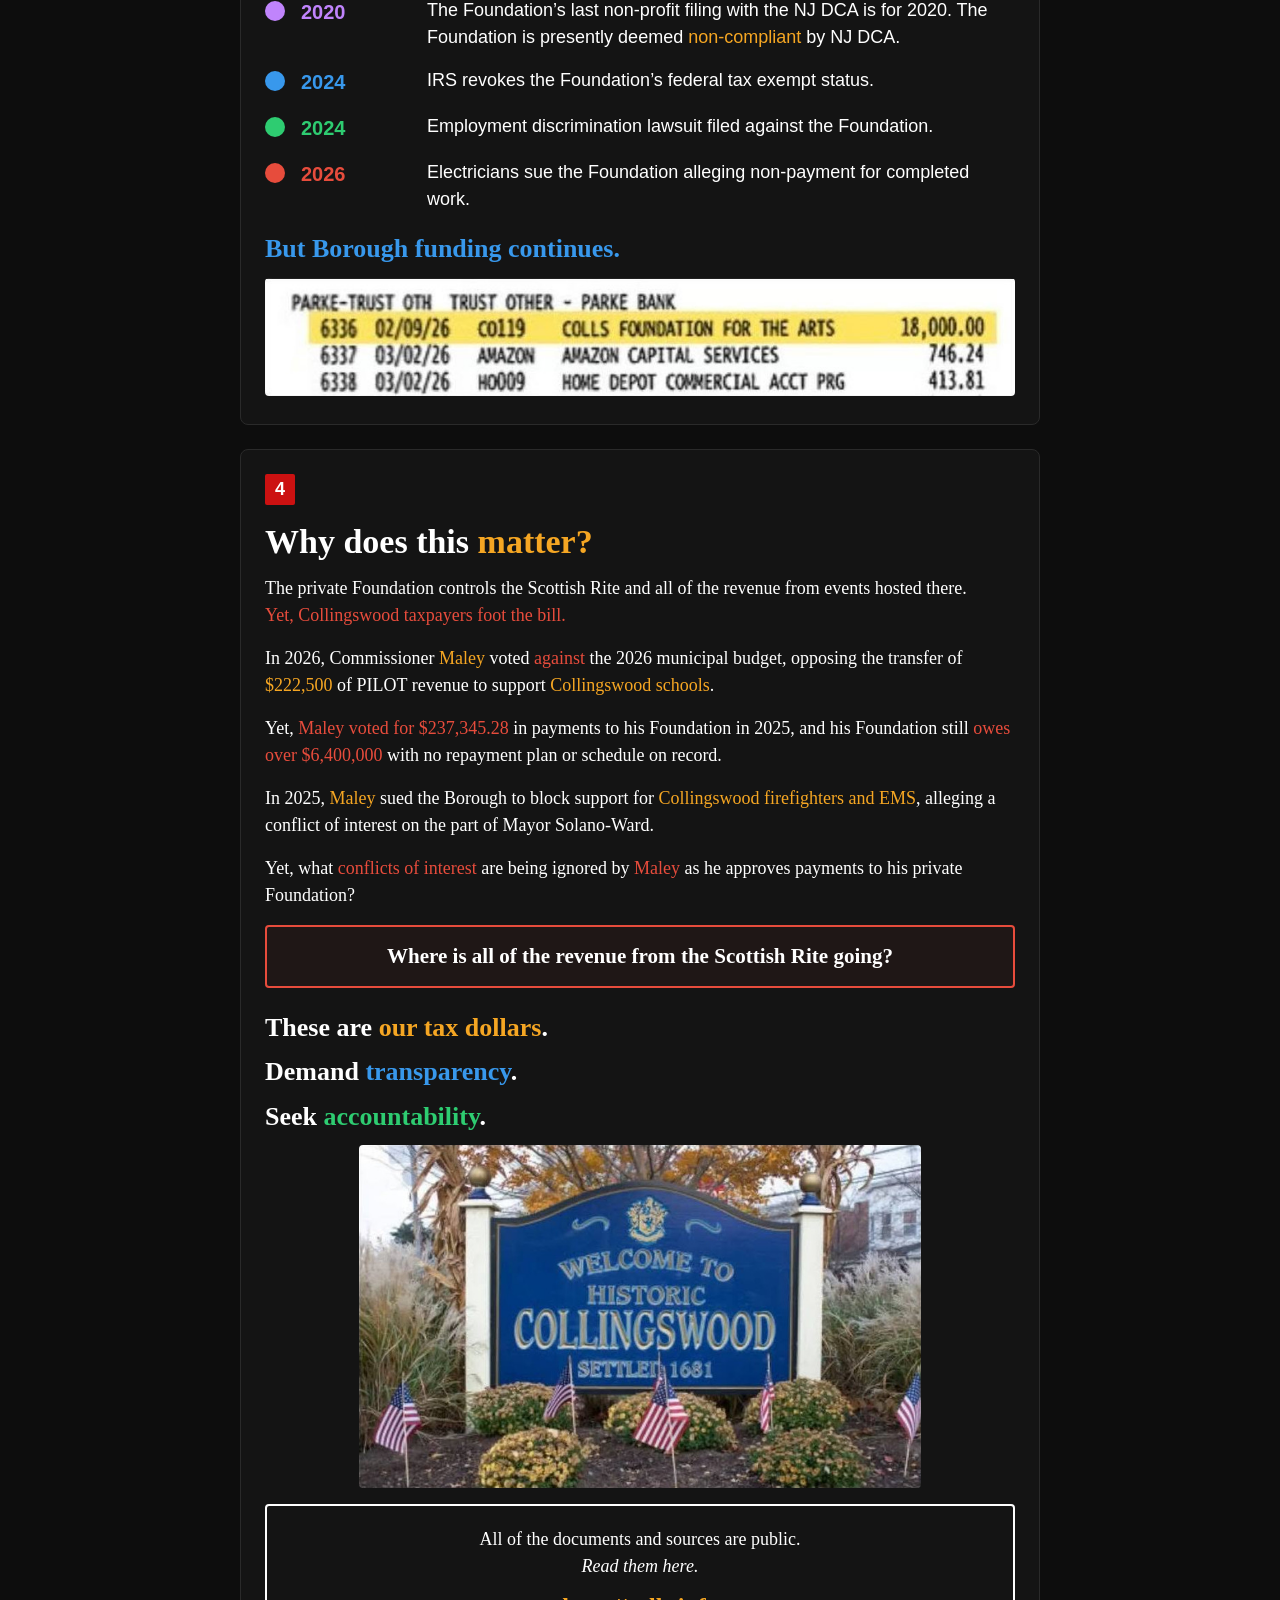
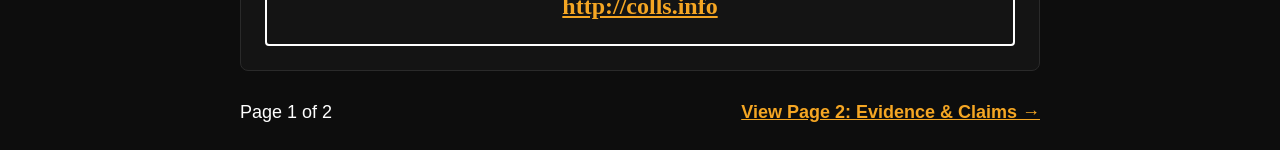
==== commit e43f3f01: "Performance and SEO" ====
--- a/index.html
+++ b/index.html
@@ -1,185 +1 @@
-<!DOCTYPE html>
-<html lang="en">
-<head>
-    <meta charset="UTF-8">
-    <meta name="viewport" content="width=device-width, initial-scale=1.0">
-    <title>The Scottish Rite: Who Actually Runs It?</title>
-    <!-- Umami Analytics -->
-    <script defer src="https://cloud.umami.is/script.js" data-website-id="50db972f-7d30-4193-a4b9-c1b0707da14d"></script>
-    <link rel="stylesheet" href="style.css">
-</head>
-<body class="theme-dark">
-
-<div class="container">
-
-    <!-- Top Navigation -->
-    <div class="page-nav nav-top">
-        <span>Page 1 of 2</span>
-        <a href="claims.html"><strong>View Page 2: Evidence &amp; Claims &rarr;</strong></a>
-    </div>
-
-    <!-- CARD 1 -->
-    <div class="card">
-        <span class="slide-tag">1</span>
-        <h1 class="serif-heading">The Scottish Rite.<br><span class="text-gold">Who actually runs it?</span></h1>
-        <hr style="border-color: #333333; margin: 12px 0;">
-        <p>Conflicts of interest and millions of taxpayer dollars for the private Collingswood Foundation for the Arts.</p>
-        
-        <!-- Scottish Rite photo intentionally unlinked -->
-        <img src="sr.jpg" alt="Exterior view of the historic Scottish Rite Auditorium building in Collingswood" class="img-block img-constrained">
-
-        <h2 class="serif-heading">Most people think the Borough runs the Scottish Rite.<br><span class="text-gold">It doesn’t.</span></h2>
-        <hr style="border-color: #333333; margin: 12px 0;">
-        <p>The private nonprofit Collingswood Foundation for the Arts runs the Scottish Rite. The Foundation is <strong>not</strong> part of Borough government.</p>
-
-        <div class="flow-diagram">
-            <div class="flow-step text-purple"><strong>Scottish Rite owned by Freemasons</strong><br>(Excelsior Consistory)</div>
-            <div class="flow-arrow">↓ Lease for $1/year</div>
-            <div class="flow-step text-blue"><strong>Borough of Collingswood</strong></div>
-            <div class="flow-arrow">↓ Lease for $1/year</div>
-            <div class="flow-step text-green"><strong>Collingswood Foundation for the Arts</strong><br>Manages the Scottish Rite</div>
-        </div>
-    </div>
-
-    <!-- CARD 2 -->
-    <div class="card">
-        <span class="slide-tag">2</span>
-        <p style="font-family: -apple-system, BlinkMacSystemFont, 'Segoe UI', Roboto, sans-serif;">More than</p>
-        <div class="stat-large">$9,000,000</div>
-        <p><strong>of Borough money has been transferred or loaned to the Foundation.</strong></p>
-
-        <a href="ordinance.jpg" target="_blank" rel="noopener">
-            <img src="ordinance.jpg" alt="Ordinance No. 1322 (Enacted August 4, 2003) BOND ORDINANCE OF THE BOROUGH OF COLLINGSWOOD PROVIDING FOR LOANS TO A REDEVELOPER FOR IMPROVEMENTS TO SCOTTISH RITE AUDITORIUM" class="img-block img-constrained img-bordered">
-        </a>
-
-        <h2 class="serif-heading" style="margin-top: 24px;">Most loans include...</h2>
-        <div class="checklist-grid">
-            <div class="check-item"><span class="emoji-icon">✅</span> Written agreement</div>
-            <div class="check-item"><span class="emoji-icon">✅</span> Due dates</div>
-            <div class="check-item"><span class="emoji-icon">✅</span> Repayment schedule</div>
-            <div class="check-item"><span class="emoji-icon">✅</span> Interest terms</div>
-        </div>
-
-        <div style="display: flex; gap: 12px; align-items: baseline; margin-top: 16px;">
-            <h2 class="serif-heading"><span class="emoji-icon" style="font-size: 1.1em; vertical-align: middle;">❌</span> <strong>Borough</strong> audits show <span class="text-red">NO repayment agreement or schedule</span> for these loans.</h2>
-        </div>
-
-        <a href="loan.jpg" target="_blank" rel="noopener">
-            <img src="loan.jpg" alt="BOROUGH OF COLLINGSWOOD NOTES TO FINANCIAL STATEMENTS YEARS ENDED DECEMBER 31, 2018 AND 2017 NOTE 23: LOAN TO REDEVELOPER" class="img-block">
-        </a>
-
-        <div class="bordered-box">
-            <h3 style="text-align: center; margin: 0;">The Foundation currently owes over <span class="text-gold">$6,400,000</span> to the Borough.</h3>
-        </div>
-    </div>
-
-    <!-- CARD 3 -->
-    <div class="card">
-        <span class="slide-tag">3</span>
-        <h1 class="serif-heading">Key officials have been involved on both sides.</h1>
-
-        <div class="timeline">
-            <div class="timeline-item">
-                <span class="dot dot-purple"></span>
-                <span class="timeline-date text-purple">1999</span>
-                <div>Foundation incorporated by James Maley, Louis Cappelli, and Joan Leonard as a private nonprofit.</div>
-            </div>
-            <div class="timeline-item">
-                <span class="dot dot-blue"></span>
-                <span class="timeline-date text-blue">1999-2026</span>
-                <div>Maley, Cappelli, and Leonard served as both Commissioners and Foundation Trustees for some or all of this time.</div>
-            </div>
-            <div class="timeline-item">
-                <span class="dot dot-green"></span>
-                <span class="timeline-date text-green">2003</span>
-                <div>Maley, Cappelli, and Leonard loaned $5,000,000 of Borough money to their private Foundation.</div>
-            </div>
-            <div class="timeline-item">
-                <span class="dot dot-red"></span>
-                <span class="timeline-date text-red">2003-2026</span>
-                <div>Borough Commissioners have authorized over $9,000,000 of transfers or loans to the Foundation.</div>
-            </div>
-        </div>
-
-        <div class="bordered-box">
-            <p class="text-red" style="font-weight: bold; font-family: -apple-system, BlinkMacSystemFont, 'Segoe UI', Roboto, sans-serif;">N.J.S.A. 40A:9-22.5</p>
-            <p style="margin-top: 4px;">No local government officer or employee shall act in his official capacity in any matter where he has a direct or indirect financial or personal involvement that might reasonably be expected to impair his objectivity or independence of judgment.</p>
-        </div>
-
-        <h1 class="serif-heading" style="margin-top: 24px;">The Foundation’s governance has been called into question.</h1>
-
-        <div class="timeline">
-            <div class="timeline-item">
-                <span class="dot dot-purple"></span>
-                <span class="timeline-date text-purple">2020</span>
-                <div>The Foundation’s last non-profit filing with the NJ DCA is for 2020. The Foundation is presently deemed <span class="text-gold">non-compliant</span> by NJ DCA.</div>
-            </div>
-            <div class="timeline-item">
-                <span class="dot dot-blue"></span>
-                <span class="timeline-date text-blue">2024</span>
-                <div>IRS revokes the Foundation’s federal tax exempt status.</div>
-            </div>
-            <div class="timeline-item">
-                <span class="dot dot-green"></span>
-                <span class="timeline-date text-green">2024</span>
-                <div>Employment discrimination lawsuit filed against the Foundation.</div>
-            </div>
-            <div class="timeline-item">
-                <span class="dot dot-red"></span>
-                <span class="timeline-date text-red">2026</span>
-                <div>Electricians sue the Foundation alleging non-payment for completed work.</div>
-            </div>
-        </div>
-
-        <h2 class="text-blue serif-heading" style="margin-top: 20px;">But Borough funding continues.</h2>
-
-        <a href="funding.jpg" target="_blank" rel="noopener">
-            <img src="funding.jpg" alt="PARKE-TRUST OTH TRUST OTHER - PARKE BANK Resolution 2026-85, Adopted March 2, 2026" class="img-block">
-        </a>
-    </div>
-
-    <!-- CARD 4 -->
-    <div class="card">
-        <span class="slide-tag">4</span>
-        <h1 class="serif-heading">Why does this <span class="text-gold">matter?</span></h1>
-        
-        <p>The private Foundation controls the Scottish Rite and all of the revenue from events hosted there.<br><span class="text-red">Yet, Collingswood taxpayers foot the bill.</span></p>
-
-        <p style="margin-top: 16px;">In 2026, Commissioner <span class="text-gold">Maley</span> voted <span class="text-red">against</span> the 2026 municipal budget, opposing the transfer of <span class="text-gold">$222,500</span> of PILOT revenue to support <span class="text-gold">Collingswood schools</span>.</p>
-
-        <p style="margin-top: 16px;">Yet, <span class="text-red">Maley voted for $237,345.28</span> in payments to his Foundation in 2025, and his Foundation still <span class="text-red">owes over $6,400,000</span> with no repayment plan or schedule on record.</p>
-
-        <p style="margin-top: 16px;">In 2025, <span class="text-gold">Maley</span> sued the Borough to block support for <span class="text-gold">Collingswood firefighters and EMS</span>, alleging a conflict of interest on the part of Mayor Solano-Ward.</p>
-
-        <p style="margin-top: 16px;">Yet, what <span class="text-red">conflicts of interest</span> are being ignored by <span class="text-red">Maley</span> as he approves payments to his private Foundation?</p>
-
-        <div class="bordered-box">
-            <h3 class="serif-heading" style="text-align: center; margin: 0;">Where is all of the revenue from the Scottish Rite going?</h3>
-        </div>
-
-        <h2 class="serif-heading" style="margin-top: 24px;">These are <span class="text-gold">our tax dollars</span>.</h2>
-        <h2 class="serif-heading">Demand <span class="text-blue">transparency</span>.</h2>
-        <h2 class="serif-heading">Seek <span class="text-green">accountability</span>.</h2>
-
-        <a href="welcome.jpg" target="_blank" rel="noopener">
-            <img src="welcome.jpg" alt="Welcome to Historic Collingswood sign with American flags" class="img-block img-constrained">
-        </a>
-
-        <div class="bordered-box-white">
-            <p>All of the documents and sources are public.<br><em>Read them here.</em></p>
-            <p style="margin-top: 8px; font-size: 24px; font-weight: bold;">
-                <a href="http://colls.info" target="_blank" rel="noopener">http://colls.info</a>
-            </p>
-        </div>
-    </div>
-
-    <!-- Bottom Navigation -->
-    <div class="page-nav">
-        <span>Page 1 of 2</span>
-        <a href="claims.html"><strong>View Page 2: Evidence &amp; Claims &rarr;</strong></a>
-    </div>
-
-</div>
-
-</body>
-</html>+<!DOCTYPE html><html lang="en"><head><meta charset="UTF-8"><meta name="viewport" content="width=device-width, initial-scale=1.0"><title>The Scottish Rite: Who Actually Runs It? | Collingswood Foundation for the Arts</title><meta name="description" content="Discover public records, taxpayer funding details, and conflict-of-interest evidence concerning the Borough of Collingswood and the Collingswood Foundation for the Arts."><meta name="keywords" content="Collingswood NJ, Scottish Rite Auditorium, Collingswood Foundation for the Arts, James Maley, Borough of Collingswood tax dollars, Collingswood municipal budget"><meta name="author" content="Colls Info"><link rel="canonical" href="https://colls.info/"><meta property="og:type" content="website"><meta property="og:url" content="https://colls.info/"><meta property="og:title" content="The Scottish Rite: Who Actually Runs It?"><meta property="og:description" content="An investigation into public funds, non-profit governance, and taxpayer loans behind the Scottish Rite Auditorium in Collingswood, NJ."><meta property="og:image" content="https://colls.info/sr.jpg"><meta name="twitter:card" content="summary_large_image"><meta name="twitter:title" content="The Scottish Rite: Who Actually Runs It?"><meta name="twitter:description" content="An investigation into public funds, non-profit governance, and taxpayer loans behind the Scottish Rite Auditorium in Collingswood, NJ."><meta name="twitter:image" content="https://colls.info/sr.jpg"><script defer src="https://cloud.umami.is/script.js" data-website-id="50db972f-7d30-4193-a4b9-c1b0707da14d"></script><link rel="stylesheet" href="style.css"></head><body class="theme-dark"><div class="container"><div class="page-nav nav-top" style="font-family:-apple-system,BlinkMacSystemFont,'Segoe UI',Roboto,sans-serif"><span>Page 1 of 2</span><a href="claims/"><strong>View Page 2: Evidence &amp; Claims &rarr;</strong></a></div><div class="card"><span class="slide-tag">1</span><h1 class="serif-heading">The Scottish Rite.<br><span class="text-gold">Who actually runs it?</span></h1><hr style="border-color:#333;margin:12px 0"><p>Conflicts of interest and millions of taxpayer dollars for the private Collingswood Foundation for the Arts.</p><img src="sr.jpg" alt="Exterior view of the historic Scottish Rite Auditorium building in Collingswood" class="img-block img-constrained"><h2 class="serif-heading">Most people think the Borough runs the Scottish Rite.<br><span class="text-gold">It doesn’t.</span></h2><hr style="border-color:#333;margin:12px 0"><p>The private nonprofit Collingswood Foundation for the Arts runs the Scottish Rite. The Foundation is <strong>not</strong> part of Borough government.</p><div class="flow-diagram"><div class="flow-step text-purple"><strong>Scottish Rite owned by Freemasons</strong><br>(Excelsior Consistory)</div><div class="flow-arrow">↓ Lease for $1/year</div><div class="flow-step text-blue"><strong>Borough of Collingswood</strong></div><div class="flow-arrow">↓ Lease for $1/year</div><div class="flow-step text-green"><strong>Collingswood Foundation for the Arts</strong><br>Manages the Scottish Rite</div></div></div><div class="card"><span class="slide-tag">2</span><p style="font-family:-apple-system,BlinkMacSystemFont,'Segoe UI',Roboto,sans-serif">More than</p><div class="stat-large">$9,000,000</div><p><strong>of Borough money has been transferred or loaned to the Foundation.</strong></p><a href="ordinance.jpg" target="_blank" rel="noopener" class="img-link"><img src="ordinance.jpg" alt="Ordinance No. 1322 (Enacted August 4, 2003) BOND ORDINANCE OF THE BOROUGH OF COLLINGSWOOD PROVIDING FOR LOANS TO A REDEVELOPER FOR IMPROVEMENTS TO SCOTTISH RITE AUDITORIUM" class="img-block img-constrained img-bordered"></a><h2 class="serif-heading" style="margin-top:24px">Most loans include...</h2><div class="checklist-grid"><div class="check-item"><span class="emoji-icon">✅</span> Written agreement</div><div class="check-item"><span class="emoji-icon">✅</span> Due dates</div><div class="check-item"><span class="emoji-icon">✅</span> Repayment schedule</div><div class="check-item"><span class="emoji-icon">✅</span> Interest terms</div></div><div style="display:flex;gap:12px;align-items:baseline;margin-top:16px"><h2 class="serif-heading"><span class="emoji-icon" style="font-size:1.1em;vertical-align:middle">❌</span> <strong>Borough</strong> audits show <span class="text-red">NO repayment agreement or schedule</span> for these loans.</h2></div><a href="loan.jpg" target="_blank" rel="noopener" class="img-link"><img src="loan.jpg" alt="BOROUGH OF COLLINGSWOOD NOTES TO FINANCIAL STATEMENTS YEARS ENDED DECEMBER 31, 2018 AND 2017 NOTE 23: LOAN TO REDEVELOPER" class="img-block"></a><div class="bordered-box"><h3 style="text-align:center;margin:0">The Foundation currently owes over <span class="text-gold">$6,400,000</span> to the Borough.</h3></div></div><div class="card"><span class="slide-tag">3</span><h1 class="serif-heading">Key officials have been involved on both sides.</h1><div class="timeline"><div class="timeline-item"><span class="dot dot-purple"></span><span class="timeline-date text-purple">1999</span><div>Foundation incorporated by James Maley, Louis Cappelli, and Joan Leonard as a private nonprofit.</div></div><div class="timeline-item"><span class="dot dot-blue"></span><span class="timeline-date text-blue">1999-2026</span><div>Maley, Cappelli, and Leonard served as both Commissioners and Foundation Trustees for some or all of this time.</div></div><div class="timeline-item"><span class="dot dot-green"></span><span class="timeline-date text-green">2003</span><div>Maley, Cappelli, and Leonard loaned $5,000,000 of Borough money to their private Foundation.</div></div><div class="timeline-item"><span class="dot dot-red"></span><span class="timeline-date text-red">2003-2026</span><div>Borough Commissioners have authorized over $9,000,000 of transfers or loans to the Foundation.</div></div></div><div class="bordered-box"><p class="text-red" style="font-weight:700;font-family:-apple-system,BlinkMacSystemFont,'Segoe UI',Roboto,sans-serif">N.J.S.A. 40A:9-22.5</p><p style="margin-top:4px">No local government officer or employee shall act in his official capacity in any matter where he has a direct or indirect financial or personal involvement that might reasonably be expected to impair his objectivity or independence of judgment.</p></div><h1 class="serif-heading" style="margin-top:24px">The Foundation’s governance has been called into question.</h1><div class="timeline"><div class="timeline-item"><span class="dot dot-purple"></span><span class="timeline-date text-purple">2020</span><div>The Foundation’s last non-profit filing with the NJ DCA is for 2020. The Foundation is presently deemed <span class="text-gold">non-compliant</span> by NJ DCA.</div></div><div class="timeline-item"><span class="dot dot-blue"></span><span class="timeline-date text-blue">2024</span><div>IRS revokes the Foundation’s federal tax exempt status.</div></div><div class="timeline-item"><span class="dot dot-green"></span><span class="timeline-date text-green">2024</span><div>Employment discrimination lawsuit filed against the Foundation.</div></div><div class="timeline-item"><span class="dot dot-red"></span><span class="timeline-date text-red">2026</span><div>Electricians sue the Foundation alleging non-payment for completed work.</div></div></div><h2 class="text-blue serif-heading" style="margin-top:20px">But Borough funding continues.</h2><a href="funding.jpg" target="_blank" rel="noopener" class="img-link"><img src="funding.jpg" alt="PARKE-TRUST OTH TRUST OTHER - PARKE BANK Resolution 2026-85, Adopted March 2, 2026" class="img-block"></a></div><div class="card"><span class="slide-tag">4</span><h1 class="serif-heading">Why does this <span class="text-gold">matter?</span></h1><p>The private Foundation controls the Scottish Rite and all of the revenue from events hosted there.<br><span class="text-red">Yet, Collingswood taxpayers foot the bill.</span></p><p style="margin-top:16px">In 2026, Commissioner <span class="text-gold">Maley</span> voted <span class="text-red">against</span> the 2026 municipal budget, opposing the transfer of <span class="text-gold">$222,500</span> of PILOT revenue to support <span class="text-gold">Collingswood schools</span>.</p><p style="margin-top:16px">Yet, <span class="text-red">Maley voted for $237,345.28</span> in payments to his Foundation in 2025, and his Foundation still <span class="text-red">owes over $6,400,000</span> with no repayment plan or schedule on record.</p><p style="margin-top:16px">In 2025, <span class="text-gold">Maley</span> sued the Borough to block support for <span class="text-gold">Collingswood firefighters and EMS</span>, alleging a conflict of interest on the part of Mayor Solano-Ward.</p><p style="margin-top:16px">Yet, what <span class="text-red">conflicts of interest</span> are being ignored by <span class="text-red">Maley</span> as he approves payments to his private Foundation?</p><div class="bordered-box"><h3 class="serif-heading" style="text-align:center;margin:0">Where is all of the revenue from the Scottish Rite going?</h3></div><h2 class="serif-heading" style="margin-top:24px">These are <span class="text-gold">our tax dollars</span>.</h2><h2 class="serif-heading">Demand <span class="text-blue">transparency</span>.</h2><h2 class="serif-heading">Seek <span class="text-green">accountability</span>.</h2><a href="welcome.jpg" target="_blank" rel="noopener" class="img-link"><img src="welcome.jpg" alt="Welcome to Historic Collingswood sign with American flags" class="img-block img-constrained"></a><div class="bordered-box-white"><p>All of the documents and sources are public.<br><em>Read them here.</em></p><p style="margin-top:8px;font-size:24px;font-weight:700"><a href="http://colls.info" target="_blank" rel="noopener">http://colls.info</a></p></div></div><div class="page-nav" style="font-family:-apple-system,BlinkMacSystemFont,'Segoe UI',Roboto,sans-serif"><span>Page 1 of 2</span><a href="claims/"><strong>View Page 2: Evidence &amp; Claims &rarr;</strong></a></div></div></body></html>
--- a/style.css
+++ b/style.css
@@ -1,329 +1 @@
-/* Base Reset & Layout Constraints */
-* {
-    box-sizing: border-box;
-    margin: 0;
-    padding: 0;
-}
-
-body {
-    font-size: 18px;
-    line-height: 1.5;
-    padding: 20px;
-}
-
-/* Page Themes */
-body.theme-dark {
-    background-color: #0d0d0d;
-    color: #ffffff;
-    font-family: Georgia, Cambria, "Times New Roman", serif;
-}
-
-body.theme-blue {
-    background-color: #004b93;
-    color: #ffffff;
-    font-family: -apple-system, BlinkMacSystemFont, "Segoe UI", Roboto, Arial, sans-serif;
-}
-
-.container {
-    max-width: 800px;
-    width: 100%;
-    margin: 0 auto;
-    display: flex;
-    flex-direction: column;
-    gap: 24px;
-}
-
-/* Card Modules */
-.card {
-    border-radius: 8px;
-    padding: 24px;
-    position: relative;
-}
-
-body.theme-dark .card {
-    background-color: #141414;
-    border: 1px solid #2a2a2a;
-}
-
-body.theme-blue .card {
-    background-color: #0056aa;
-    border: 1px solid #003e7a;
-}
-
-.slide-tag {
-    display: inline-block;
-    background-color: #cc1111;
-    color: #ffffff;
-    font-family: -apple-system, BlinkMacSystemFont, "Segoe UI", Roboto, sans-serif;
-    font-weight: bold;
-    font-size: 18px;
-    padding: 2px 10px;
-    border-radius: 2px;
-    margin-bottom: 16px;
-}
-
-/* Typography Rules */
-.serif-heading,
-.serif-text {
-    font-family: Georgia, Cambria, "Times New Roman", serif !important;
-}
-
-h1, h2, h3 {
-    line-height: 1.25;
-    margin-bottom: 12px;
-}
-
-h1 { font-size: 34px; }
-h2 { font-size: 26px; }
-
-/* Calibrated Colors from Reference Slides */
-.text-white { color: #ffffff !important; }
-.text-gold { color: #f5a623 !important; }
-.text-red { color: #e74c3c; }
-.text-blue { color: #3898ec; }
-.text-green { color: #2ecc71; }
-.text-purple { color: #c084fc; }
-
-.stat-large {
-    font-size: 56px;
-    font-weight: 800;
-    color: #f5a623;
-    line-height: 1.1;
-    margin: 12px 0;
-    font-family: -apple-system, BlinkMacSystemFont, "Segoe UI", Roboto, sans-serif;
-}
-
-.stat-medium {
-    font-size: 32px;
-    font-weight: 800;
-    color: #f5a623;
-    font-family: -apple-system, BlinkMacSystemFont, "Segoe UI", Roboto, sans-serif;
-}
-
-/* Images & Outlines */
-.img-block {
-    width: 100%;
-    height: auto;
-    display: block;
-    border-radius: 4px;
-    margin: 12px 0 4px 0;
-}
-
-.img-constrained {
-    width: 75%;
-    margin-left: auto;
-    margin-right: auto;
-}
-
-.img-bordered {
-    border: 2px solid #ffffff;
-}
-
-.img-caption {
-    font-size: 14px;
-    text-align: center;
-    font-style: italic;
-    color: #ffffff;
-    margin-bottom: 12px;
-}
-
-/* Bordered Box Styles */
-.bordered-box {
-    border: 2px solid #e74c3c;
-    padding: 16px;
-    border-radius: 4px;
-    margin-top: 16px;
-    background-color: rgba(231, 76, 60, 0.05);
-}
-
-.bordered-box-blue {
-    border: 2px solid #3898ec;
-    padding: 16px;
-    border-radius: 4px;
-    margin-top: 16px;
-    background-color: rgba(56, 152, 236, 0.1);
-}
-
-/* Footer Box Matching Page 1 */
-.bordered-box-white {
-    border: 2px solid #ffffff;
-    padding: 20px;
-    border-radius: 4px;
-    margin-top: 16px;
-    text-align: center;
-    font-family: Georgia, Cambria, "Times New Roman", serif;
-}
-
-/* Standardized 100x100 QR Container in Row */
-.qr-container-row {
-    display: flex;
-    justify-content: space-between;
-    align-items: flex-start;
-    gap: 16px;
-    font-family: Georgia, Cambria, "Times New Roman", serif;
-}
-
-.qr-box {
-    width: 100px !important;
-    height: 100px !important;
-    min-width: 100px !important;
-    min-height: 100px !important;
-    max-width: 100px !important;
-    max-height: 100px !important;
-    background-color: #ffffff;
-    border: 3px solid #003366;
-    padding: 3px;
-    box-sizing: border-box;
-    flex-shrink: 0;
-    display: flex;
-    align-items: center;
-    justify-content: center;
-}
-
-.qr-box img {
-    width: 100% !important;
-    height: 100% !important;
-    display: block;
-    object-fit: contain;
-}
-
-/* Flow Diagrams & Timelines */
-.flow-diagram {
-    width: 75%;
-    margin: 20px auto;
-    display: flex;
-    flex-direction: column;
-    align-items: center;
-    gap: 8px;
-    background-color: #1a1a1a;
-    padding: 16px;
-    border-radius: 6px;
-    font-family: -apple-system, BlinkMacSystemFont, "Segoe UI", Roboto, sans-serif;
-}
-
-.flow-step {
-    width: 100%;
-    text-align: center;
-    padding: 8px;
-    background-color: #262626;
-    border-radius: 4px;
-    font-size: 18px;
-}
-
-.flow-arrow {
-    color: #aaaaaa;
-    font-size: 20px;
-}
-
-.timeline {
-    display: flex;
-    flex-direction: column;
-    gap: 16px;
-    margin-top: 16px;
-    font-family: -apple-system, BlinkMacSystemFont, "Segoe UI", Roboto, sans-serif;
-}
-
-.timeline-item {
-    display: flex;
-    gap: 16px;
-    align-items: flex-start;
-}
-
-.dot {
-    height: 20px;
-    width: 20px;
-    border-radius: 50%;
-    display: inline-block;
-    flex-shrink: 0;
-    margin-top: 4px;
-}
-
-.dot-purple { background-color: #c084fc; }
-.dot-blue { background-color: #3898ec; }
-.dot-green { background-color: #2ecc71; }
-.dot-red { background-color: #e74c3c; }
-
-.timeline-date {
-    font-weight: bold;
-    font-size: 20px;
-    min-width: 110px;
-}
-
-.checklist-grid {
-    display: grid;
-    grid-template-columns: 1fr;
-    gap: 8px;
-    margin: 16px 0;
-    font-family: -apple-system, BlinkMacSystemFont, "Segoe UI", Roboto, sans-serif;
-}
-
-@media (min-width: 500px) {
-    .checklist-grid {
-        grid-template-columns: 1fr 1fr;
-    }
-}
-
-.check-item {
-    color: #2ecc71;
-    font-weight: bold;
-}
-
-.emoji-icon {
-    font-family: "Apple Color Emoji", "Segoe UI Emoji", "Segoe UI Symbol", "Noto Color Emoji", sans-serif;
-}
-
-a {
-    color: #f5a623;
-    text-decoration: underline;
-    word-break: break-all;
-}
-
-/* Clean Page Navigation */
-.page-nav {
-    display: flex;
-    justify-content: space-between;
-    align-items: center;
-    padding: 4px 0;
-    background: none;
-}
-
-.nav-top {
-    margin-bottom: 4px;
-}
-
-/* Desktop: Disable image links so they remain static images */
-@media (min-width: 769px) {
-    a.img-link {
-        pointer-events: none;
-        cursor: default;
-    }
-}
-
-/* Mobile Responsiveness & Active Image Links */
-@media (max-width: 768px) {
-    body {
-        padding: 12px;
-    }
-    .container {
-        max-width: 100%;
-    }
-    .card {
-        padding: 16px;
-    }
-    .flow-diagram,
-    .img-constrained {
-        width: 100% !important;
-    }
-    a.img-link {
-        display: block;
-        cursor: pointer;
-        pointer-events: auto;
-    }
-    .qr-container-row {
-        flex-direction: column;
-        align-items: flex-start;
-    }
-    .qr-box {
-        margin-top: 8px;
-    }
-}+*{box-sizing:border-box;margin:0;padding:0}body{font-size:18px;line-height:1.5;padding:20px}body.theme-dark{background-color:#0d0d0d;color:#fff;font-family:Georgia,Cambria,"Times New Roman",serif}body.theme-blue{background-color:#004b93;color:#fff;font-family:-apple-system,BlinkMacSystemFont,"Segoe UI",Roboto,Arial,sans-serif}.container{max-width:800px;width:100%;margin:0 auto;display:flex;flex-direction:column;gap:24px}.card{border-radius:8px;padding:24px;position:relative}body.theme-dark .card{background-color:#141414;border:1px solid #2a2a2a}body.theme-blue .card{background-color:#0056aa;border:1px solid #003e7a}.slide-tag{display:inline-block;background-color:#cc1111;color:#fff;font-family:-apple-system,BlinkMacSystemFont,"Segoe UI",Roboto,sans-serif;font-weight:700;font-size:18px;padding:2px 10px;border-radius:2px;margin-bottom:16px}.serif-heading,.serif-text{font-family:Georgia,Cambria,"Times New Roman",serif!important}h1,h2,h3{line-height:1.25;margin-bottom:12px}h1{font-size:34px}h2{font-size:26px}.text-white{color:#fff!important}.text-gold{color:#f5a623!important}.text-red{color:#e74c3c}.text-blue{color:#3898ec}.text-green{color:#2ecc71}.text-purple{color:#c084fc}.stat-large{font-size:56px;font-weight:800;color:#f5a623;line-height:1.1;margin:12px 0;font-family:-apple-system,BlinkMacSystemFont,"Segoe UI",Roboto,sans-serif}.stat-medium{font-size:32px;font-weight:800;color:#f5a623;font-family:-apple-system,BlinkMacSystemFont,"Segoe UI",Roboto,sans-serif}.img-block{width:100%;height:auto;display:block;border-radius:4px;margin:12px 0 4px 0}.img-constrained{width:75%;margin-left:auto;margin-right:auto}.img-bordered{border:2px solid #fff}.img-caption{font-size:14px;text-align:center;font-style:italic;color:#fff;margin-bottom:12px}.bordered-box{border:2px solid #e74c3c;padding:16px;border-radius:4px;margin-top:16px;background-color:rgba(231,76,60,.05)}.bordered-box-blue{border:2px solid #3898ec;padding:16px;border-radius:4px;margin-top:16px;background-color:rgba(56,152,236,.1)}.bordered-box-white{border:2px solid #fff;padding:20px;border-radius:4px;margin-top:16px;text-align:center;font-family:Georgia,Cambria,"Times New Roman",serif}.qr-container-row{display:flex;justify-content:space-between;align-items:flex-start;gap:16px;font-family:Georgia,Cambria,"Times New Roman",serif}.qr-box{width:100px!important;height:100px!important;min-width:100px!important;min-height:100px!important;max-width:100px!important;max-height:100px!important;background-color:#fff;border:3px solid #003366;padding:3px;box-sizing:border-box;flex-shrink:0;display:flex;align-items:center;justify-content:center}.qr-box img{width:100%!important;height:100%!important;display:block;object-fit:contain}.flow-diagram{width:75%;margin:20px auto;display:flex;flex-direction:column;align-items:center;gap:8px;background-color:#1a1a1a;padding:16px;border-radius:6px;font-family:-apple-system,BlinkMacSystemFont,"Segoe UI",Roboto,sans-serif}.flow-step{width:100%;text-align:center;padding:8px;background-color:#262626;border-radius:4px;font-size:18px}.flow-arrow{color:#aaa;font-size:20px}.timeline{display:flex;flex-direction:column;gap:16px;margin-top:16px;font-family:-apple-system,BlinkMacSystemFont,"Segoe UI",Roboto,sans-serif}.timeline-item{display:flex;gap:16px;align-items:flex-start}.dot{height:20px;width:20px;border-radius:50%;display:inline-block;flex-shrink:0;margin-top:4px}.dot-purple{background-color:#c084fc}.dot-blue{background-color:#3898ec}.dot-green{background-color:#2ecc71}.dot-red{background-color:#e74c3c}.timeline-date{font-weight:700;font-size:20px;min-width:110px}.checklist-grid{display:grid;grid-template-columns:1fr;gap:8px;margin:16px 0;font-family:-apple-system,BlinkMacSystemFont,"Segoe UI",Roboto,sans-serif}@media (min-width:500px){.checklist-grid{grid-template-columns:1fr 1fr}}.check-item{color:#2ecc71;font-weight:700}.emoji-icon{font-family:"Apple Color Emoji","Segoe UI Emoji","Segoe UI Symbol","Noto Color Emoji",sans-serif}a{color:#f5a623;text-decoration:underline;word-break:break-all}.page-nav{display:flex;justify-content:space-between;align-items:center;padding:4px 0;background:none}.nav-top{margin-bottom:4px}@media (min-width:769px){a.img-link{pointer-events:none;cursor:default}}@media (max-width:768px){body{padding:12px}.container{max-width:100%}.card{padding:16px}.flow-diagram,.img-constrained{width:100%!important}a.img-link{display:block;cursor:pointer;pointer-events:auto}.qr-container-row{flex-direction:column;align-items:flex-start}.qr-box{margin-top:8px}}
